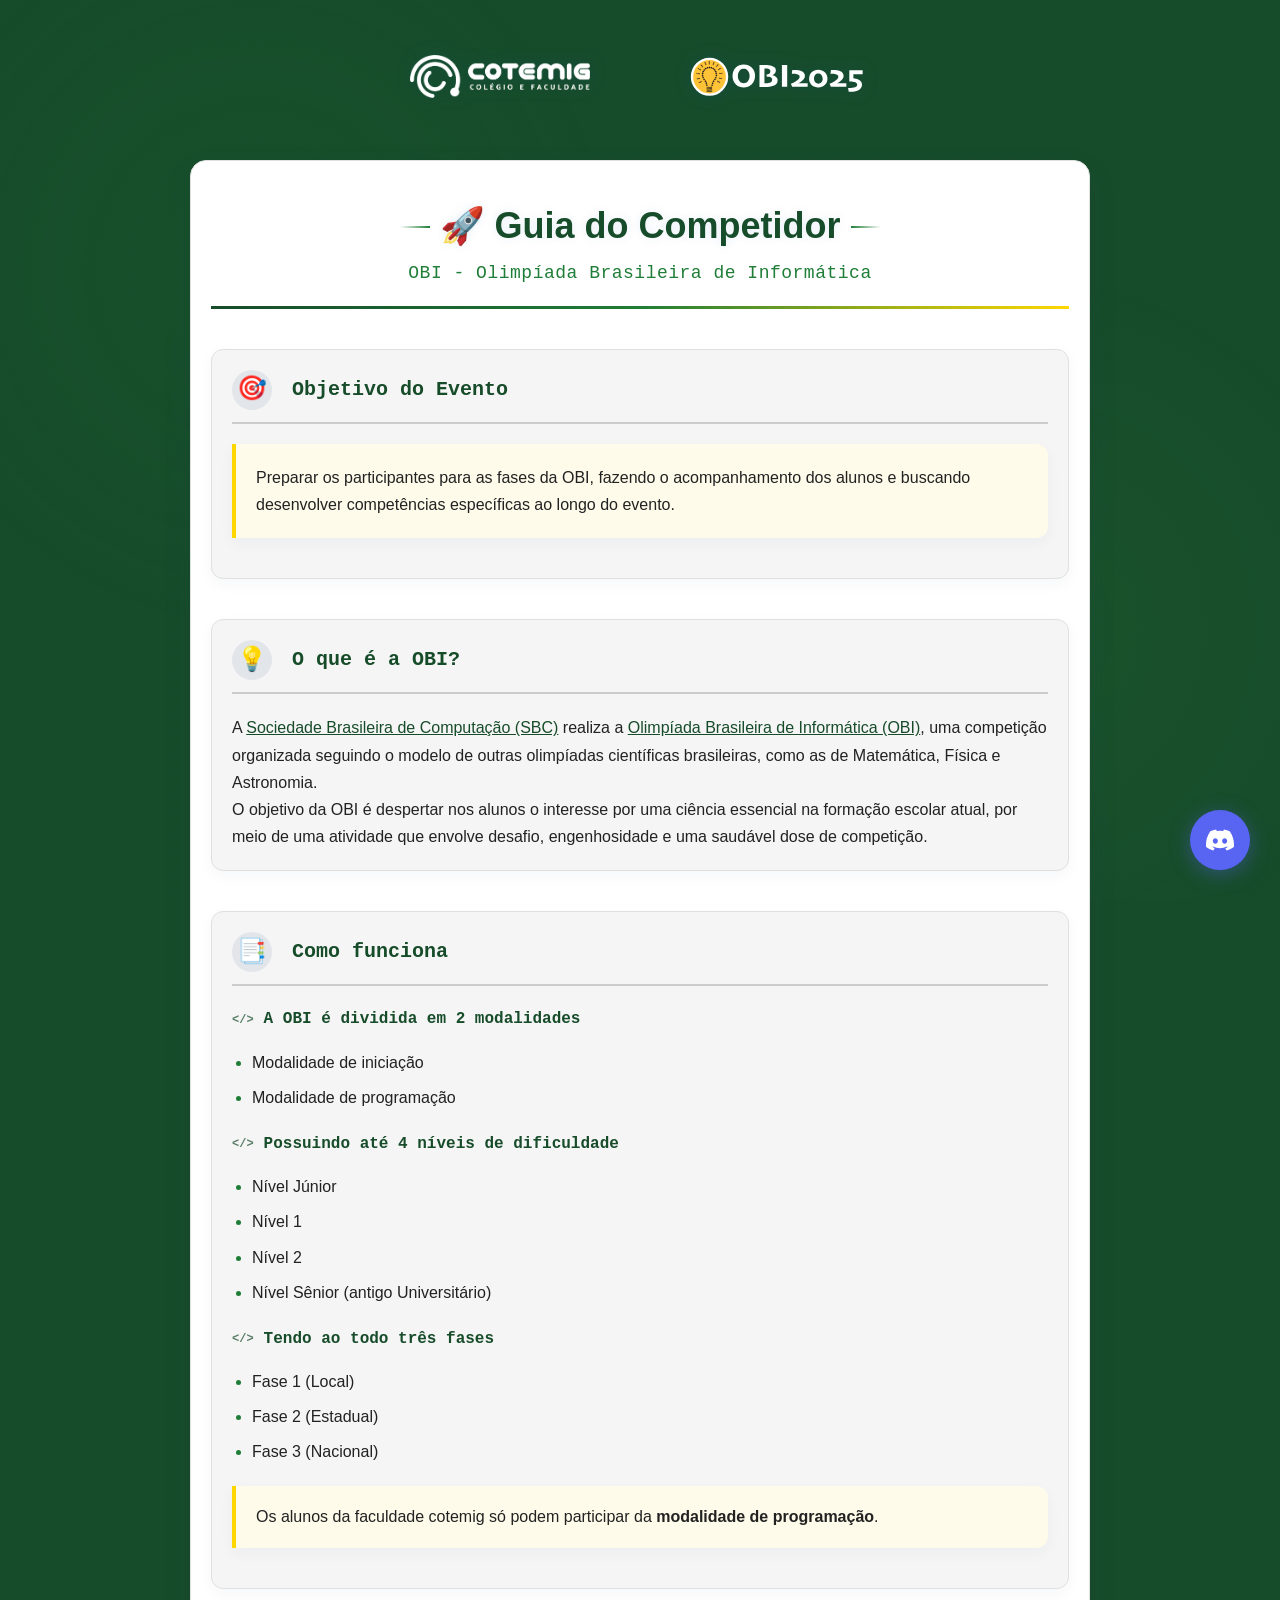
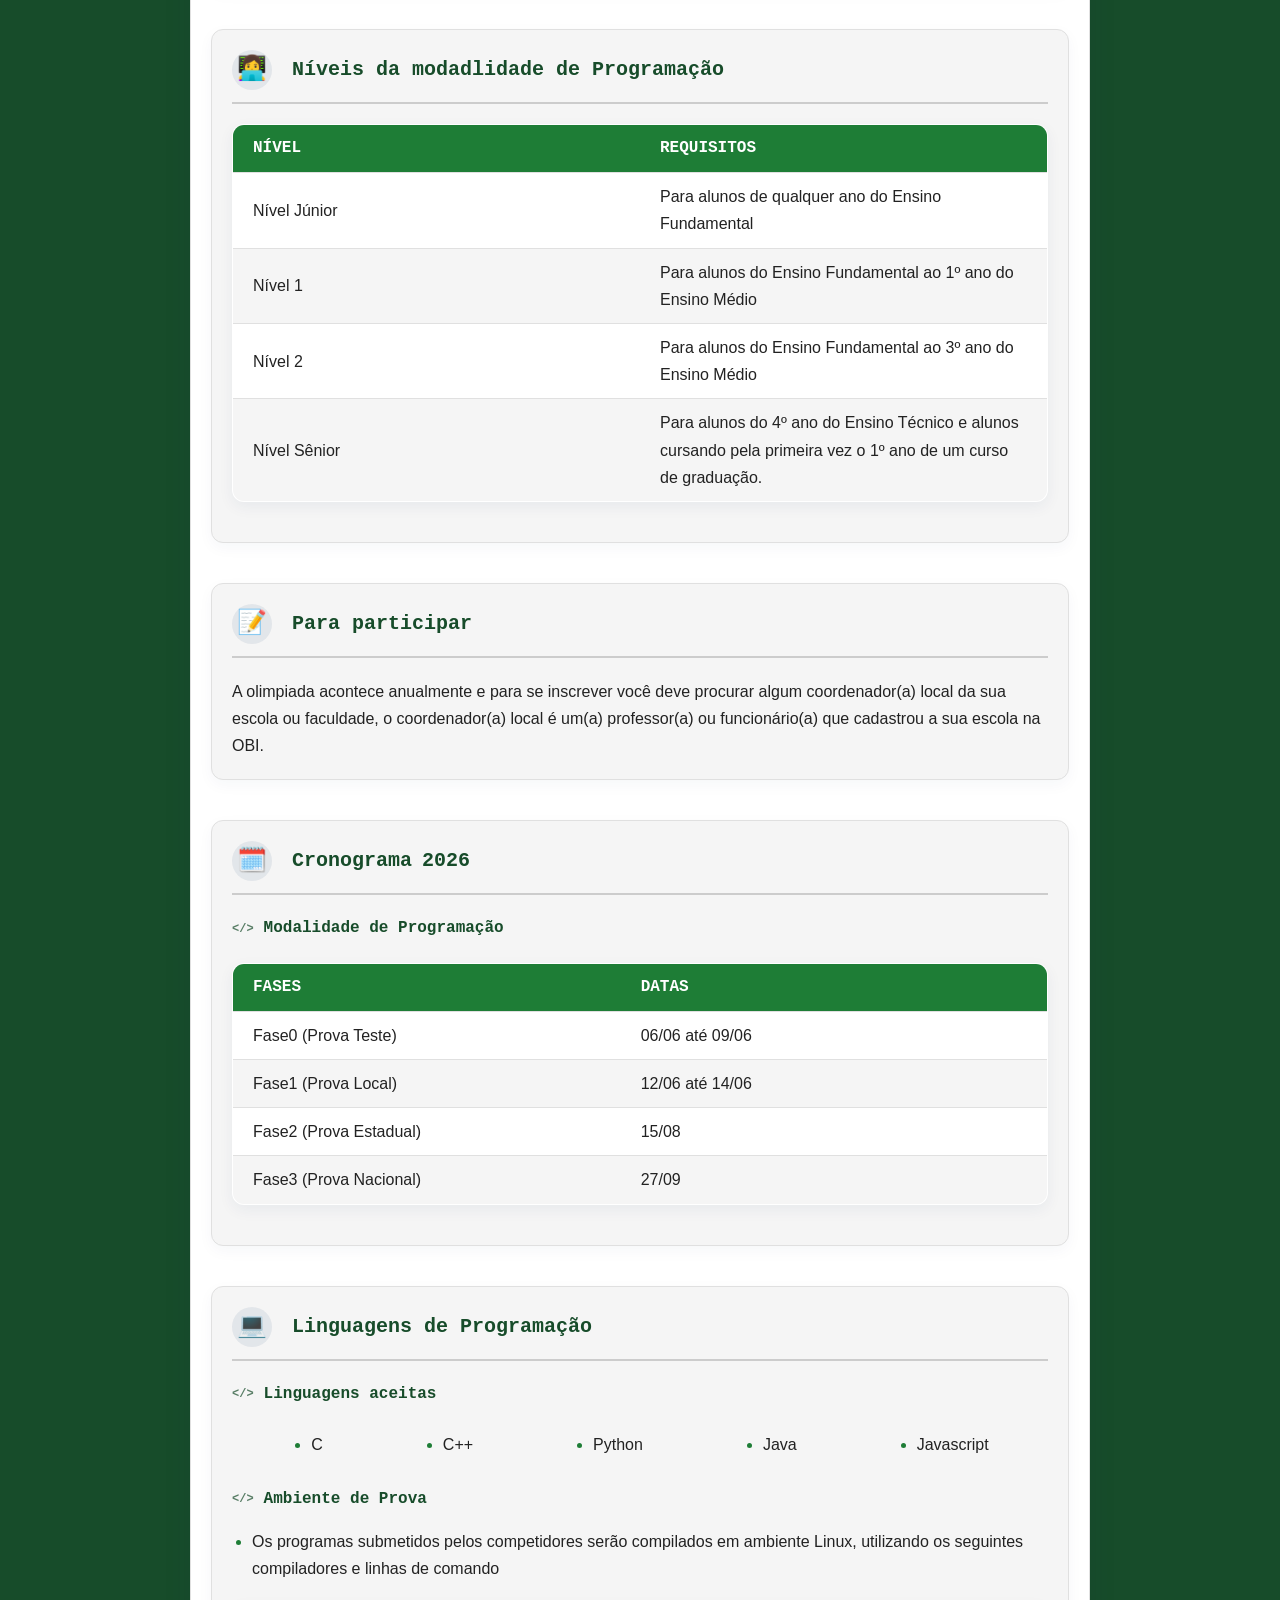
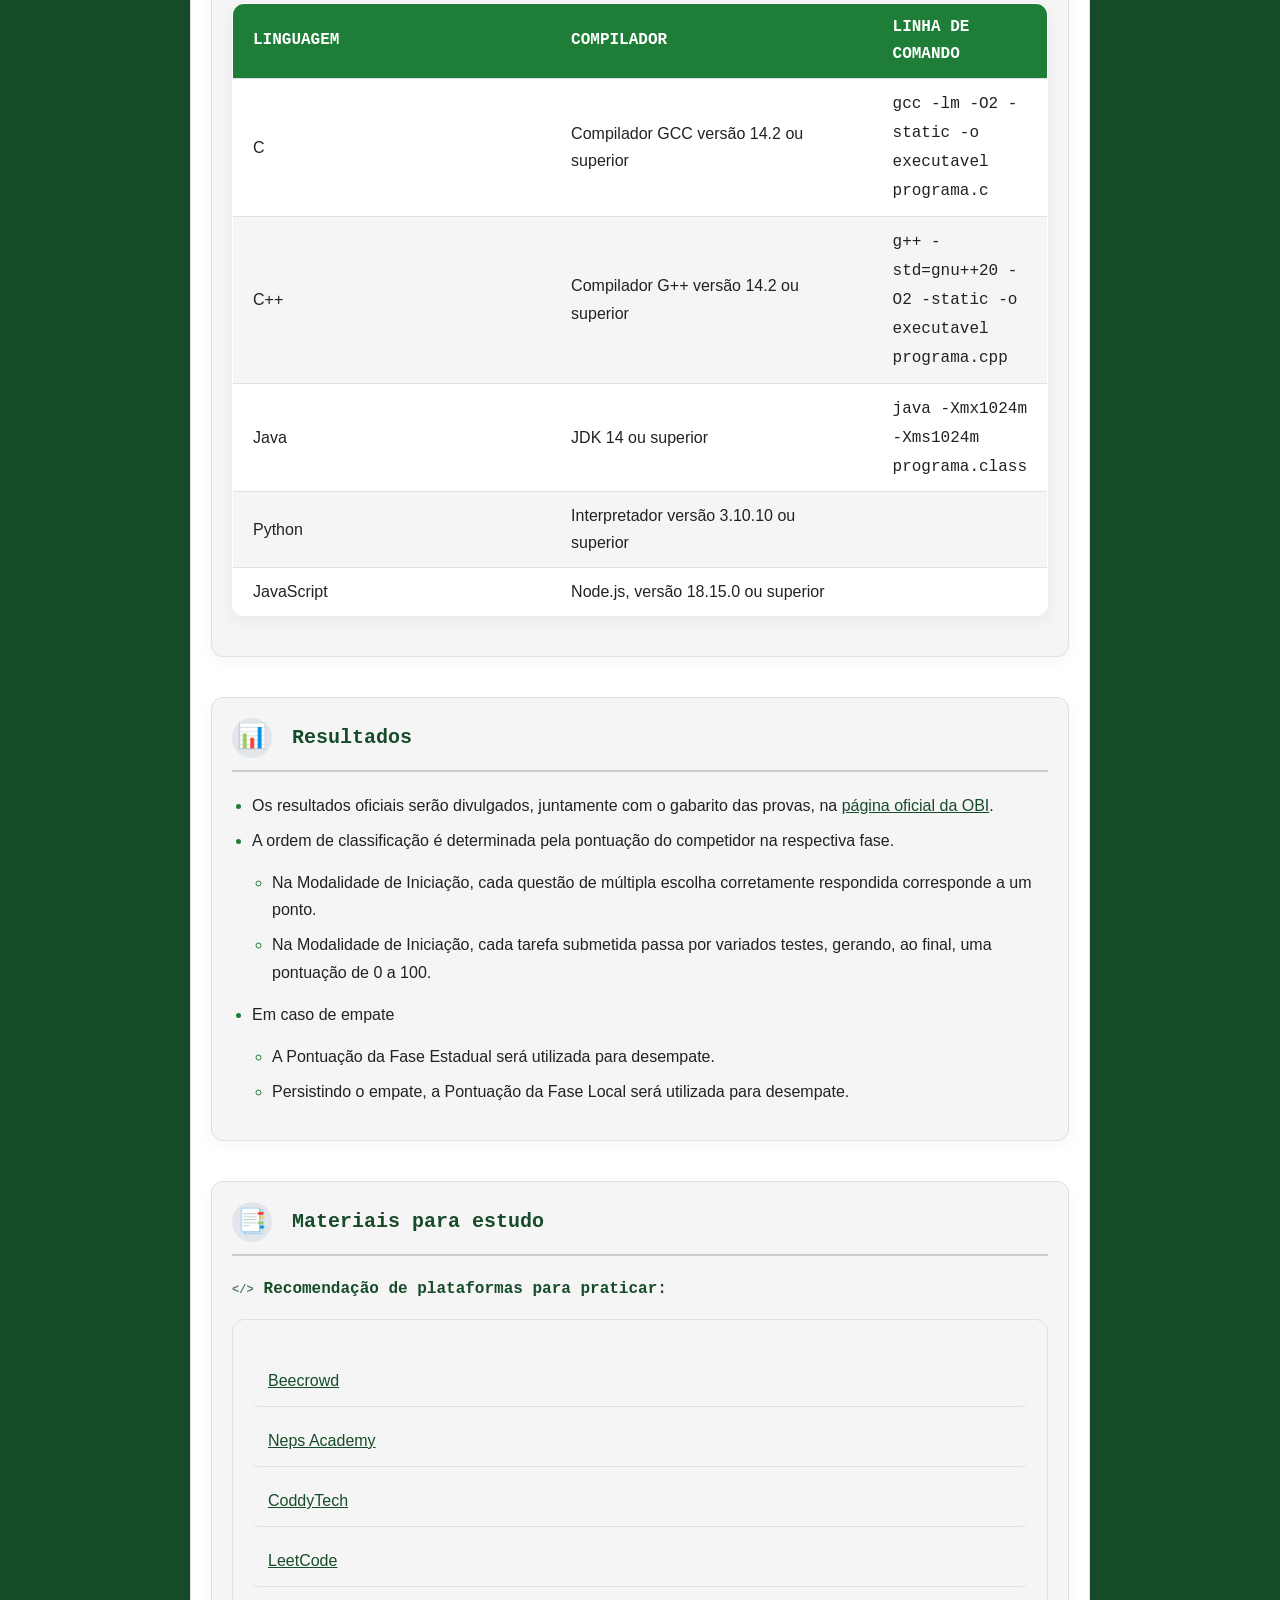
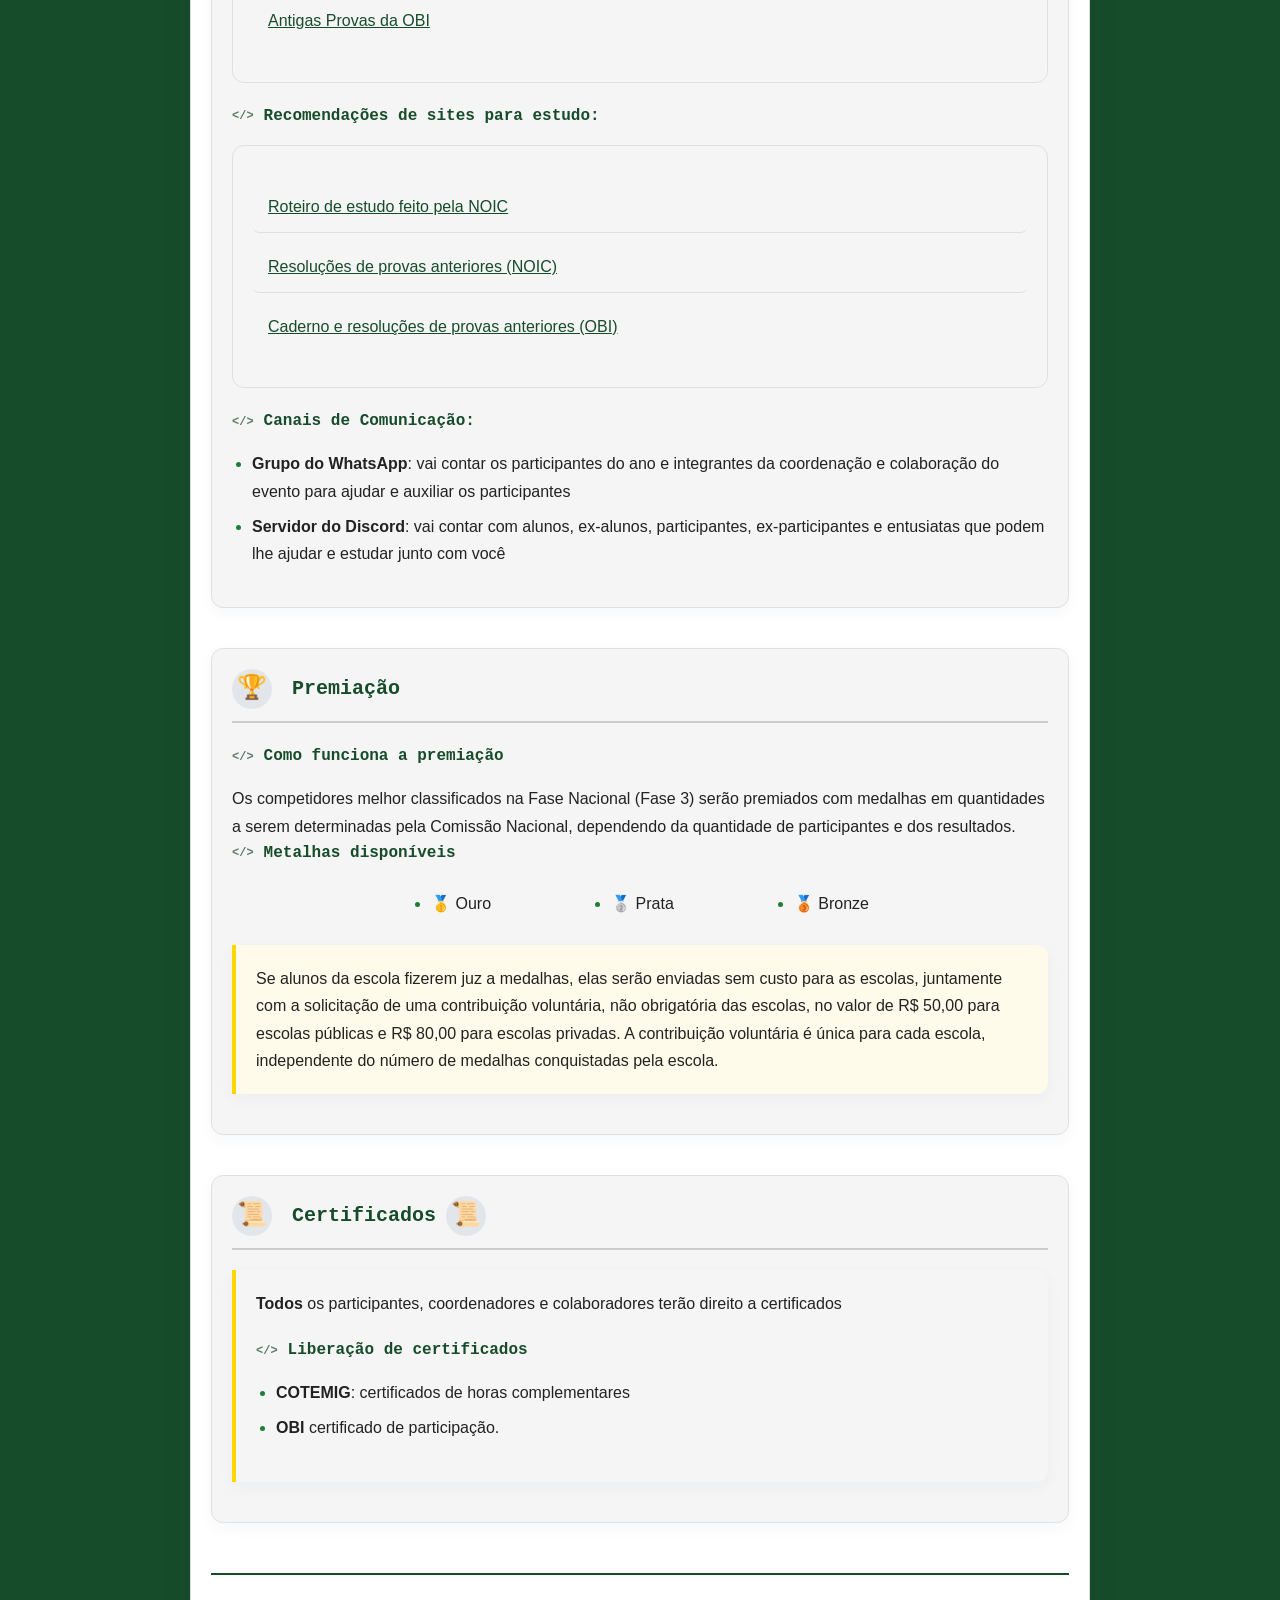
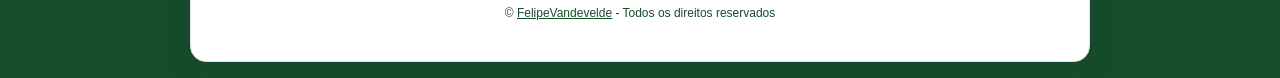
==== index.html @ 818611b3 "feat: arquivo script e data dinâmica" ====
<!DOCTYPE html>
<html lang="pt-BR">

<head>
  <meta http-equiv="Content-Type" content="text/html; charset=UTF-8">

  <meta name="viewport" content="width=device-width, initial-scale=1.0">
  <title>COTEMIG na OBI</title>
  <link rel="stylesheet" href="style.css">
  <script src="script.js" defer></script>
</head>

<body>
  <div class="container">
    <div class="logo-container">
      <a href="https://www.cotemig.com.br" target="_blank">
        <img src="./sources/cotemig-logo.png" alt="Cotemig Logo" class="logo">
      </a>
      <a href="https://www.cotemig.com.br" target="_blank">
        <img src="./sources/logo-obi2025.svg" alt="OBI Logo" class="logo">
      </a>
    </div>

    <div id="participant-page" class="page-content active">
      <div class="page">
        <div class="header">
          <h1>🚀 Guia do Competidor</h1>
          <div class="subtitle">OBI - Olimpíada Brasileira de Informática</div>
        </div>

        <div class="section">
          <h2 class="section-title">
            <span class="emoji">🎯</span>
            Objetivo do Evento
          </h2>
          <div class="content">
            <div class="highlight-box">
              Preparar os participantes para as fases da OBI, fazendo o acompanhamento dos alunos e buscando desenvolver competências específicas ao longo do evento.
            </div>
          </div>
        </div>

        <div class="section">
          <h2 class="section-title">
            <span class="emoji">💡</span>
            O que é a OBI?
          </h2>
          <div class="content">
            <div>
              A <a href="https://www.sbc.org.br">Sociedade Brasileira de Computação (SBC)</a> realiza a <a href="https://olimpiada.ic.unicamp.br">Olimpíada Brasileira de Informática (OBI)</a>, uma competição organizada seguindo o modelo de outras olimpíadas científicas brasileiras, como as de Matemática, Física e Astronomia.<br>
              O objetivo da OBI é despertar nos alunos o interesse por uma ciência essencial na formação escolar atual, por meio de uma atividade que envolve desafio, engenhosidade e uma saudável dose de competição.
            </div>
          </div>
        </div>

        <div class="section">
          <h2 class="section-title">
            <span class="emoji">📑</span>
            Como funciona
          </h2>
          <div class="content">
            <div class="subsection">
              <h3 class="subsection-title">A OBI é dividida em 2 modalidades</h3>
              <ul>
                <li>Modalidade de iniciação</li>
                <li>Modalidade de programação</li>
              </ul>
            </div>

            <div class="subsection">
              <h3 class="subsection-title">Possuindo até 4 níveis de dificuldade</h3>
              <ul>
                <li>Nível Júnior</li>
                <li>Nível 1</li>
                <li>Nível 2</li>
                <li>Nível Sênior (antigo Universitário)</li>
              </ul>
            </div>

            <div class="subsection">
              <h3 class="subsection-title">Tendo ao todo três fases</h3>
              <ul>
                <li>Fase 1 (Local)</li>
                <li>Fase 2 (Estadual)</li>
                <li>Fase 3 (Nacional)</li>
              </ul>
            </div>
          </div>
          <div class="warning-box">
            Os alunos da faculdade cotemig só podem participar da <b>modalidade de programação</b>.
          </div>
        </div>

        <div class="section">
          <h2 class="section-title">
            <span class="emoji">👩‍💻</span>
            Níveis da modadlidade de Programação
          </h2>
          <div class="content">
            <div class="subsection">
              <table class="requirements-table">
                <thead>
                  <tr>
                    <th>Nível</th>
                    <th>Requisitos</th>
                  </tr>
                </thead>
                <tbody>
                  <tr>
                    <td>Nível Júnior</td>
                    <td>Para alunos de qualquer ano do Ensino Fundamental</td>
                  </tr>
                  <tr>
                    <td>Nível 1</td>
                    <td>Para alunos do Ensino Fundamental ao 1º ano do Ensino Médio</td>
                  </tr>
                  <tr>
                    <td>Nível 2</td>
                    <td>Para alunos do Ensino Fundamental ao 3º ano do Ensino Médio</td>
                  </tr>
                  <tr>
                    <td>Nível Sênior</td>
                    <td>Para alunos do 4º ano do Ensino Técnico e alunos cursando pela primeira vez o 1º ano de um curso de graduação.</td>
                  </tr>
                </tbody>
              </table>
            </div>
          </div>
        </div>

        <div class="section">
          <h2 class="section-title">
            <span class="emoji">📝</span>
            Para participar
          </h2>
          <div class="content">
            <div>
              A olimpiada acontece anualmente e para se inscrever você deve procurar algum coordenador(a) local da sua escola ou faculdade, o coordenador(a) local é um(a) professor(a) ou funcionário(a) que cadastrou a sua escola na OBI.<br>
            </div>
          </div>
        </div>

        <div class="section">
          <h2 class="section-title">
            <span class="emoji">🗓️</span>
            Cronograma <span id="anoAtual"></span>
          </h2>
          <div class="content">
            <div class="subsection">
              <h3 class="subsection-title">Modalidade de Programação</h3>
              <table class="schedule-table">
                <thead>
                  <tr>
                    <th>Fases</th>
                    <th colspan="2">Datas</th>
                  </tr>
                </thead>
                <tbody>
                  <tr>
                    <td>Fase0 (Prova Teste)</td>
                    <td>06/06 até 09/06</td>
                    <td></td>
                  </tr>
                  <tr>
                    <td>Fase1 (Prova Local)</td>
                    <td>12/06 até 14/06</td>
                    <td></td>
                  </tr>
                  <tr>
                    <td>Fase2 (Prova Estadual)</td>
                    <td>15/08</td>
                    <td></td>
                  </tr>
                  <tr>
                    <td>Fase3 (Prova Nacional)</td>
                    <td>27/09</td>
                    <td></td>
                  </tr>
                </tbody>
              </table>
            </div>
          </div>
        </div>

        <div class="section">
          <h2 class="section-title">
            <span class="emoji">💻</span>
            Linguagens de Programação
          </h2>
          <div class="content">
            <div class="subsection">
              <h3 class="subsection-title">Linguagens aceitas</h3>
              <ul class="list-flex">
                <li>C</li>
                <li>C++</li>
                <li>Python</li>
                <li>Java</li>
                <li>Javascript</li>
              </ul>
            </div>
            <div class="subsection">
              <h3 class="subsection-title">Ambiente de Prova</h3>
              <ul>
                <li>Os programas submetidos pelos competidores serão compilados em ambiente Linux, utilizando os seguintes compiladores e linhas de comando</li>
              </ul>
              <table>
                <thead>
                  <tr>
                    <th>Linguagem</th>
                    <th>Compilador</th>
                    <th>Linha de comando</th>
                  </tr>
                </thead>
                <tbody>
                  <tr>
                    <td>C</td>
                    <td>Compilador GCC versão 14.2 ou superior</td>
                    <td><code>gcc -lm -O2 -static -o executavel programa.c<code></td>
                </tr>
                <tr>
                  <td>C++</td>
                  <td>Compilador G++ versão 14.2 ou superior</td>
                  <td><code>g++ -std=gnu++20 -O2 -static -o executavel programa.cpp</code></td>
                  </tr>
                  <tr>
                    <td>Java</td>
                    <td>JDK 14 ou superior</td>
                    <td><code>java -Xmx1024m -Xms1024m programa.class</code></td>
                  </tr>
                  <tr>
                    <td>Python</td>
                    <td>Interpretador versão 3.10.10 ou superior</td>
                    <td></td>
                  </tr>
                  <tr>
                    <td>JavaScript</td>
                    <td>Node.js, versão 18.15.0 ou superior</td>
                    <td></td>
                  </tr>
                </tbody>
              </table>
            </div>
          </div>
        </div>

        <div class="section">
          <h2 class="section-title">
            <span class="emoji">📊</span>
            Resultados
          </h2>
          <div class="content">
            <ul>
              <li>Os resultados oficiais serão divulgados, juntamente com o gabarito das provas, na <a href="">página oficial da OBI</a>.</li>
              <li>A ordem de classificação é determinada pela pontuação do competidor na respectiva fase.</li>
              <ul>
                <li>Na Modalidade de Iniciação, cada questão de múltipla escolha corretamente respondida corresponde a um ponto.</li>
                <li>Na Modalidade de Iniciação, cada tarefa submetida passa por variados testes, gerando, ao final, uma pontuação de 0 a 100.</li>
              </ul>
              <li>Em caso de empate</li>
              <ul>
                <li>A Pontuação da Fase Estadual será utilizada para desempate.</li>
                <li>Persistindo o empate, a Pontuação da Fase Local será utilizada para desempate.</li>
              </ul>
            </ul>
          </div>
        </div>

        <div class="section">
          <h2 class="section-title">
            <span class="emoji">📑</span>
            Materiais para estudo
          </h2>
          <div class="content">
            <div class="subsection">
              <h3 class="subsection-title">Recomendação de plataformas para praticar:</h3>
              <div class="resources-list">
                <ul>
                  <li><a href="https://judge.beecrowd.com/pt" target="_blank">Beecrowd</a></li>
                  <li><a href="https://neps.academy/br" target="_blank">Neps Academy</a></li>
                  <li><a href="https://coddy.tech/journeys" target="_blank">CoddyTech</a></li>
                  <li><a href="https://leetcode.com/problemset/" target="_blank">LeetCode</a></li>
                  <li><a href="https://olimpiada.ic.unicamp.br/pratique/pu/" target="_blank">Antigas Provas da OBI</a></li>
                </ul>
              </div>
            </div>

            <div class="subsection">
              <h3 class="subsection-title">Recomendações de sites para estudo:</h3>
              <div class="resources-list">
                <ul>
                  <li><a href="https://noic.com.br/materiais-informatica/roteiro-de-estudos/" target="_blank">Roteiro de estudo feito pela NOIC</a></li>
                  <li><a href="https://noic.com.br/materiais-informatica/comentario/" target="_blank">Resoluções de provas anteriores (NOIC)</a></li>
                  <li><a href="https://olimpiada.ic.unicamp.br/passadas/" target="_blank">Caderno e resoluções de provas anteriores (OBI)</a></li>
                </ul>
              </div>
            </div>

            <div class="subsection">
              <h3 class="subsection-title">Canais de Comunicação:</h3>
              <ul>
                <li><strong>Grupo do WhatsApp</strong>: vai contar os participantes do ano e integrantes da coordenação e colaboração do evento para ajudar e auxiliar os participantes</li>
                <li><strong>Servidor do Discord</strong>: vai contar com alunos, ex-alunos, participantes, ex-participantes e entusiatas que podem lhe ajudar e estudar junto com você</li>
              </ul>
            </div>
          </div>
        </div>
        
        <div class="section">
          <h2 class="section-title">
            <span class="emoji">🏆</span>
            Premiação
          </h2>
          <div class="content">
            <div class="subsection">
              <h3 class="subsection-title">Como funciona a premiação</h3>
              Os competidores melhor classificados na Fase Nacional (Fase 3) serão premiados com medalhas em quantidades a serem determinadas pela Comissão Nacional, dependendo da quantidade de participantes e dos resultados.
              <h3 class="subsection-title">Metalhas disponíveis</h3>
              <div>
                <ul class="list-flex">
                  <li>🥇 Ouro</li>
                  <li>🥈 Prata</li>
                  <li>🥉 Bronze</li>
                </ul>
              </div>
            </div>

            <div class="subsection">
              <div class="warning-box">
                Se alunos da escola fizerem juz a medalhas, elas serão enviadas sem custo para as escolas, juntamente com a solicitação de uma contribuição voluntária, não obrigatória das escolas, no valor de R$ 50,00 para escolas públicas e R$ 80,00 para escolas privadas. A contribuição voluntária é única para cada escola, independente do número de medalhas conquistadas pela escola.
              </div>
            </div>
          </div>
        </div>

        <div class="section">
          <h2 class="section-title">
            <span class="emoji">📜</span>
            Certificados
            <span class="emoji">📜</span>
          </h2>
          <div class="content">
            <div class="success-box">
              <b>Todos</b> os participantes, coordenadores e colaboradores terão direito a certificados
              <div class="subsection">
                <h3 class="subsection-title">Liberação de certificados</h3>
                <div>
                  <ul>
                    <li><b>COTEMIG</b>: certificados de horas complementares</li>
                    <li><b>OBI</b> certificado de participação.</li>
                  </ul>
                </div>
              </div>
            </div>
          </div>
        </div>

        <div class="footer">
          <a href="https://www.linkedin.com/in/felipe-vandevelde/">© <span id="anoAtual"></span> <u>FelipeVandevelde</u> - Todos os direitos reservados</a>
        </div>
      </div>
    </div>
  </div>

  <a href="https://discord.gg/RNStZCxKVA" target="_blank" class="discord-float">
    <div class="discord-tooltip">Junte-se ao Discord</div>
    <svg xmlns="http://www.w3.org/2000/svg" viewBox="0 0 127.14 96.36">
      <path d="M107.7,8.07A105.15,105.15,0,0,0,81.47,0a72.06,72.06,0,0,0-3.36,6.83A97.68,97.68,0,0,0,49,6.83,72.37,72.37,0,0,0,45.64,0,105.89,105.89,0,0,0,19.39,8.09C2.79,32.65-1.71,56.6.54,80.21h0A105.73,105.73,0,0,0,32.71,96.36,77.7,77.7,0,0,0,39.6,85.25a68.42,68.42,0,0,1-10.85-5.18c.91-.66,1.8-1.34,2.66-2a75.57,75.57,0,0,0,64.32,0c.87.71,1.76,1.39,2.66,2a68.68,68.68,0,0,1-10.87,5.19,77,77,0,0,0,6.89,11.1A105.25,105.25,0,0,0,126.6,80.22h0C129.24,52.84,122.09,29.11,107.7,8.07ZM42.45,65.69C36.18,65.69,31,60,31,53s5-12.74,11.43-12.74S54,46,53.89,53,48.84,65.69,42.45,65.69Zm42.24,0C78.41,65.69,73.25,60,73.25,53s5-12.74,11.44-12.74S96.23,46,96.12,53,91.08,65.69,84.69,65.69Z"></path>
    </svg>
  </a>
</body>

</html>
---- style.css ----
:root {
  --primary: #174c2a;
  --secondary: #1e7d36;
  --accent: #FFD700;
  --white: #fff;
  --black: #222;
  --gray-light: #F5F5F5;

  /* Shadows */
  --shadow: 0 10px 30px rgba(0, 51, 102, 0.08);
  --shadow-light: 0 5px 15px rgba(0, 51, 102, 0.04);
  --shadow-table: 0 5px 15px rgba(0, 51, 102, 0.06);
  --shadow-logo: 0 8px 32px rgba(0, 51, 102, 0.10);
  --shadow-discord: 0 4px 20px rgba(88, 101, 242, 0.4);
  --shadow-discord-hover: 0 8px 25px rgba(88, 101, 242, 0.6);

  /* Borders */
  --border: 1px solid #e0e0e0;
  --border-accent: 1px solid #FFD70044;
  --border-table: var(--border);
  --border-prize: 1px solid rgba(255, 255, 255, 0.1);

  /* Backgrounds */
  --background-body: #174c2a;
  --background-section: var(--gray-light);
  --background-highlight: #FFFBEA;
  --background-warning: var(--background-highlight);
  --background-success: var(--gray-light);
  --background-table-even: var(--gray-light);
  --background-table-hover: #FFD70022;
  --background-prize-gradient: linear-gradient(135deg, #1e7d36 0%, #4caf50 100%);
  --background-discord-tooltip: rgba(0, 51, 102, 0.95);
  --background-logo: rgba(0, 51, 102, 0.08);
  --background-emoji: var(--background-logo);
  --background-footer: var(--white);
  --background-code: var(--primary);

  /* Colors */
  --text: var(--black);
  --color-code: var(--accent);
  --color-link: var(--primary);
  --color-link-hover: var(--secondary);
  --color-footer: #174c2a;
  --color-table-header: var(--white);
  --color-table-text: var(--black);
  --color-success-border: var(--accent);
  --color-warning-border: var(--accent);
  --color-highlight-border: var(--accent);
  --color-prize-header: var(--white);
  --color-prize-text: var(--white);
  --color-discord-tooltip: var(--accent);
  --color-discord-icon: var(--white);
  --color-section-title: var(--primary);
  --color-subsection-title: var(--primary);
  --color-marker: var(--accent);

  /* Shadows (for color) */
  --color-shadow-logo: rgba(0, 85, 164, 0.18);
  --color-shadow-section: rgba(0, 51, 102, 0.04);
  --color-shadow-table: rgba(0, 51, 102, 0.06);
  --color-shadow-code: #FFD70044;
  --color-shadow-footer: var(--secondary);

  /* Gradients */
  --tech-gradient: linear-gradient(135deg, var(--primary) 0%, var(--secondary) 100%);
  --discord: #5865F2;
}

@import url('https://fonts.googleapis.com/css2?family=Inter:wght@300;400;500;600;700&family=JetBrains+Mono:wght@400;500&display=swap');

::-webkit-scrollbar {
  width: 8px;
}

::-webkit-scrollbar-track {
  background: var(--primary);
}

::-webkit-scrollbar-thumb {
  background: var(--accent);
  border-radius: 10px;
}

* {
  margin: 0;
  padding: 0;
  box-sizing: border-box;
}

body {
  font-family: 'Inter', sans-serif;
  line-height: 1.4;
  color: var(--text);
  background: var(--background-body);
  font-size: 1rem;
  position: relative;
  overflow-x: hidden;
}

body::before {
  content: "";
  position: fixed;
  top: 0;
  left: 0;
  width: 100%;
  height: 100%;
  background:
    radial-gradient(circle at 20% 30%, rgba(30, 125, 54, 0.10) 0%, transparent 30%),
    radial-gradient(circle at 80% 70%, rgba(76, 175, 80, 0.07) 0%, transparent 30%);
  z-index: -1;
}

body::after {
  content: "";
  position: fixed;
  top: 0;
  left: 0;
  width: 100%;
  height: 100%;
  background-image: url("data:image/svg+xml,%3Csvg width='20' height='20' viewBox='0 0 20 20' xmlns='http://www.w3.org/2000/svg'%3E%3Cg fill='%230055A4' fill-opacity='0.04' fill-rule='evenodd'%3E%3Ccircle cx='3' cy='3' r='1'/%3E%3Ccircle cx='13' cy='13' r='1'/%3E%3C/g%3E%3C/svg%3E");
  z-index: -1;
}

.page {
  min-height: 100vh;
  padding: 40px 20px;
  background: var(--white);
  box-shadow: var(--shadow);
  margin-bottom: 40px;
  border-radius: 16px;
  backdrop-filter: blur(5px);
  border: var(--border);
}

.container {
  max-width: 900px;
  margin: 0 auto;
}

.logo-container {
  text-align: center;
  margin: 30px 0;
  padding: 25px;
  display: flex;
  justify-content: center;
  align-items: center;
  gap: 100px;
  flex-wrap: wrap;
  position: relative;
  overflow: hidden;
}

.logo {
  max-width: 180px;
  width: 100%;
  height: auto;
  transition: transform 0.3s ease, filter 0.3s ease;
  position: relative;
  z-index: 1;
  filter: drop-shadow(0 0 8px var(--color-shadow-logo));
}

.logo:hover {
  transform: scale(1.05);
  filter: drop-shadow(0 0 12px var(--accent));
}

@media (max-width: 600px) {
  .logo-container {
    gap: 50px;
    padding: 15px;
  }

  .logo {
    max-width: 150px;
  }
}

.page-content {
  display: none;
}

.page-content.active {
  display: block;
}

.header {
  text-align: center;
  margin-bottom: 40px;
  padding-bottom: 20px;
  border-bottom: 3px solid var(--accent);
  position: relative;
}

.header::after {
  content: "";
  position: absolute;
  bottom: -3px;
  left: 0;
  width: 100%;
  height: 3px;
  background: linear-gradient(90deg, var(--primary), var(--secondary), var(--accent), var(--secondary), var(--primary));
  background-size: 200% 100%;
  animation: gradientMoveX 4s linear infinite alternate;
}

@keyframes gradientMoveX {
  0% {
    background-position-x: 0%;
  }

  100% {
    background-position-x: 100%;
  }
}

.header h1 {
  font-size: 36px;
  font-weight: 700;
  color: var(--primary);
  margin-bottom: 10px;
  text-shadow: 0 0 10px rgba(0, 85, 164, 0.10);
  position: relative;
  display: inline-block;
}

.header h1::before,
.header h1::after {
  content: "";
  position: absolute;
  top: 50%;
  width: 30px;
  height: 2px;
}

.header h1::before {
  left: -40px;
  background: linear-gradient(90deg, transparent, var(--secondary));
}

.header h1::after {
  right: -40px;
  background: linear-gradient(90deg, var(--secondary), transparent);
}

.header .subtitle {
  font-size: 18px;
  color: #1e7d36;
  font-weight: 400;
  font-family: 'JetBrains Mono', monospace;
  letter-spacing: 0.5px;
}

.section {
  margin-bottom: 40px;
  page-break-inside: avoid;
  position: relative;
  padding: 20px;
  border-radius: 12px;
  background: var(--background-section);
  border: var(--border);
  box-shadow: var(--shadow-light);
  transition: transform 0.3s ease, box-shadow 0.3s ease;
}

.section:hover {
  transform: translateY(-5px);
  box-shadow: 0 8px 25px var(--color-shadow-section);
}

.section-title {
  font-size: 20px;
  font-weight: 600;
  color: var(--color-section-title);
  margin-bottom: 20px;
  display: flex;
  align-items: center;
  gap: 10px;
  padding-bottom: 12px;
  border-bottom: 2px solid #ccc;
  position: relative;
  font-family: 'JetBrains Mono', monospace;
}

.emoji {
  font-size: 24px;
  display: inline-flex;
  align-items: center;
  justify-content: center;
  width: 40px;
  height: 40px;
  background: var(--background-emoji);
  border-radius: 50%;
  margin-right: 10px;
}

.content {
  color: var(--dark);
  line-height: 1.7;
}

a {
  color: var(--color-link);
  font-weight: 500;
  transition: color 0.3s ease;
}

table {
  
  width: 100%;
  border-collapse: collapse;
  margin: 20px 0;
  background: var(--white);
  border-radius: 12px;
  overflow: hidden;
  box-shadow: var(--shadow-table);
  border: var(--border-table);
}

th,
td {
  padding: 10px 20px;
  text-align: left;
  border-bottom: var(--border-table);
}

th {
  background: #1e7d36;
  font-weight: 600;
  color: var(--color-table-header);
  font-size: 1rem;
  text-transform: uppercase;
  font-family: 'JetBrains Mono', monospace;
}

table:not(.prize-table) th {
  background: #1e7d36;
  background-image: none;
}

td {
  font-size: 1rem;
  color: var (--color-table-text);
}

tr:last-child td {
  border-bottom: none;
}

tr:nth-child(even) {
  background: var(--background-table-even);
}

tr {
  transition: background 0.3s ease;
}

tr:hover {
  background: var(--background-table-hover);
}

.subsection {
  margin: 20px 0;
}

.subsection-title {
  font-size: 16px;
  font-weight: 600;
  color: var(--color-subsection-title);
  margin-bottom: 15px;
  font-family: 'JetBrains Mono', monospace;
  display: flex;
  align-items: center;
}

.subsection-title::before {
  content: "</>";
  font-size: 12px;
  color: var(--primary);
  margin-right: 10px;
  opacity: 0.7;
}

ul,
ol {
  padding-left: 20px;
  margin: 15px 0;
}

li {
  margin: 8px 0;
  color: #222;
  position: relative;
}

ul li::marker {
  color: var(--secondary);
}

.highlight-box {
  background: var(--background-highlight);
  border-left: 4px solid var(--color-highlight-border);
  padding: 20px;
  margin: 20px 0;
  border-radius: 0 12px 12px 0;
  box-shadow: var(--shadow-light);
  position: relative;
  overflow: hidden;
}

.warning-box {
  background: var(--background-warning);
  border-left: 4px solid var(--color-warning-border);
  padding: 20px;
  margin: 20px 0;
  border-radius: 0 12px 12px 0;
  box-shadow: var(--shadow-light);
  position: relative;
  overflow: hidden;
}

.success-box {
  background: var(--background-success);
  border-left: 4px solid var(--color-success-border);
  padding: 20px;
  margin: 20px 0;
  border-radius: 0 12px 12px 0;
  box-shadow: var(--shadow-light);
}

.resources-list {
  background: var(--background-success);
  padding: 20px;
  border-radius: 12px;
  margin: 15px 0;
  border: var(--border);
}

.resources-list ul {
  list-style: none;
  padding: 0;
}

.resources-list li {
  padding: 12px 15px;
  border-bottom: var(--border);
  transition: all 0.3s ease;
  border-radius: 6px;
}

.resources-list li:last-child {
  border-bottom: none;
}

.resources-list li:hover {
  background: var(--background-table-hover);
  transform: translateX(5px);
}

.resources-list a {
  color: var(--color-link);
  font-weight: 500;
  display: block;
  transition: all 0.3s ease;
}

.resources-list a:hover {
  color: var(--color-link-hover);
}

.resources-list a::after {
  content: "→";
  margin-left: 5px;
  opacity: 0;
  transition: all 0.3s ease;
}

.resources-list a:hover::after {
  opacity: 1;
  margin-left: 10px;
}

.requirements-table th:nth-child(1),
.requirements-table td:nth-child(1) {
  width: 180px;
  min-width: 180px;
  max-width: 220px;
}

.schedule-table th,
.schedule-table td {
  width: 50%;
}

.prize-table {
  background: var(--background-prize-gradient);
  color: var(--color-prize-text);
  border: none;
  box-shadow: 0 10px 30px rgba(30, 125, 54, 0.10);
}

.prize-table th {
  background: rgba(0, 0, 0, 0.2);
  color: var(--color-prize-header);
  border-bottom: var(--border-prize);
}

.prize-table td {
  color: var(--color-prize-text);
  border-bottom: var(--border-prize);
}

.prize-table tr:nth-child(even) {
  background: rgba(30, 125, 54, 0.18);
}

.prize-table tr:hover {
  background: rgba(145, 211, 41, 0.10);
}

.code-block {
  background: var(--background-code);
  color: var(--color-code);
  padding: 20px;
  border-radius: 12px;
  font-family: 'JetBrains Mono', monospace;
  margin: 15px 0;
  font-size: 12px;
  line-height: 1.5;
  overflow-x: auto;
  border: var(--color-shadow-code);
  position: relative;
}

.code-block::before {
  content: "<code>";
  position: absolute;
  top: 0;
  right: 15px;
  font-size: 12px;
  color: #FFD70099;
  padding: 5px;
}

.code-inline {
  background: var(--background-highlight);
  padding: 2px 6px;
  border-radius: 4px;
  font-family: 'JetBrains Mono', monospace;
  font-size: 13px;
  color: var(--primary);
  border: var(--color-shadow-code);
}

.footer {
  margin-top: 50px;
  padding-top: 30px;
  border-top: 2px solid var(--primary);
  text-align: center;
  color: var(--color-footer);
  font-size: 12px;
  position: relative;
  background: var(--background-footer);
}

.footer a {
  color: inherit;
  text-decoration: none;
  font-weight: inherit;
  font-style: inherit;
  background: none;
  border: none;
  padding: 0;
  margin: 0;
}

@media print {
  .nav-tabs {
    display: none;
  }

  .page-content {
    display: block !important;
  }

  .page {
    page-break-after: always;
    margin-bottom: 0;
    box-shadow: none;
  }

  .page:last-child {
    page-break-after: auto;
  }
}

.discord-float {
  position: fixed;
  bottom: 30px;
  right: 30px;
  width: 60px;
  height: 60px;
  border-radius: 50%;
  background: var(--discord);
  display: flex;
  justify-content: center;
  align-items: center;
  box-shadow: var(--shadow-discord);
  cursor: pointer;
  z-index: 1000;
  transition: all 0.3s ease;
  overflow: hidden;
}

.discord-float:hover {
  transform: translateY(-5px);
  box-shadow: var(--shadow-discord-hover);
}

.discord-float svg {
  width: 28px;
  height: 28px;
  transition: transform 0.3s ease;
  fill: var(--color-discord-icon);
}

.discord-float:hover svg {
  transform: scale(1.1);
}

.discord-float::before {
  content: "";
  position: absolute;
  top: 0;
  left: 0;
  width: 100%;
  height: 100%;
  background: radial-gradient(circle at center, rgba(255, 255, 255, 0.2) 0%, transparent 70%);
  opacity: 0;
  transition: opacity 0.3s ease;
}

.discord-float:hover::before {
  opacity: 1;
}

.discord-tooltip {
  position: absolute;
  bottom: 70px;
  right: 0;
  background: var(--background-discord-tooltip);
  color: var(--color-discord-tooltip);
  padding: 8px 15px;
  border-radius: 8px;
  font-size: 14px;
  white-space: nowrap;
  opacity: 0;
  transform: translateY(10px);
  transition: all 0.3s ease;
  pointer-events: none;
  box-shadow: 0 4px 15px var(--primary)1A;
  border: var(--color-shadow-code);
}

.discord-float:hover .discord-tooltip {
  opacity: 1;
  transform: translateY(0);
}

.list-flex {
  display: flex;
  flex-wrap: wrap;
  justify-content: center;
  gap: 120px;
  margin: 15px 0;
}

table th,
table td {
  width: 50%;
}

@media (max-width: 900px) {
  .container {
    max-width: 100%;
    padding: 0 8px;
  }
  .page {
    padding: 20px 5px;
    margin-bottom: 20px;
    max-width: 98vw;
    margin-left: auto;
    margin-right: auto;
  }
  .logo-container {
    gap: 30px;
    padding: 10px;
  }
}

@media (max-width: 600px) {

  .discord-float {
    bottom: 20px;
    right: 20px;
    width: 50px;
    height: 50px;
  }

  .container {
    padding: 0 2px;
  }
  .page {
    padding: 10px 20px;
    border-radius: 8px;
    max-width: 98vw;
    margin-left: 1vw;
    margin-right: 1vw;
    background: var(--white);
  }
  .section {
    padding: 10px 10px;
    border-radius: 8px;
  }
  .section-title {
    font-size: 1.25rem;
    padding-bottom: 6px;
  }
  .emoji {
    font-size: 18px;
    width: 28px;
    height: 28px;
    margin-right: 5px;
  }
  .header h1 {
    font-size: 22px;
  }
  .header .subtitle {
    font-size: 13px;
  }
  .footer {
    font-size: 10px;
    padding-top: 15px;
    margin-top: 20px;
  }
  .resources-list {
    padding: 10px;
  }
  .highlight-box, .warning-box, .success-box {
    padding: 10px;
    border-radius: 0 8px 8px 0;
  }
  .subsection-title {
    font-size: 1rem;
    margin-bottom: 1rem;
  }
  ul, ol {
    padding-left: 14px;
    margin: 8px 0;
  }
  li {
    margin: 4px 0;
  }

  .list-flex {
    gap: 0px;
    justify-content: space-between;
  }
}

@media (max-width: 700px) {
  table {
    display: block;
    overflow-x: auto;
    -webkit-overflow-scrolling: touch;
    border-radius: 8px;
  }

  thead, tbody, th, td, tr {
    display: revert;
  }
  th, td {
    font-size: 12px;
    padding: 8px 6px;
  }
}
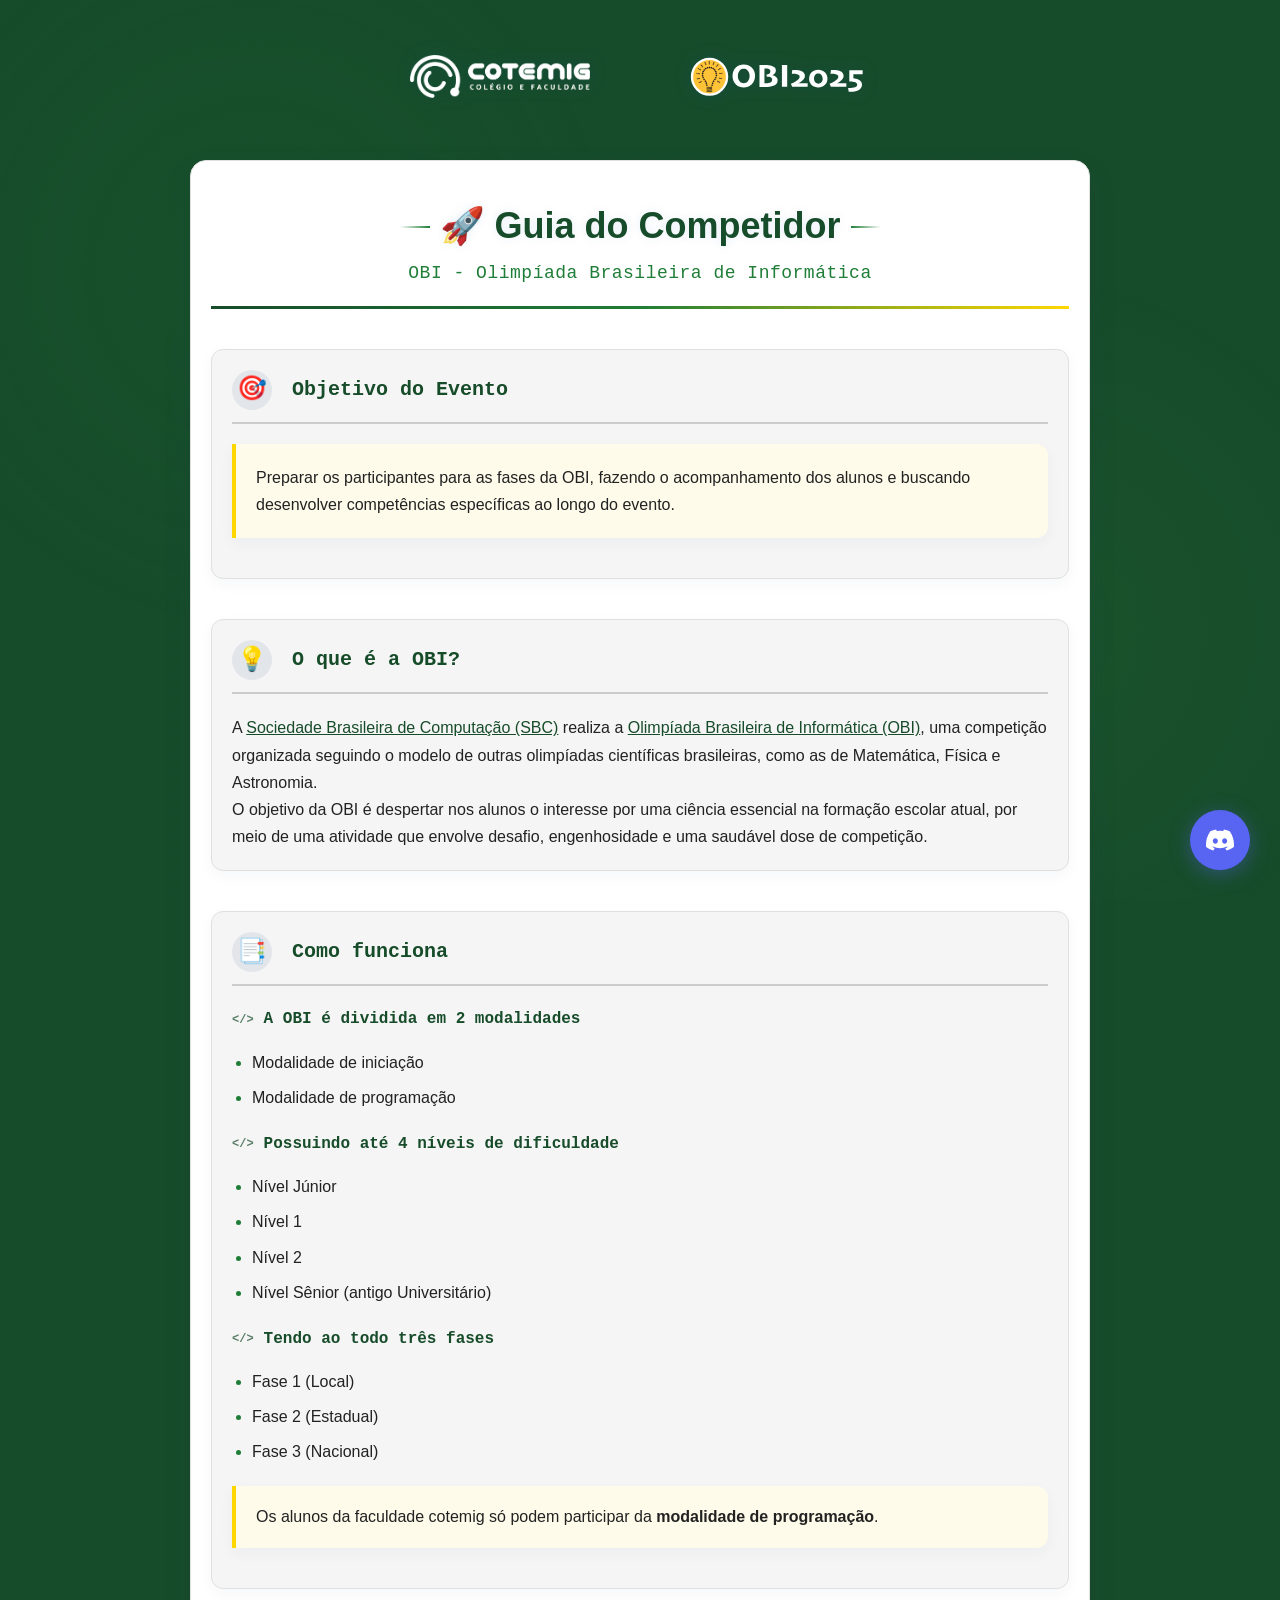
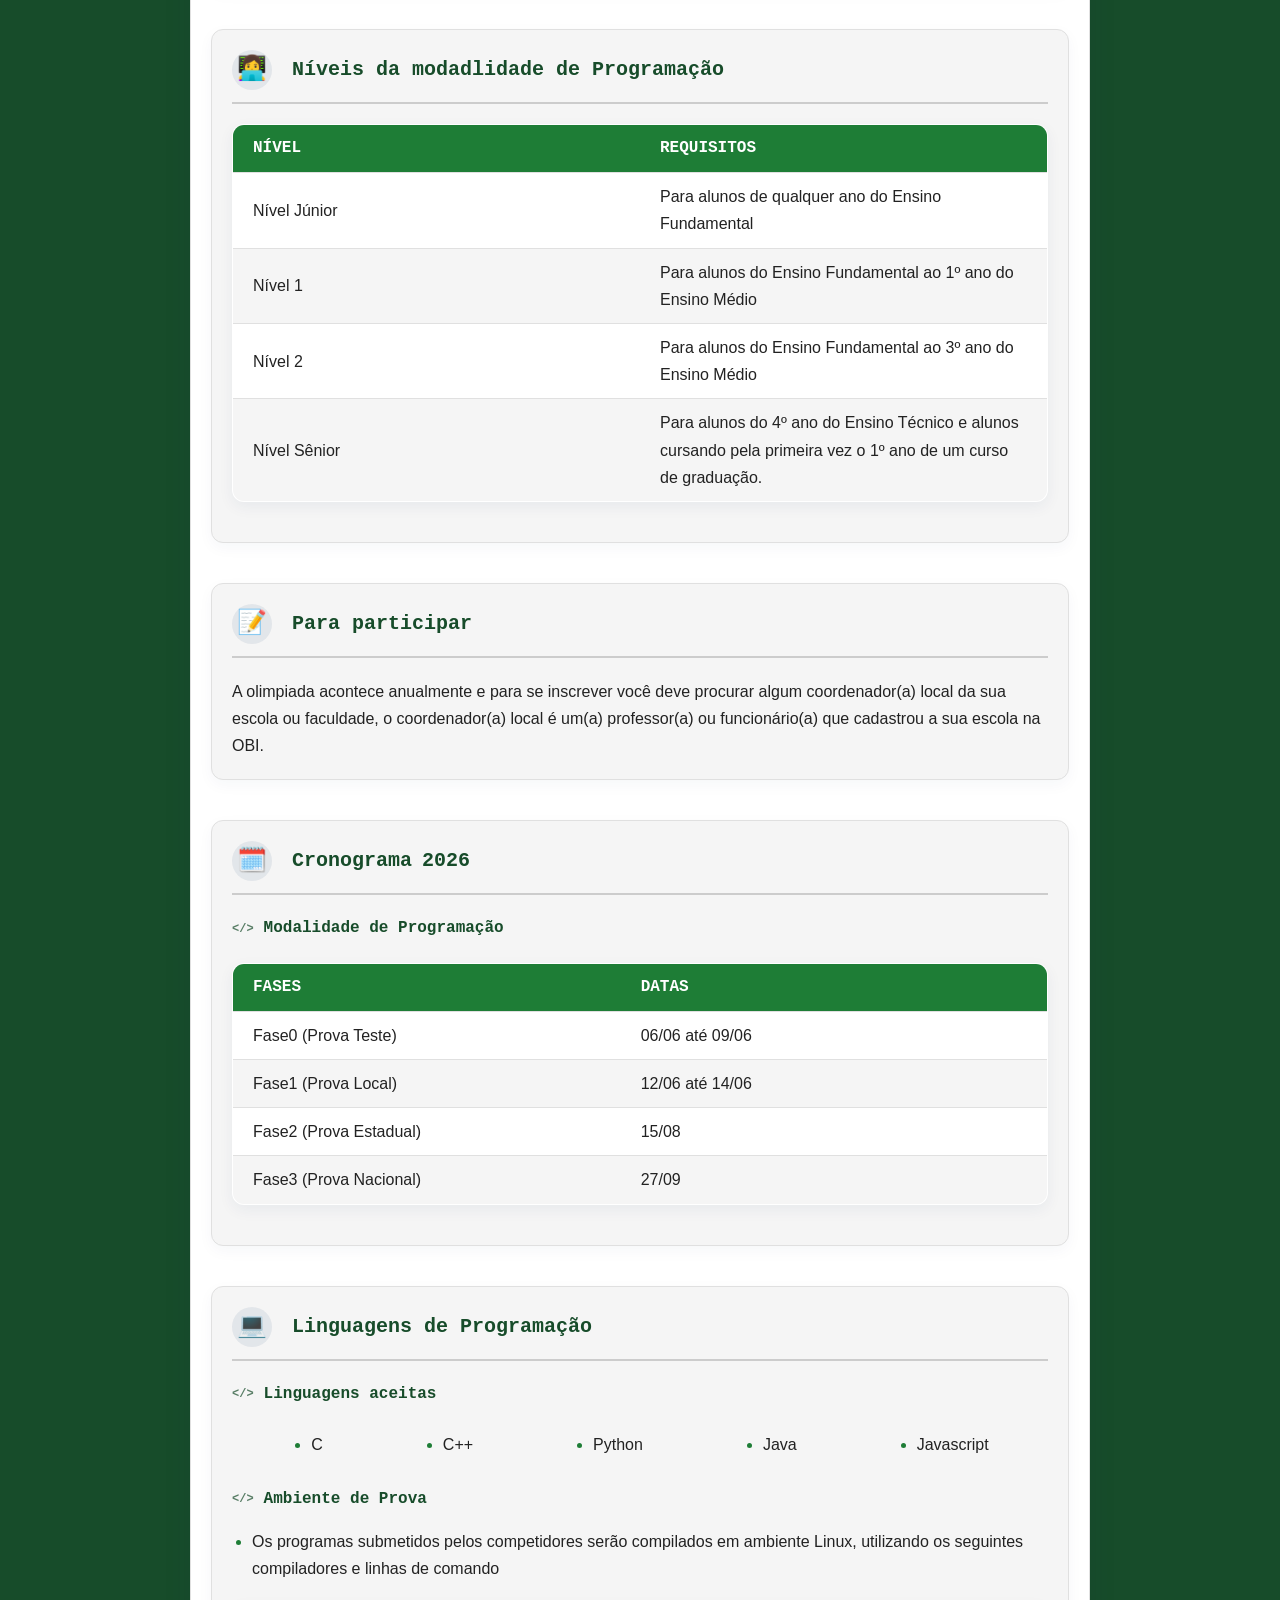
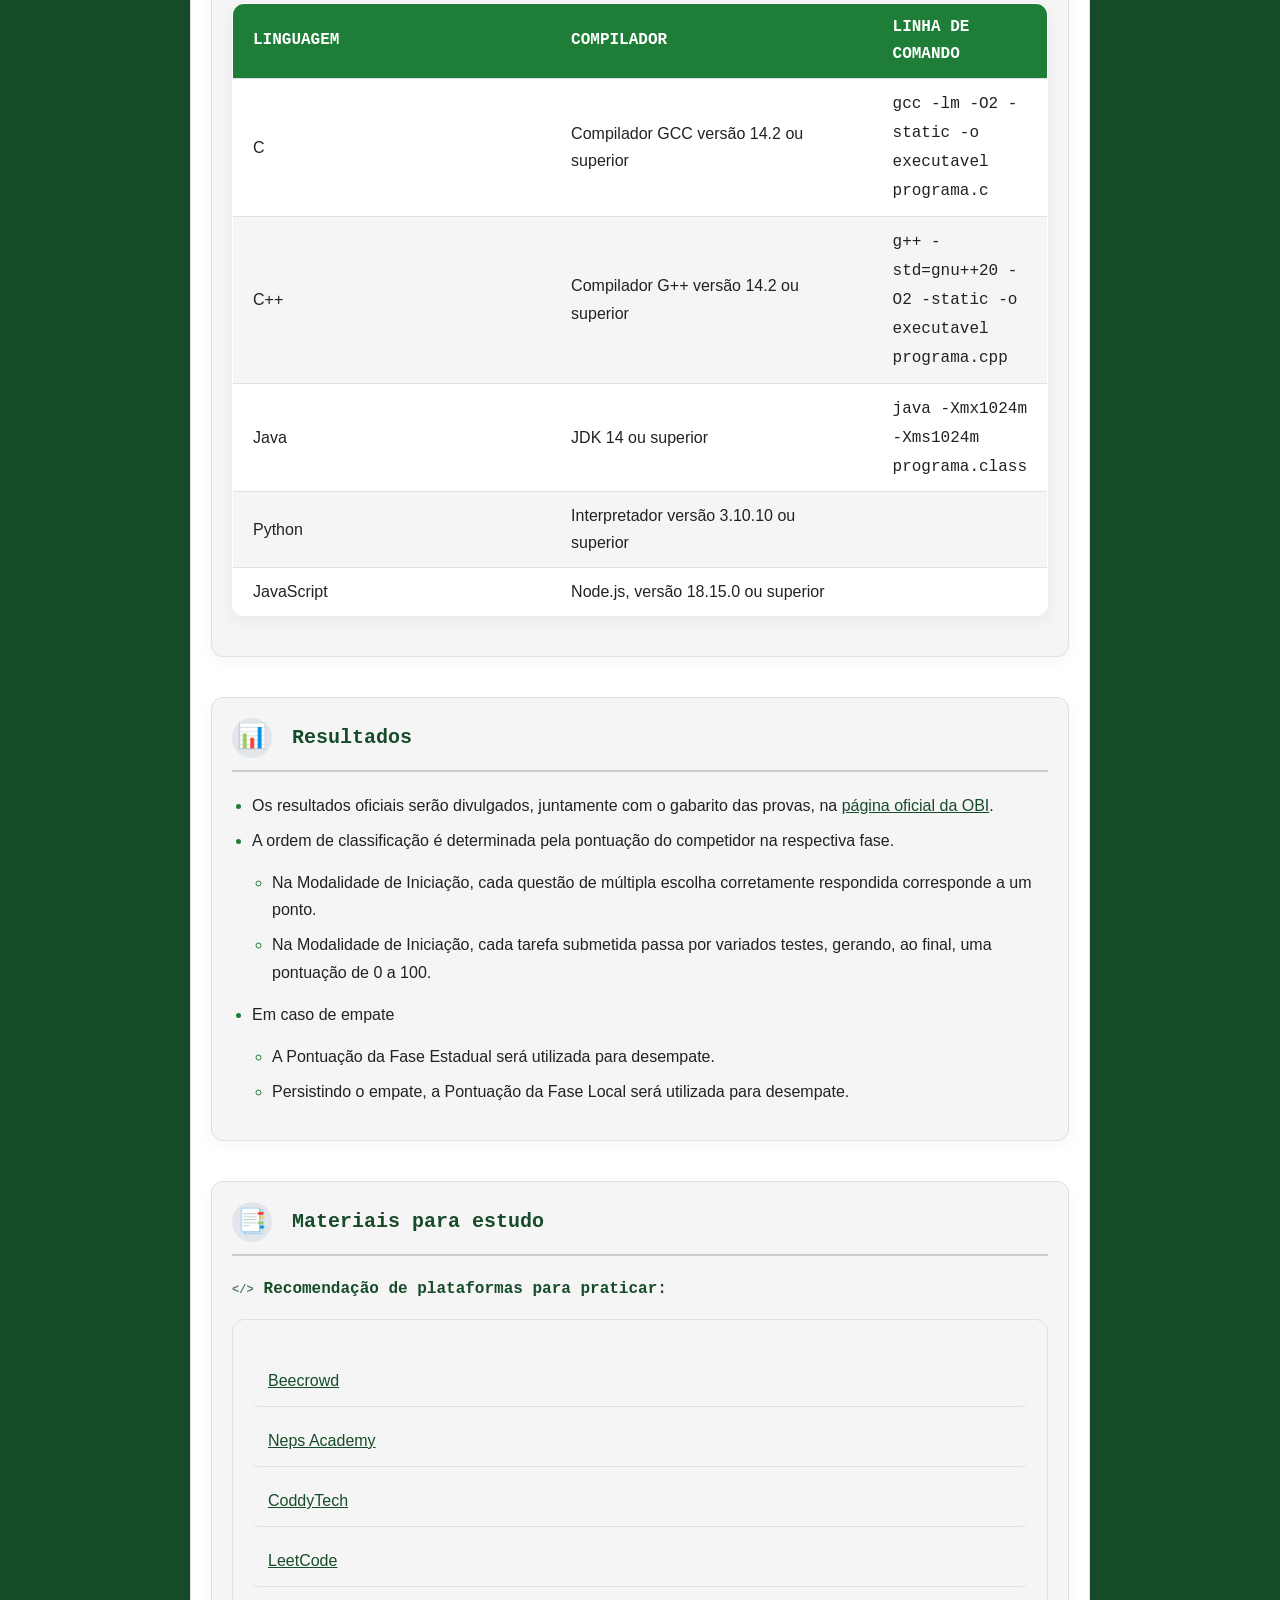
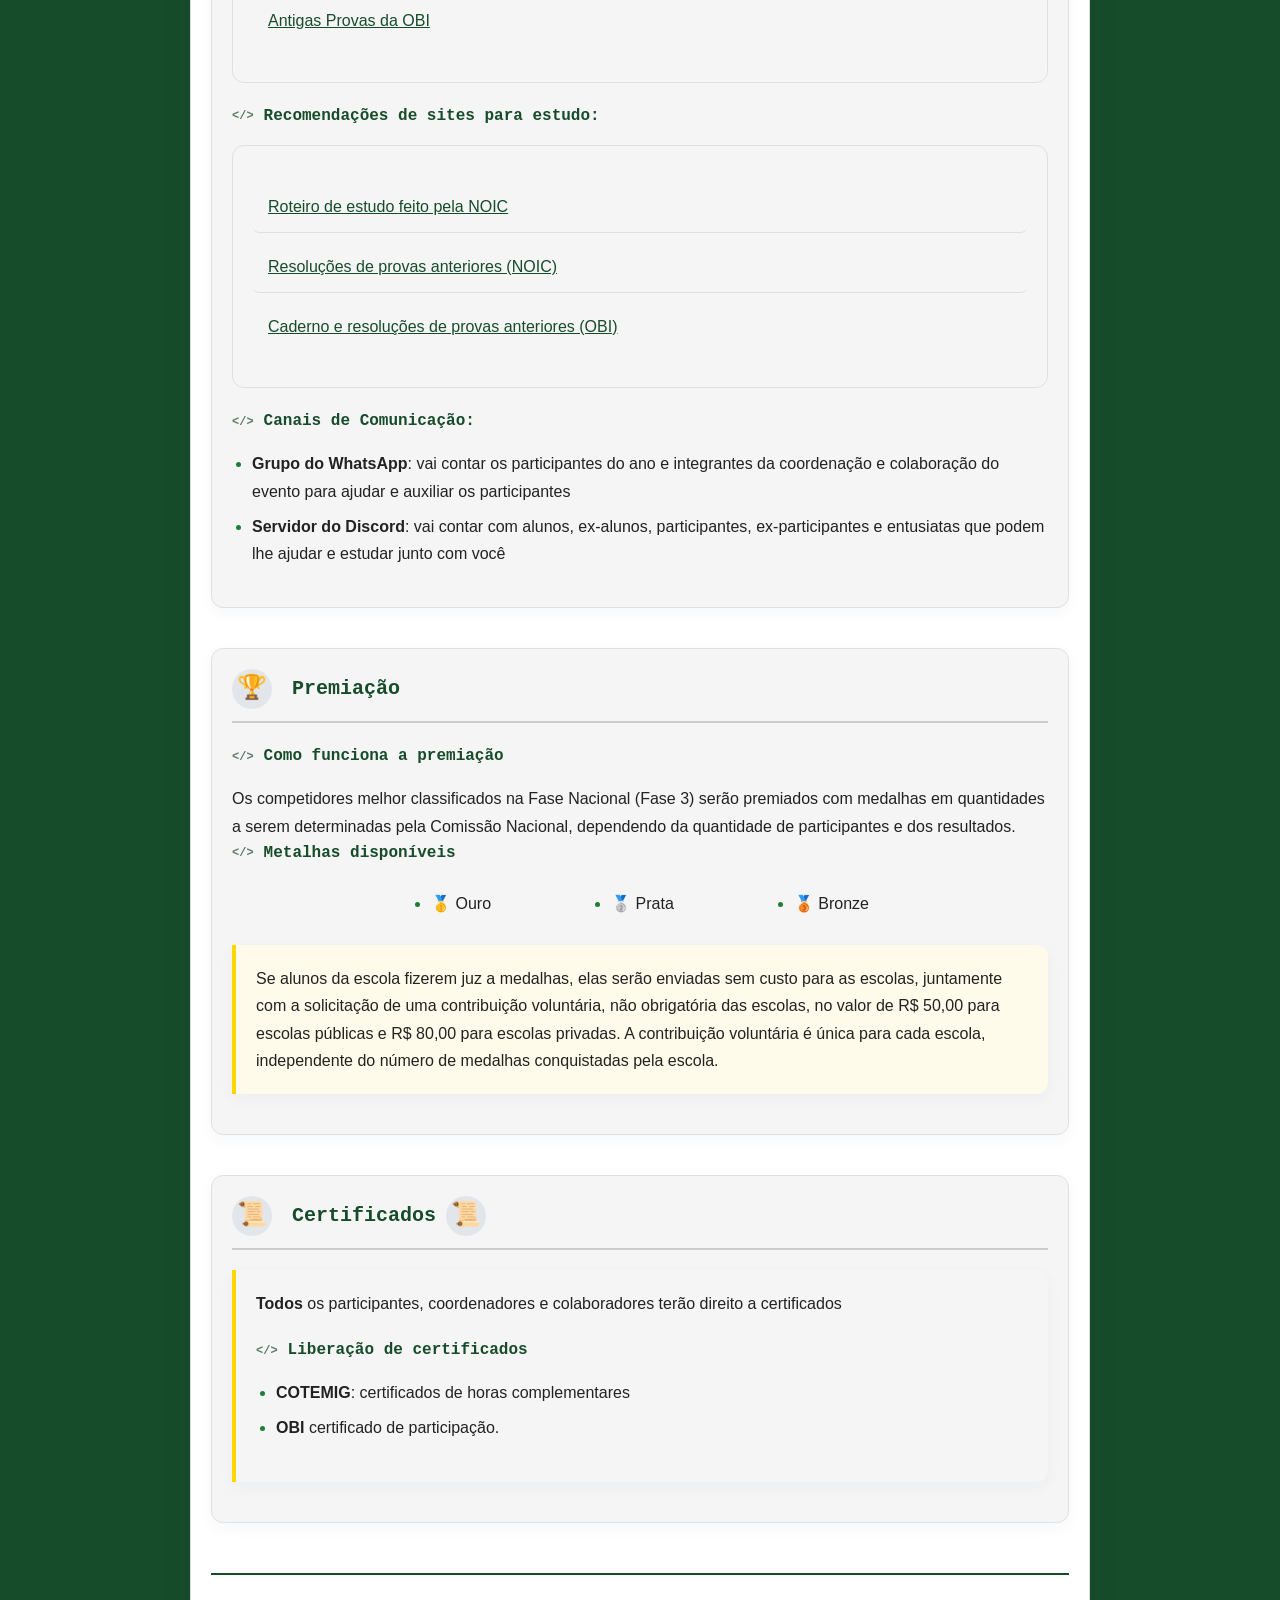
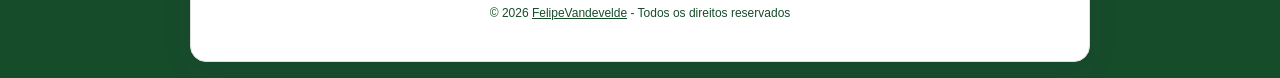
==== commit a8175f3a: "fix: arquivo script e data dinâmica" ====
--- a/index.html
+++ b/index.html
@@ -143,7 +143,7 @@
         <div class="section">
           <h2 class="section-title">
             <span class="emoji">🗓️</span>
-            Cronograma <span id="anoAtual"></span>
+            Cronograma <span class="anoAtual"></span>
           </h2>
           <div class="content">
             <div class="subsection">
@@ -304,7 +304,7 @@
             </div>
           </div>
         </div>
-        
+
         <div class="section">
           <h2 class="section-title">
             <span class="emoji">🏆</span>
@@ -355,7 +355,7 @@
         </div>
 
         <div class="footer">
-          <a href="https://www.linkedin.com/in/felipe-vandevelde/">© <span id="anoAtual"></span> <u>FelipeVandevelde</u> - Todos os direitos reservados</a>
+          <a href="https://www.linkedin.com/in/felipe-vandevelde/">© <span class="anoAtual"></span> <u>FelipeVandevelde</u> - Todos os direitos reservados</a>
         </div>
       </div>
     </div>
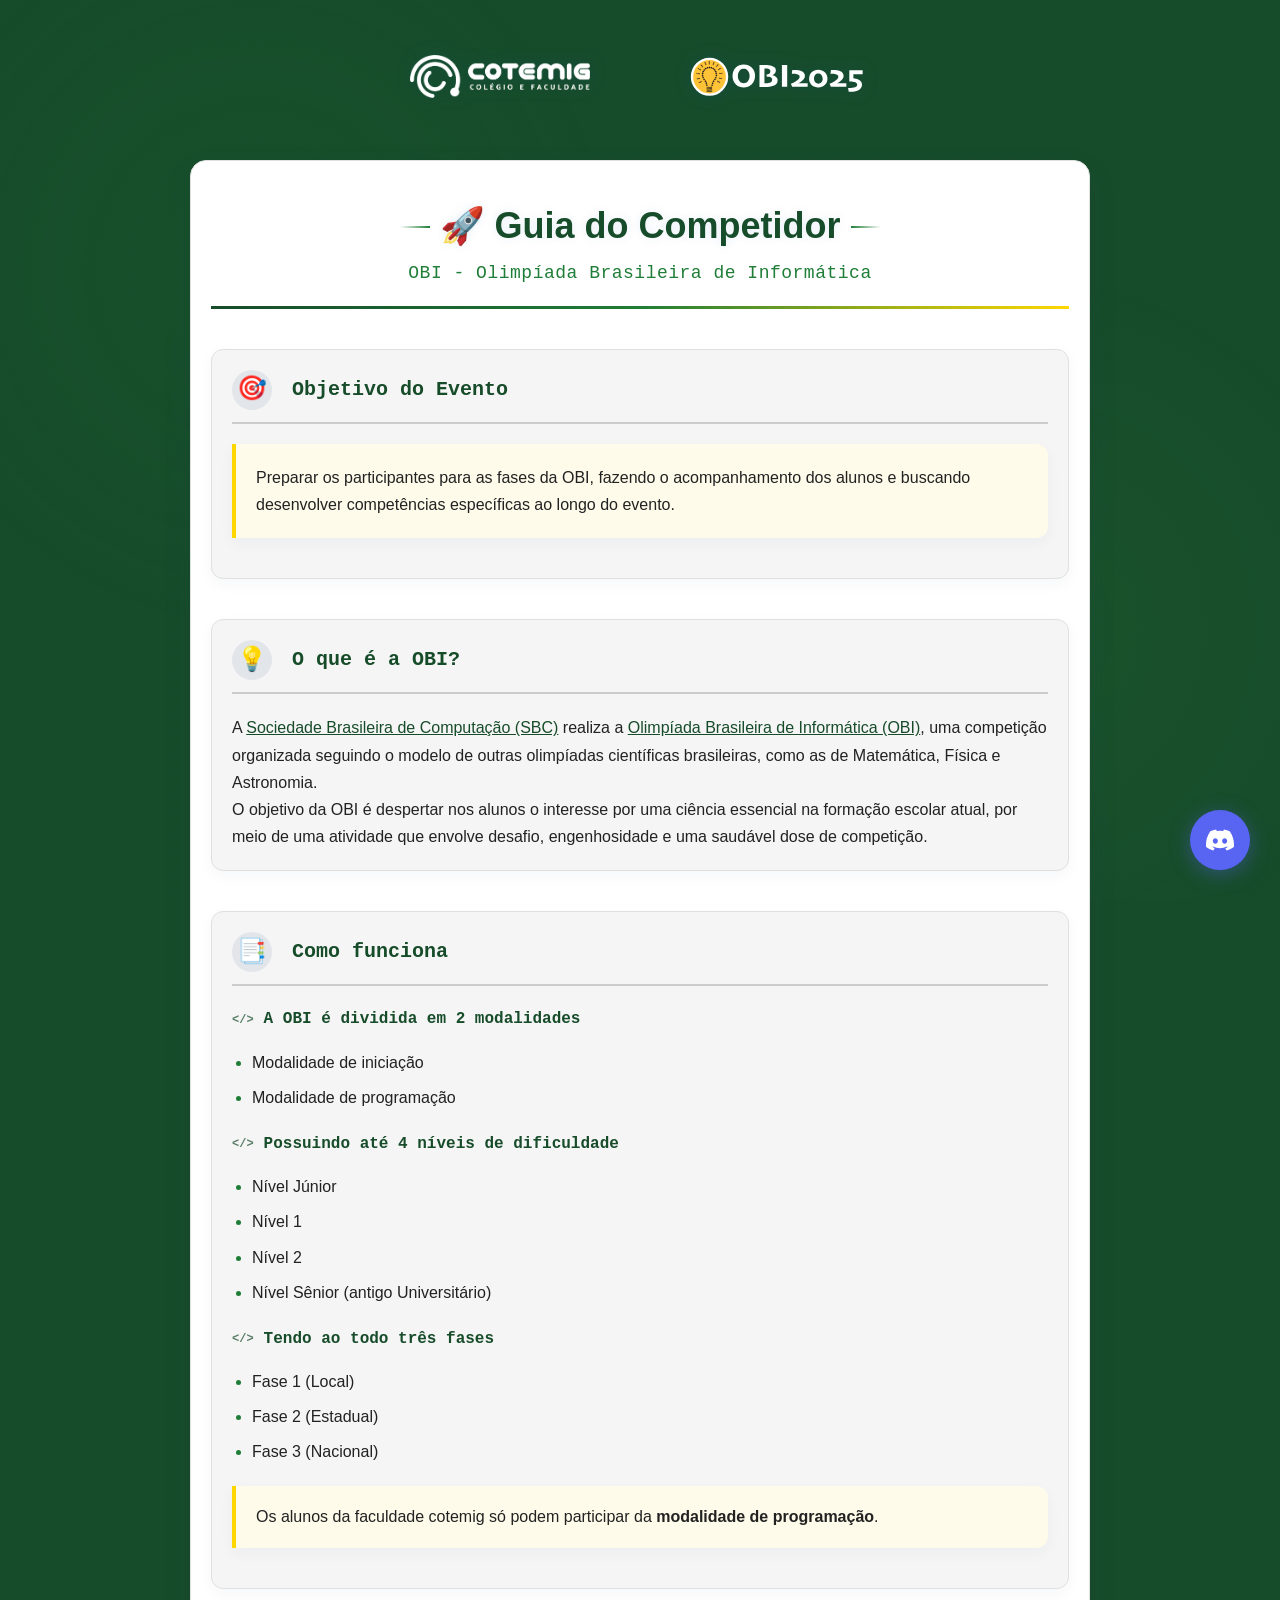
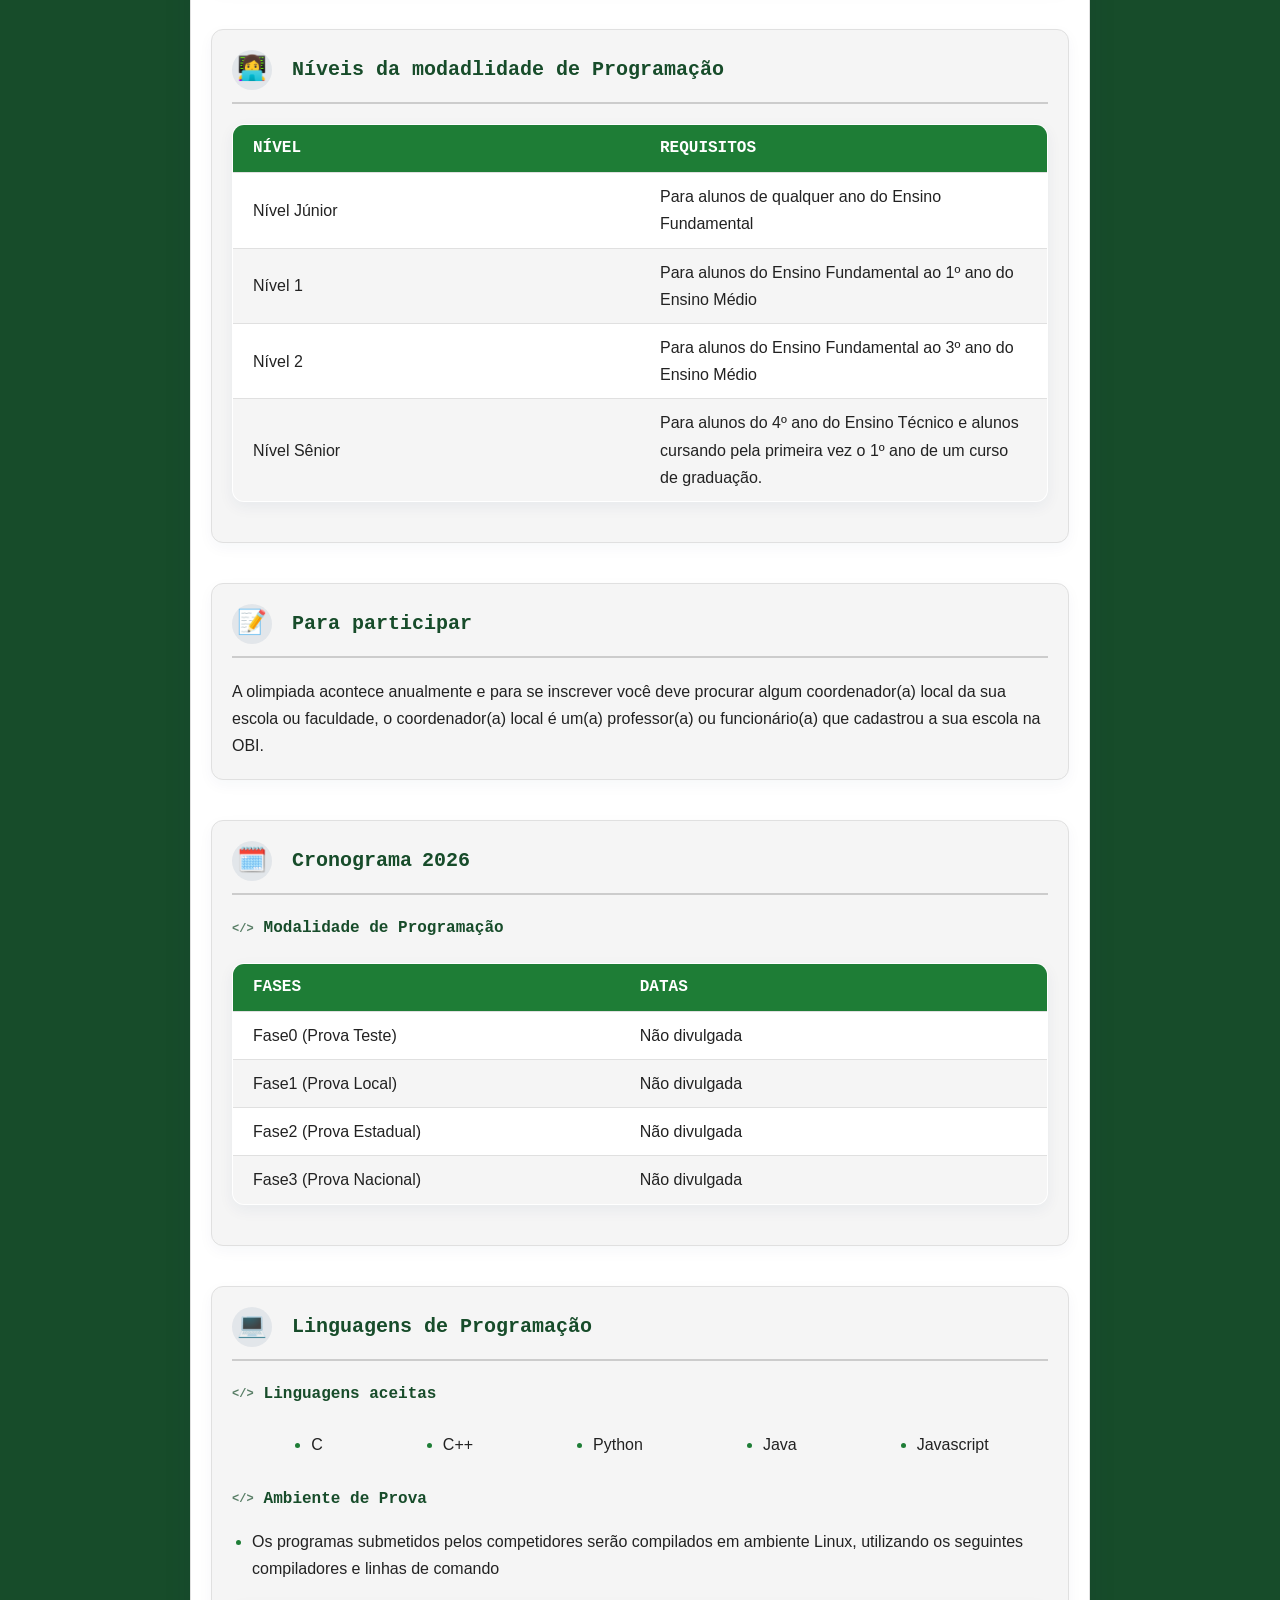
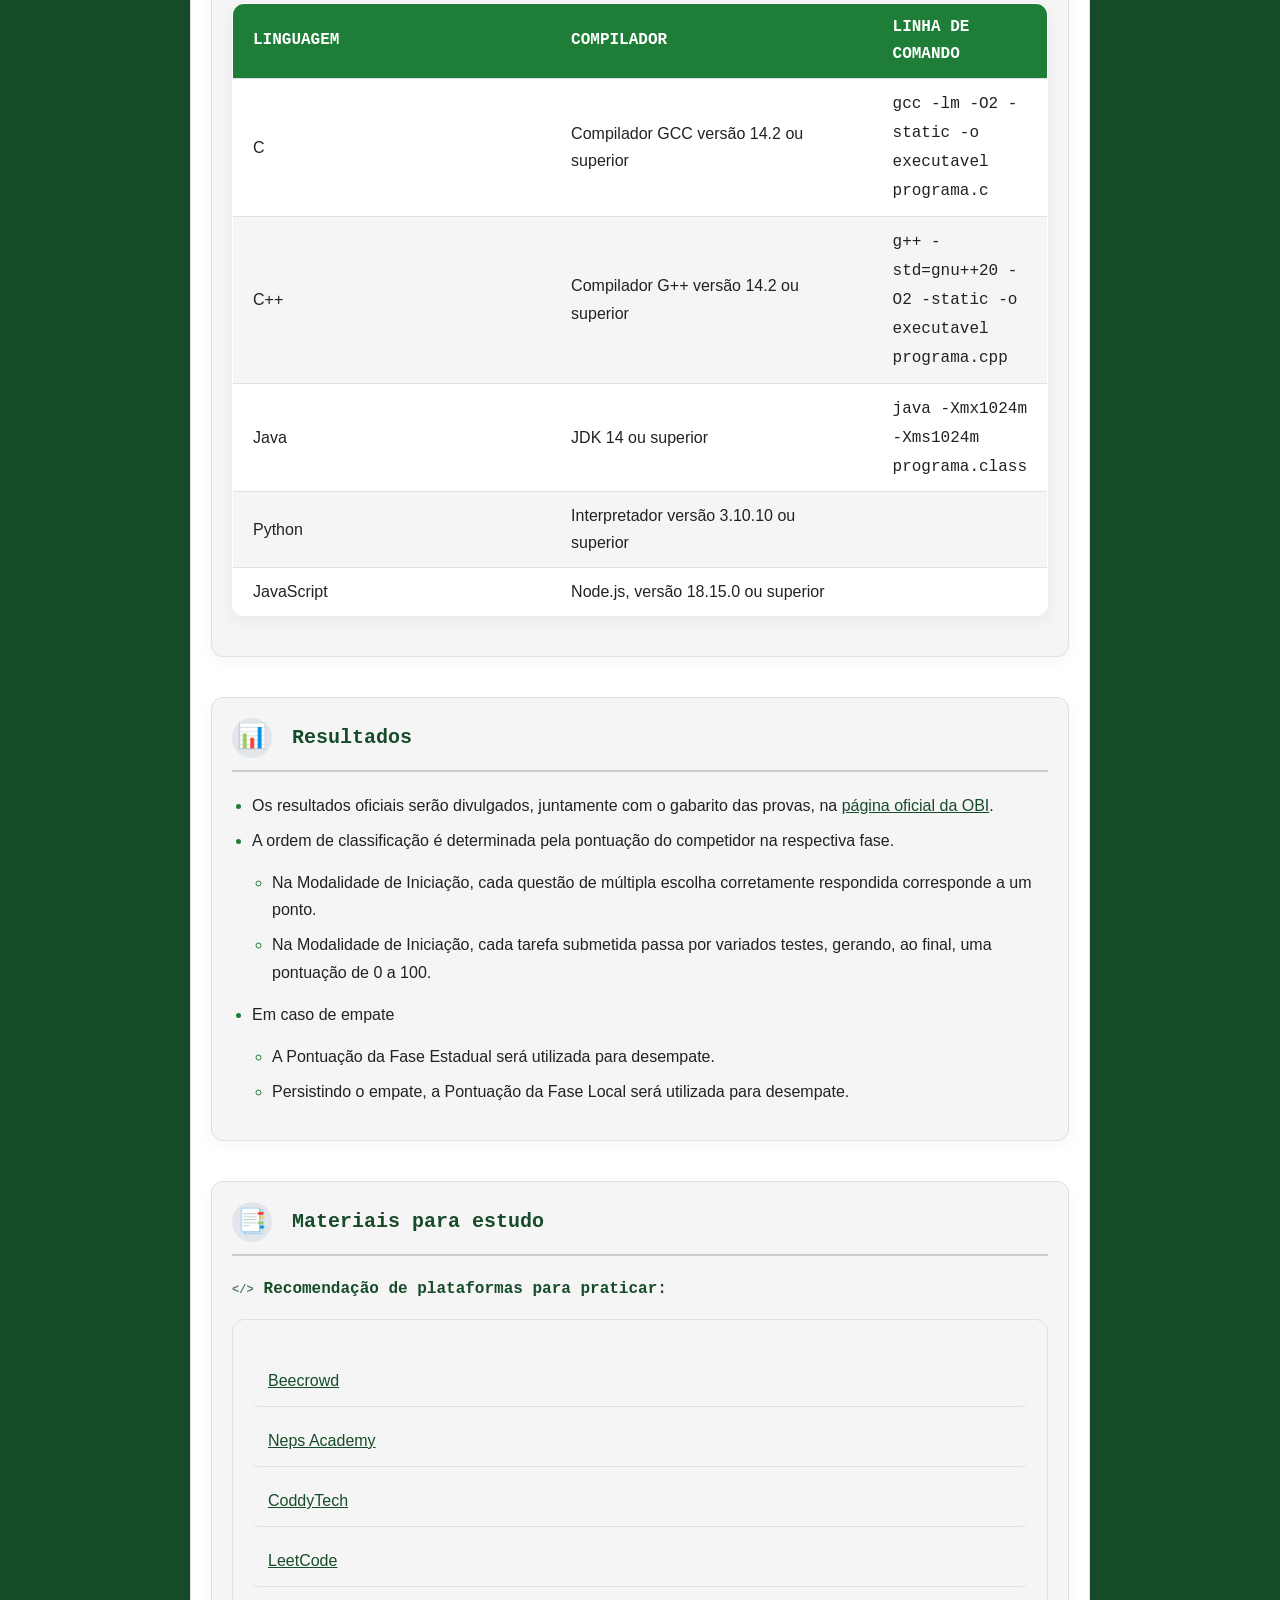
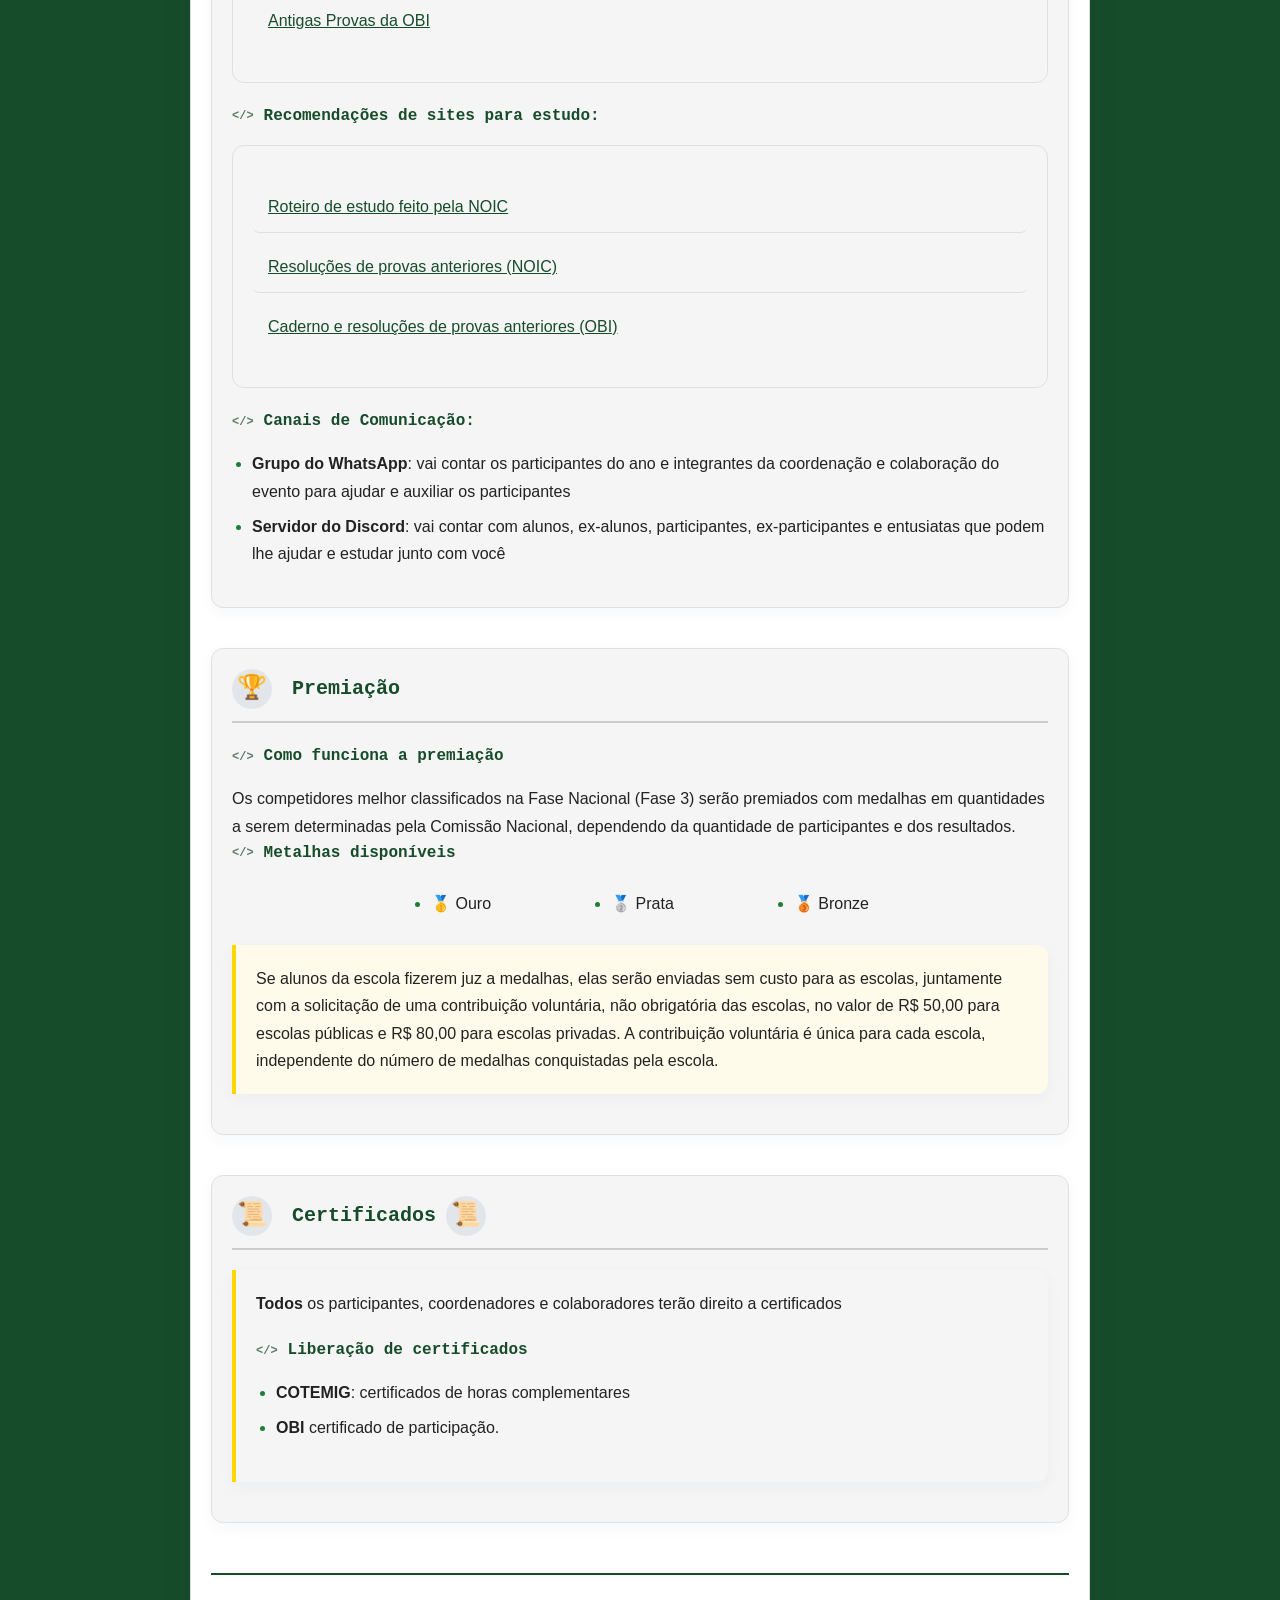
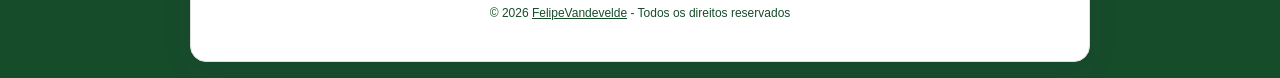
==== commit 74dfa7a8: "feat: ano e datas de provas dinâmicos" ====
--- a/index.html
+++ b/index.html
@@ -158,22 +158,22 @@
                 <tbody>
                   <tr>
                     <td>Fase0 (Prova Teste)</td>
-                    <td>06/06 até 09/06</td>
+                    <td>Não divulgada</td>
                     <td></td>
                   </tr>
                   <tr>
                     <td>Fase1 (Prova Local)</td>
-                    <td>12/06 até 14/06</td>
+                    <td id="Prova da Fase 1">Não divulgada</td>
                     <td></td>
                   </tr>
                   <tr>
                     <td>Fase2 (Prova Estadual)</td>
-                    <td>15/08</td>
+                    <td id="Prova da Fase 2">Não divulgada</td>
                     <td></td>
                   </tr>
                   <tr>
                     <td>Fase3 (Prova Nacional)</td>
-                    <td>27/09</td>
+                    <td id="Prova da Fase 3">Não divulgada</td>
                     <td></td>
                   </tr>
                 </tbody>
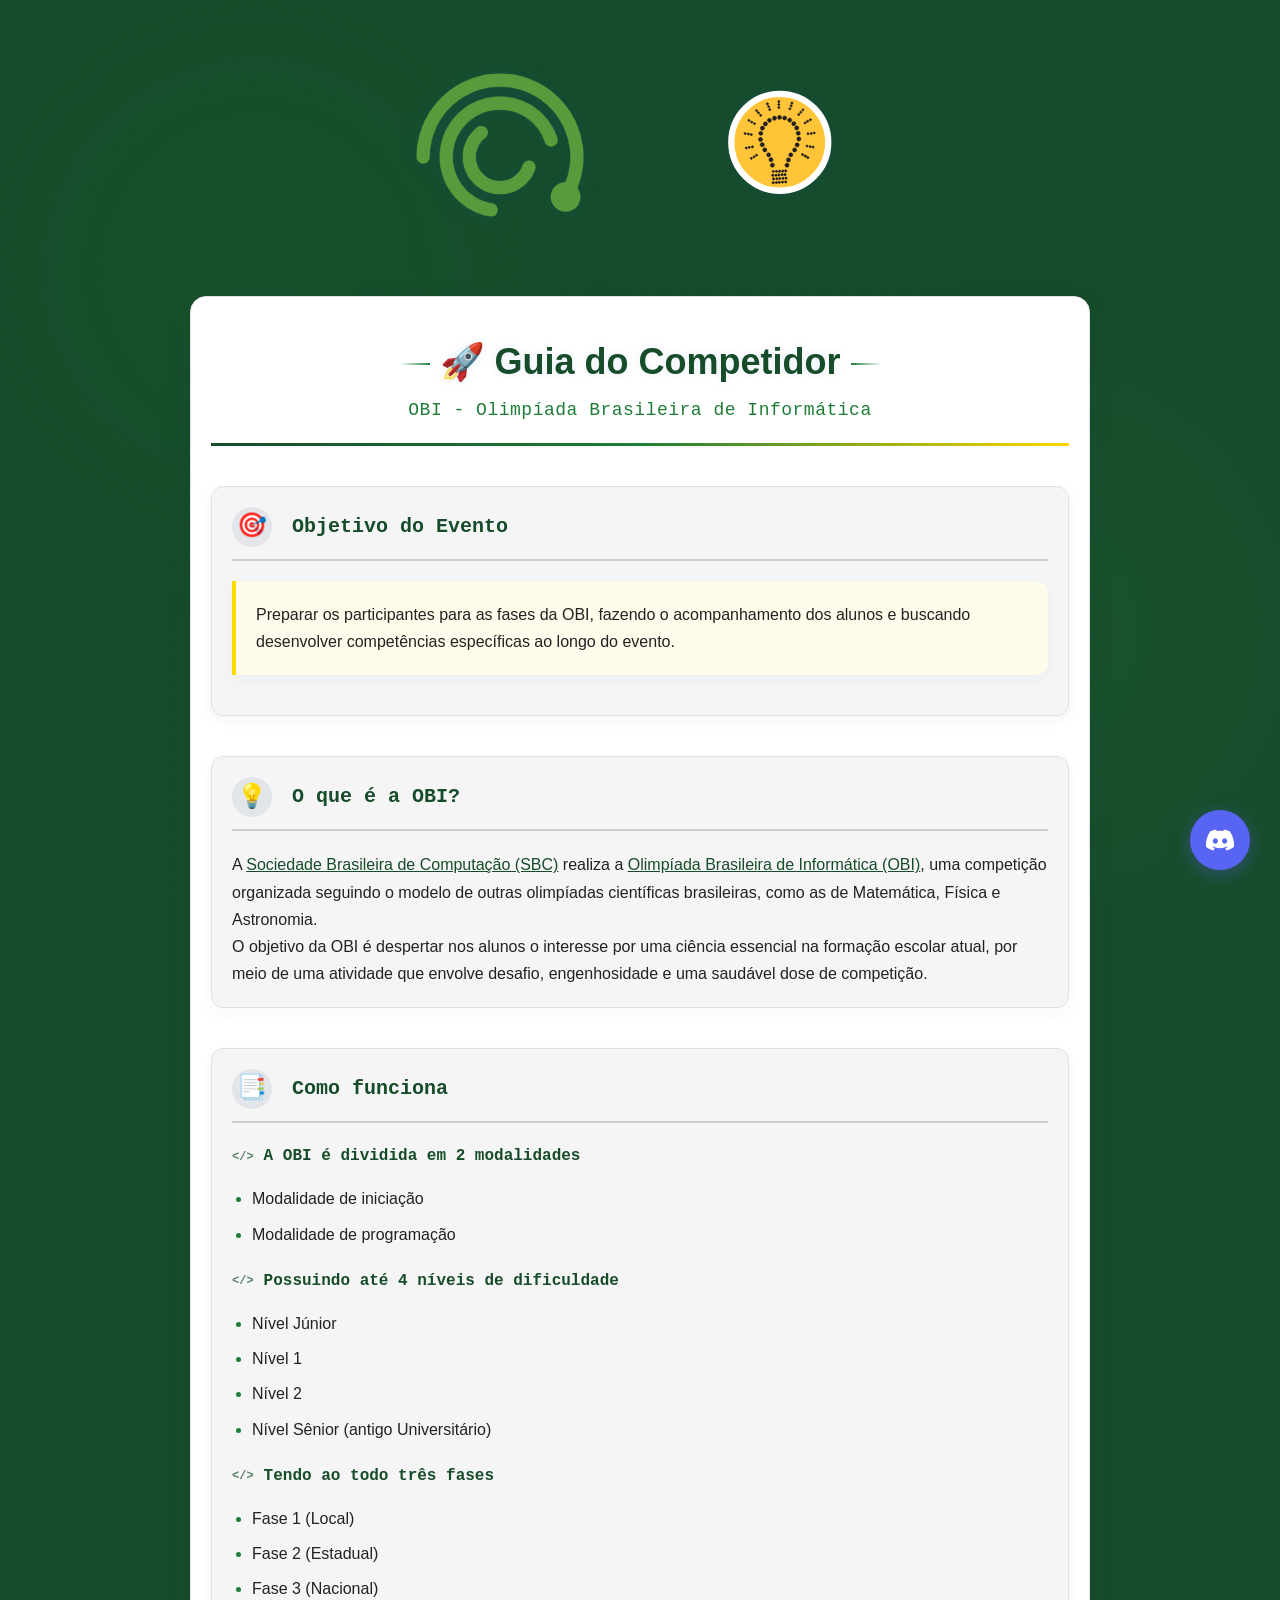
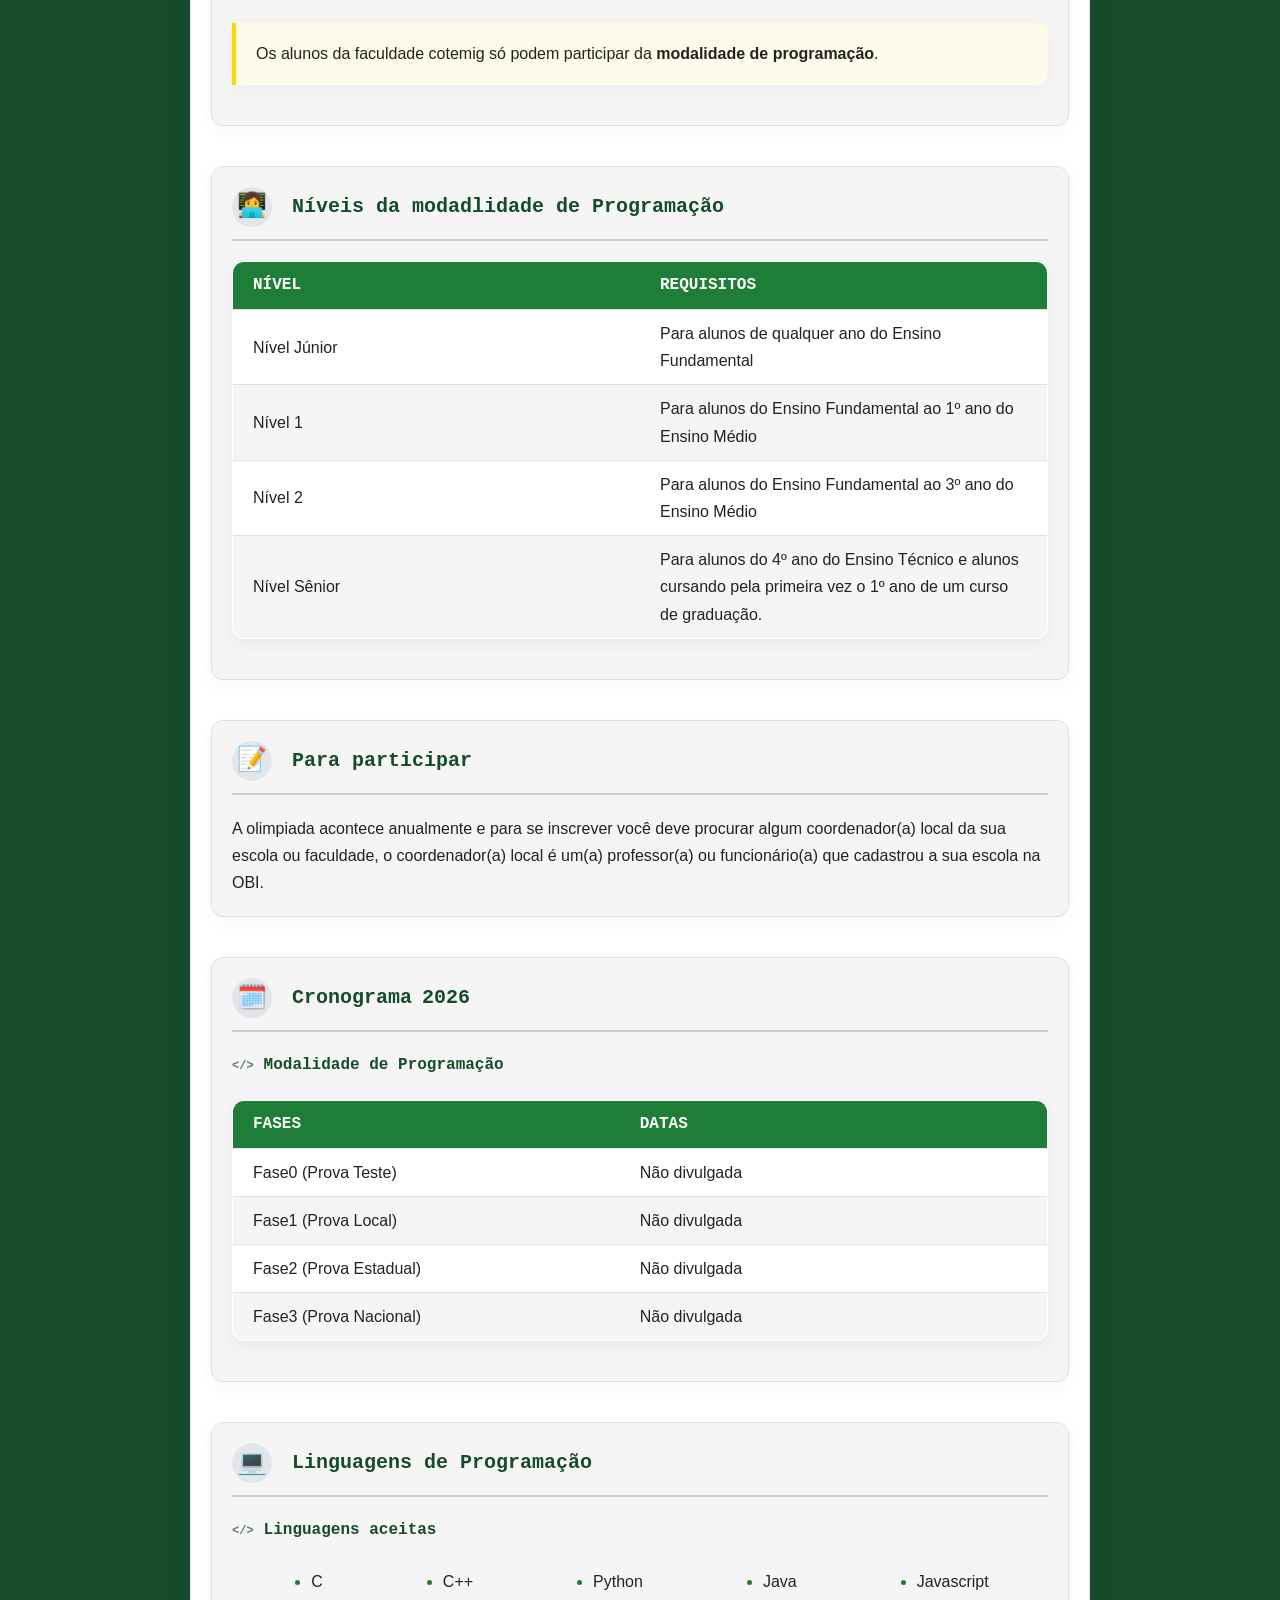
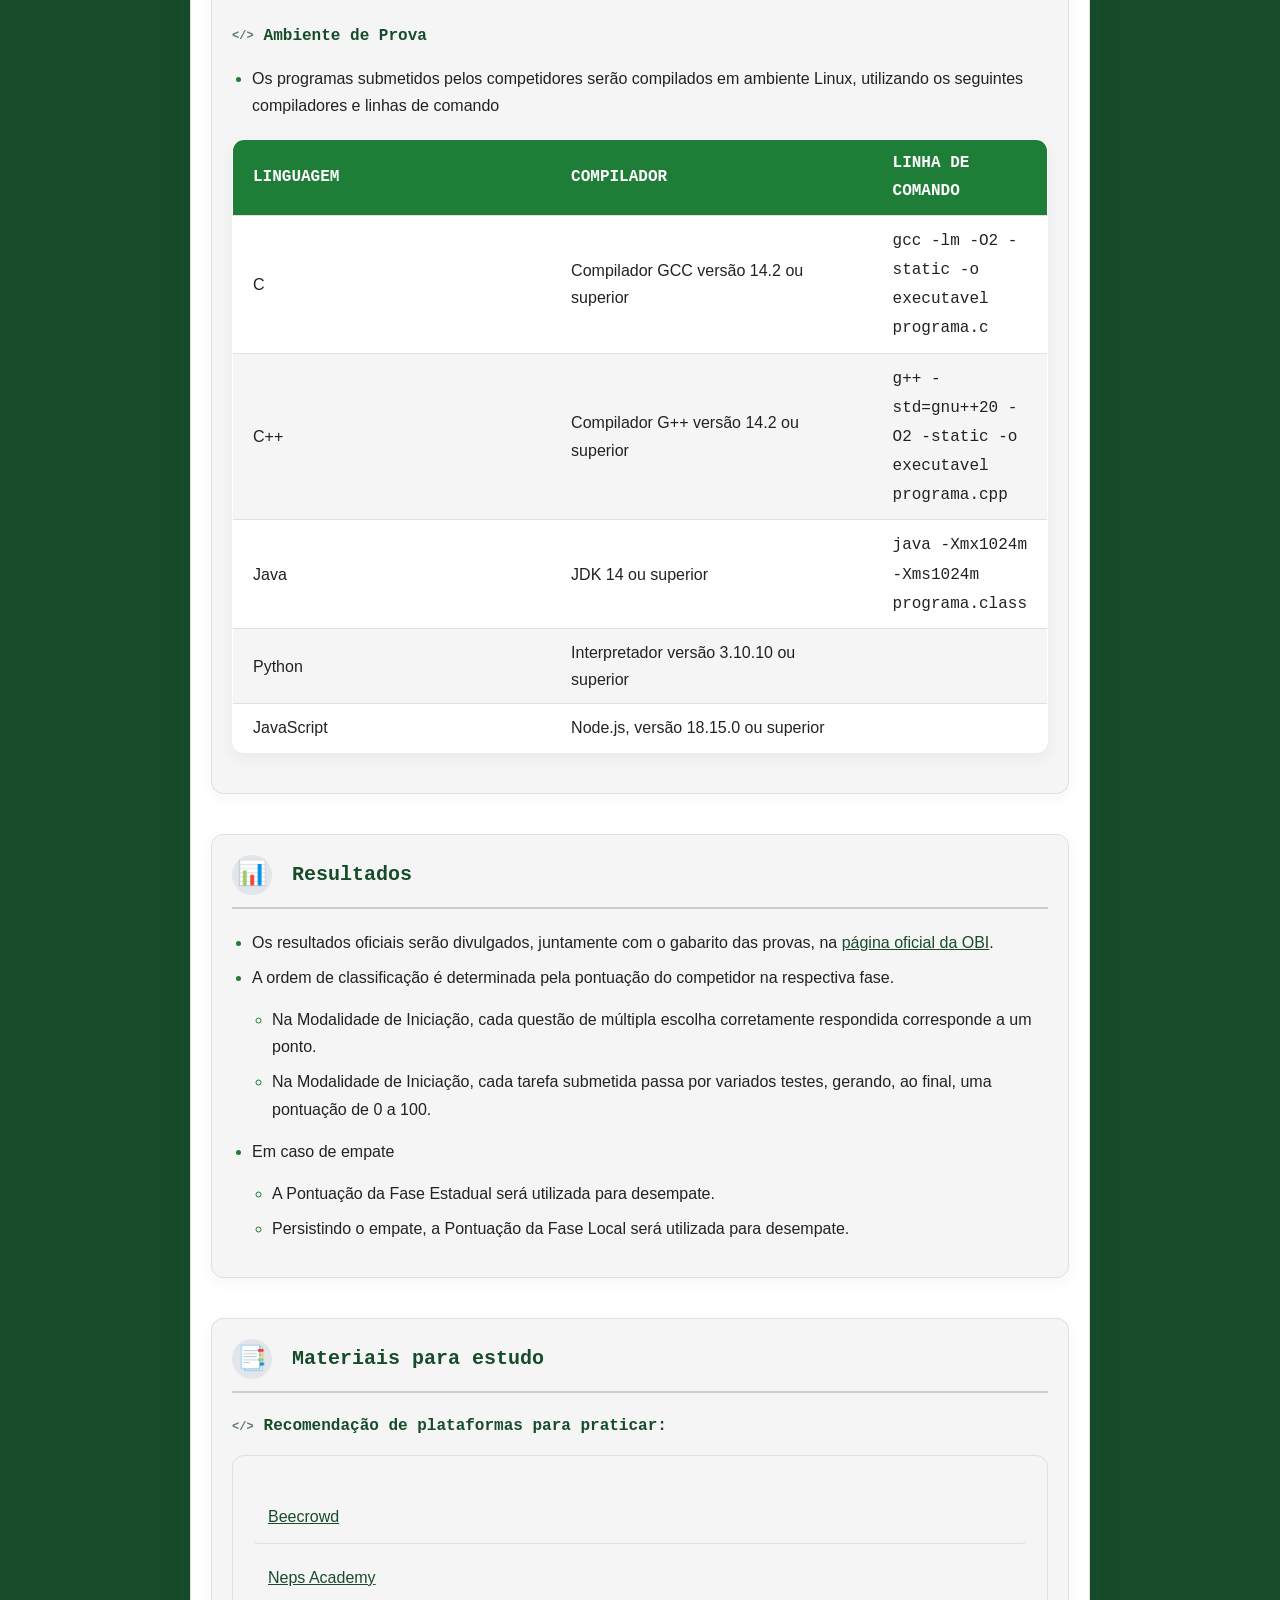
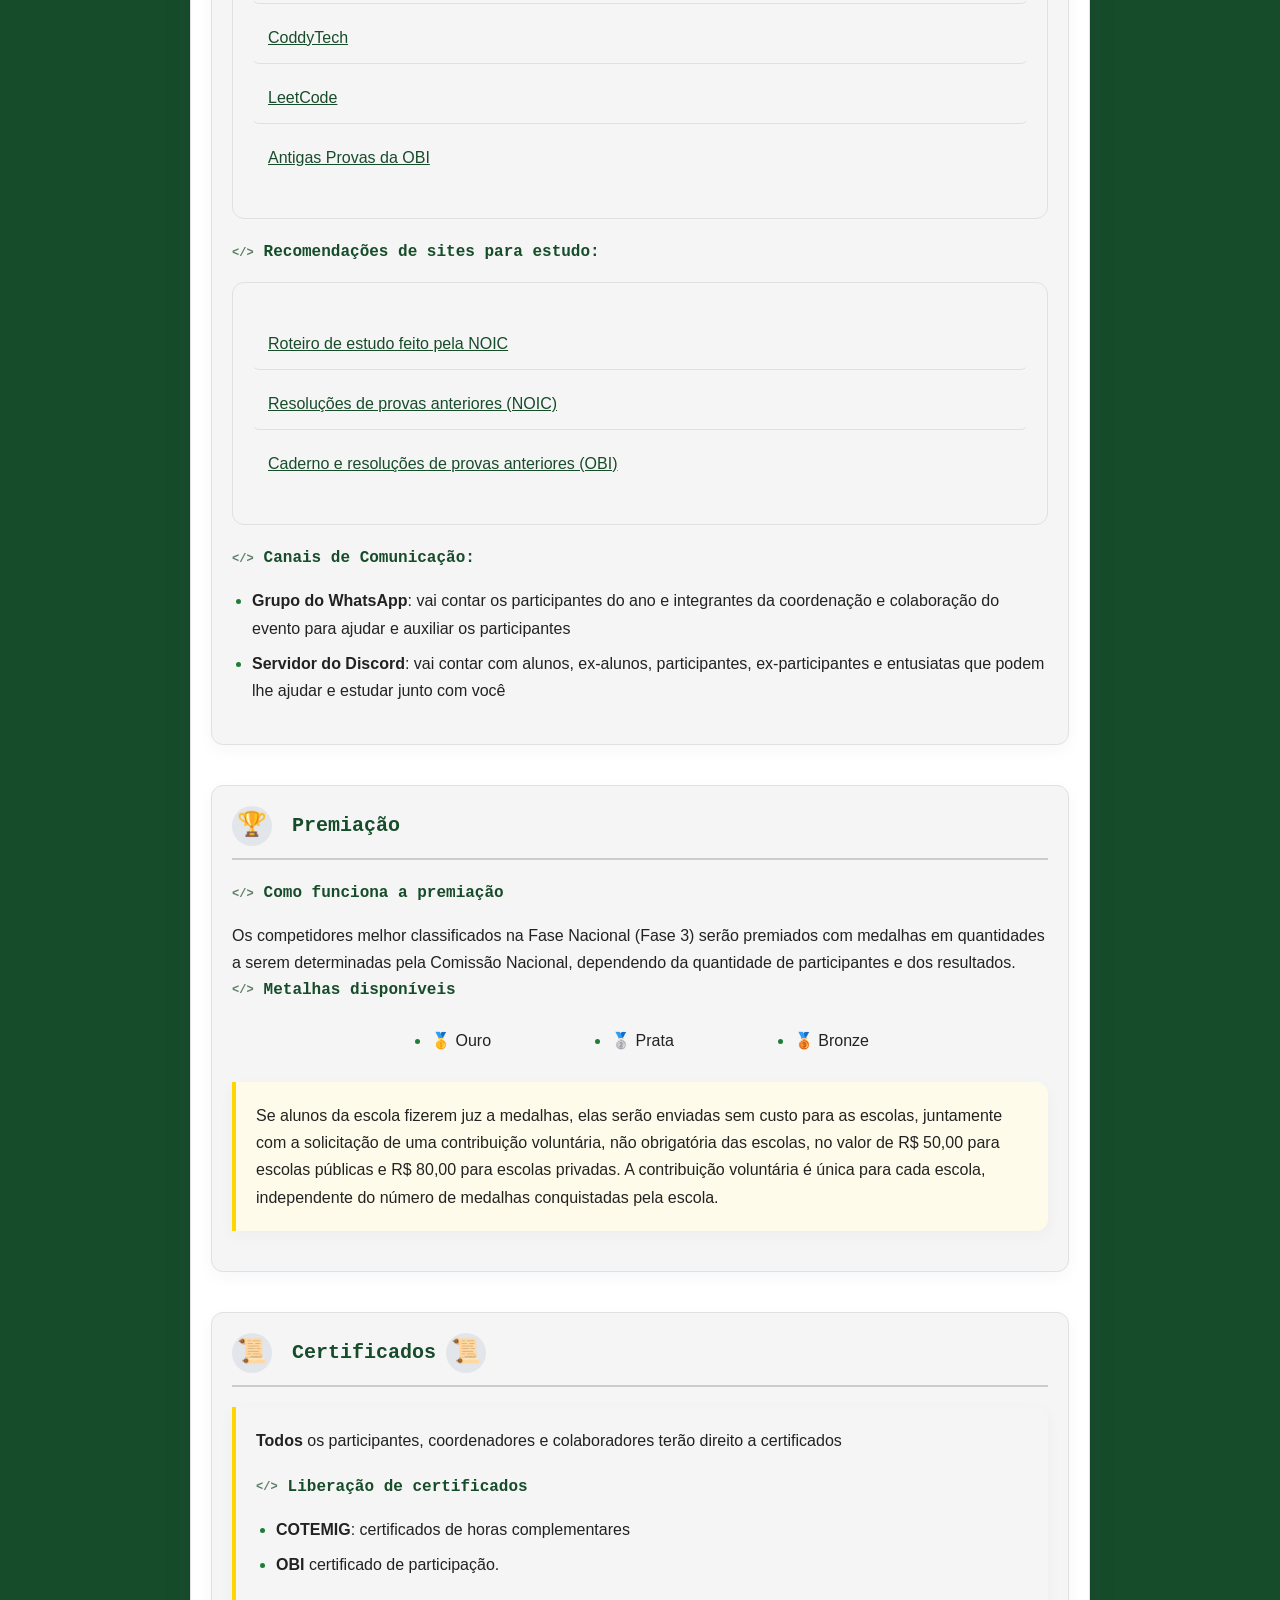
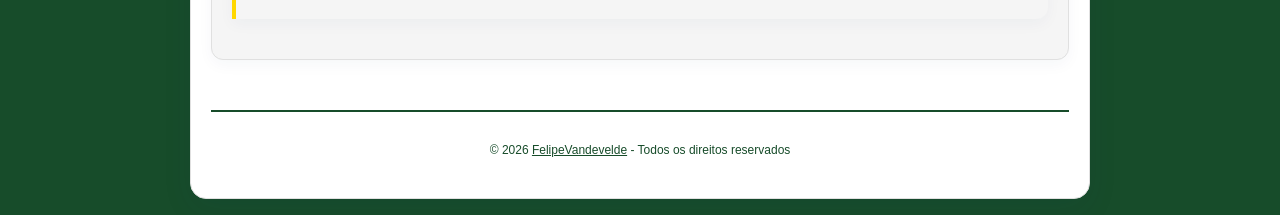
==== commit 3b2bddf6: "feat: change images" ====
--- a/index.html
+++ b/index.html
@@ -14,10 +14,10 @@
   <div class="container">
     <div class="logo-container">
       <a href="https://www.cotemig.com.br" target="_blank">
-        <img src="./sources/cotemig-logo.png" alt="Cotemig Logo" class="logo">
+        <img src="./sources/logo_cotemig.png" alt="Cotemig Logo" class="logo">
       </a>
-      <a href="https://www.cotemig.com.br" target="_blank">
-        <img src="./sources/logo-obi2025.svg" alt="OBI Logo" class="logo">
+      <a href="https://olimpiada.ic.unicamp.br" target="_blank">
+        <img src="./sources/logo-obi.svg" alt="OBI Logo" class="logo">
       </a>
     </div>
 
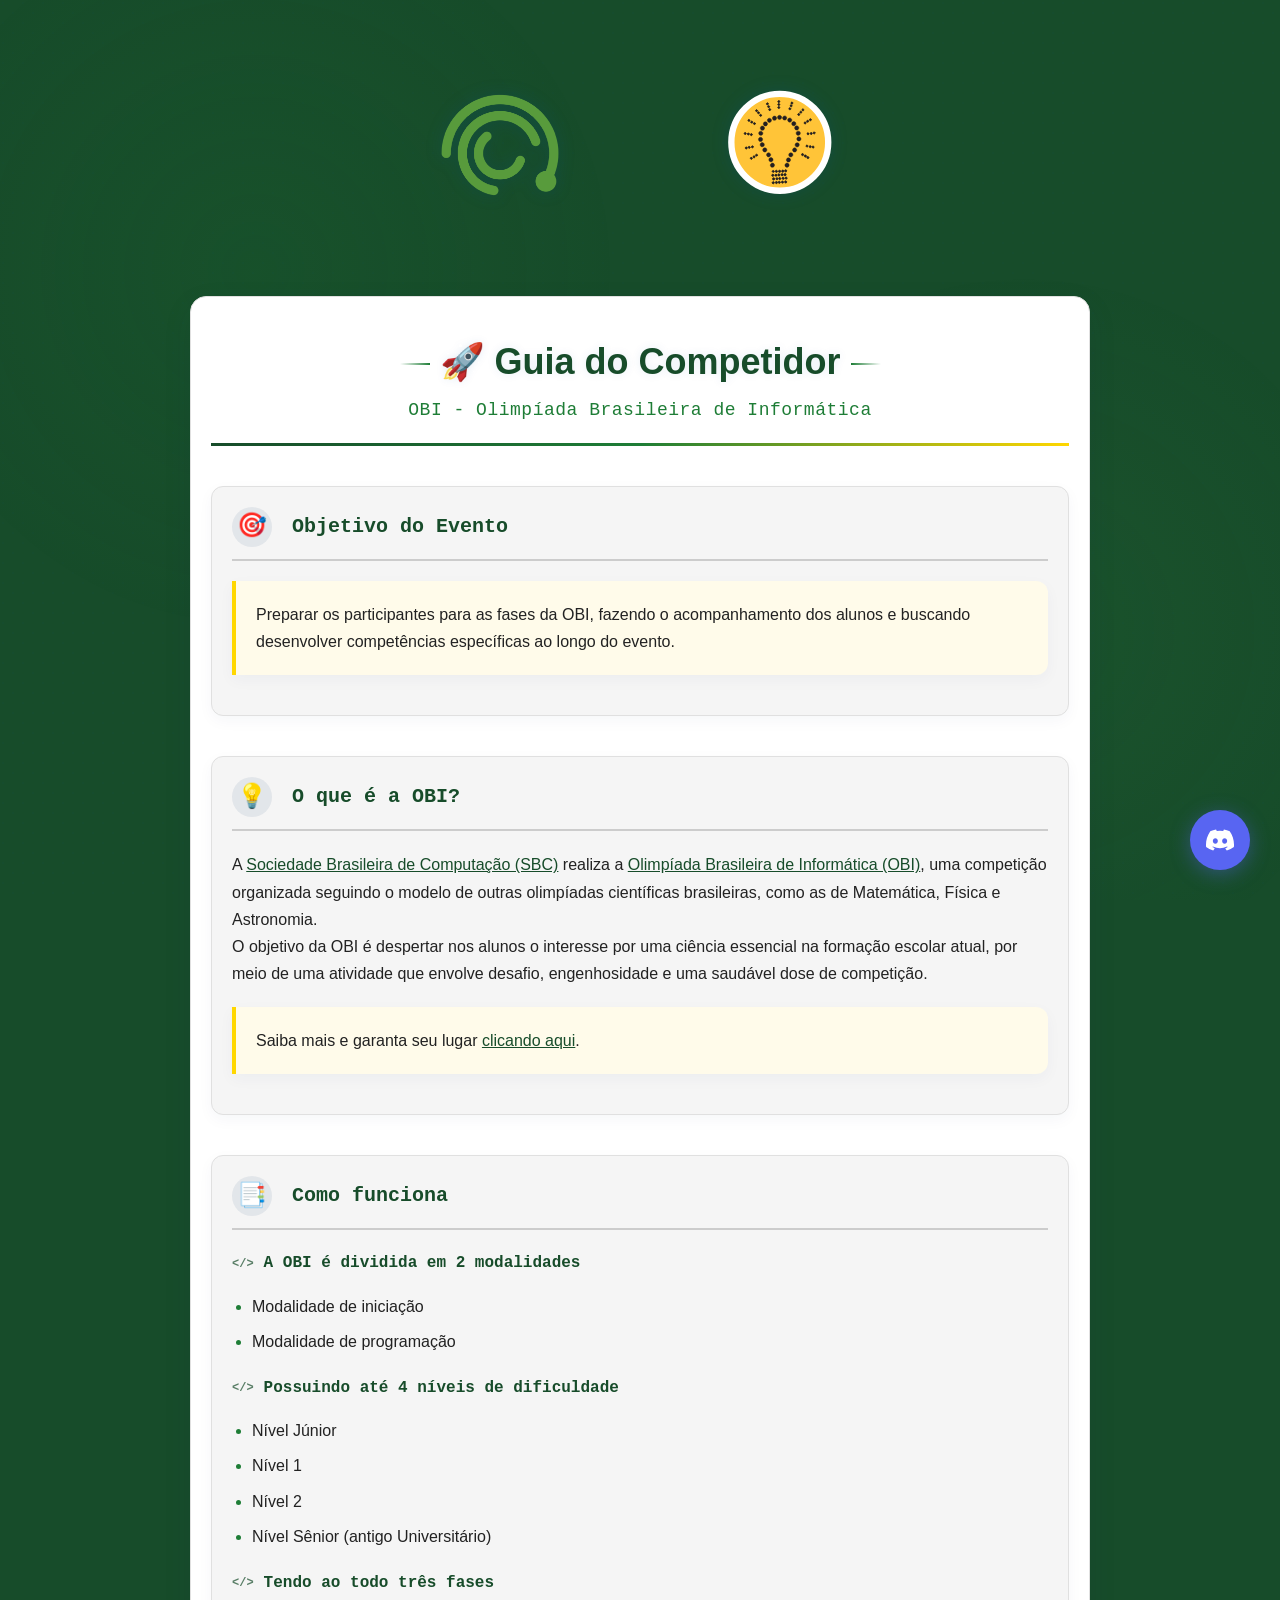
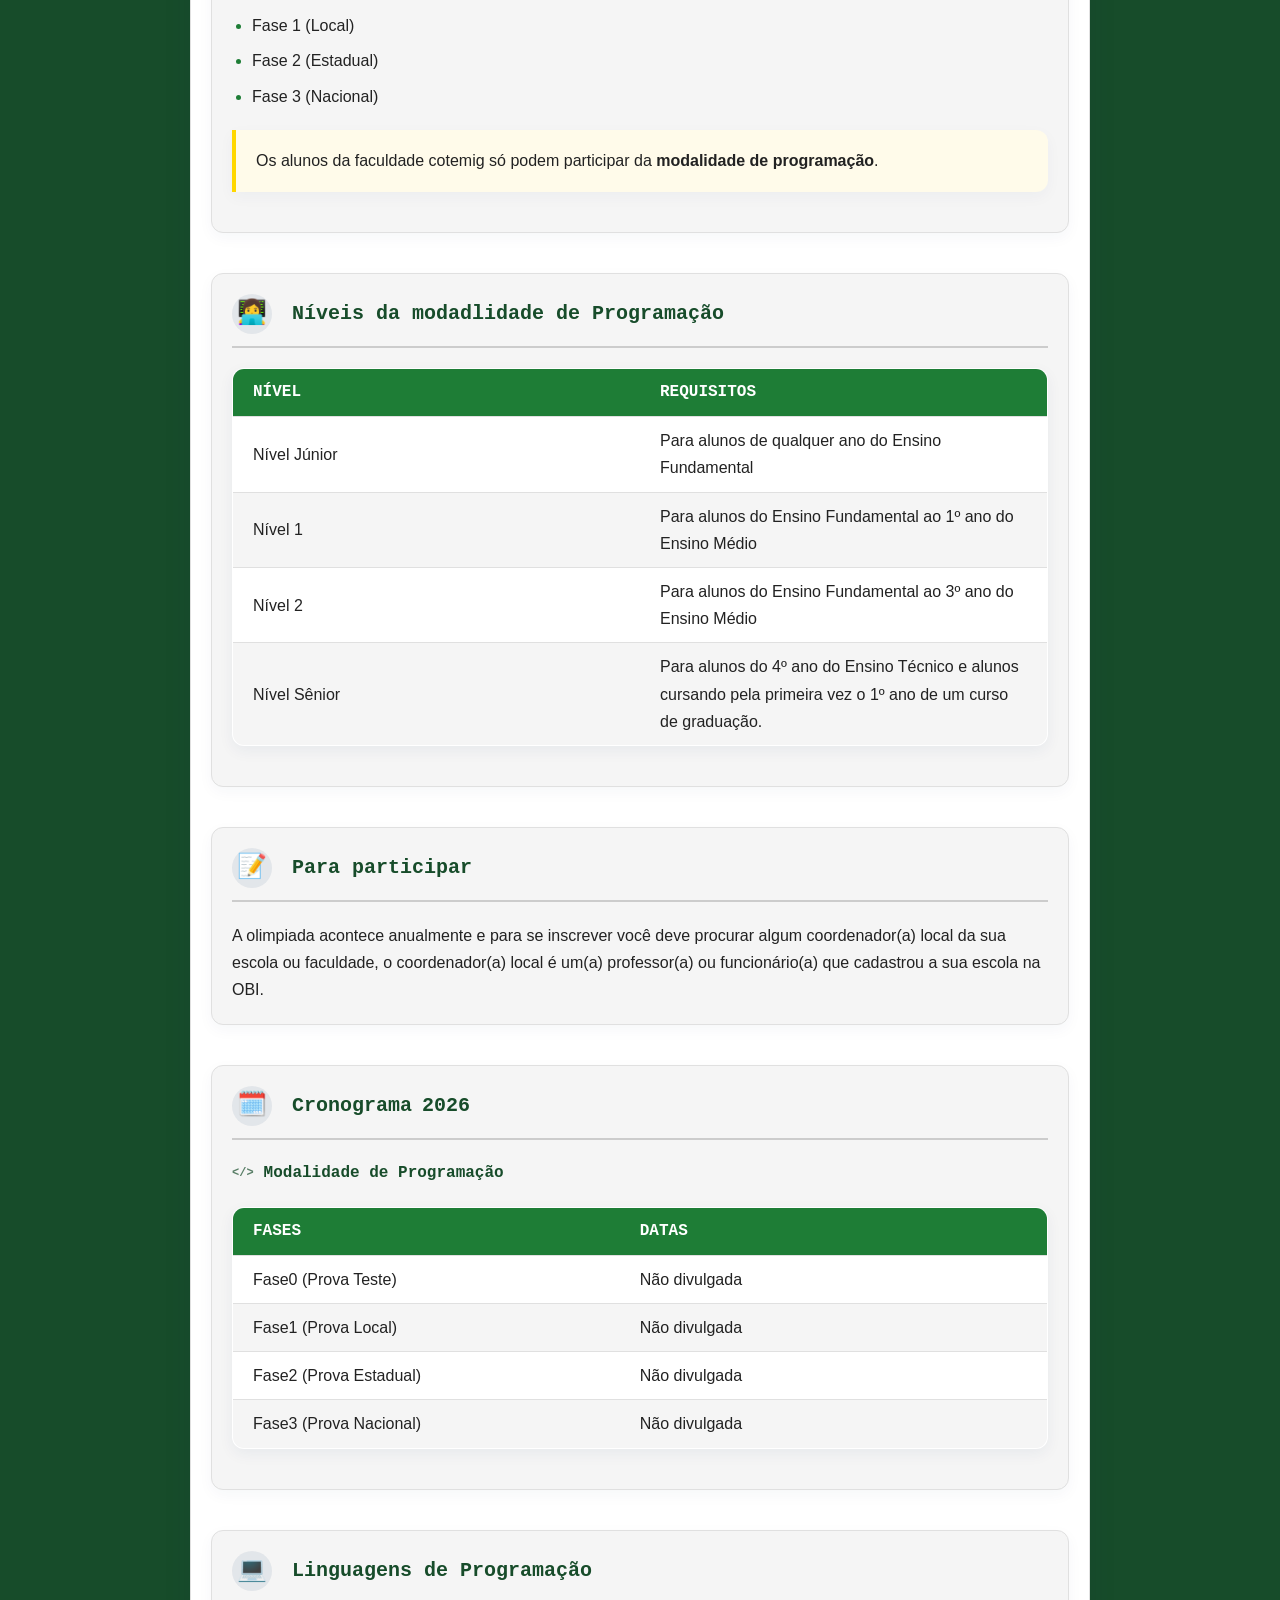
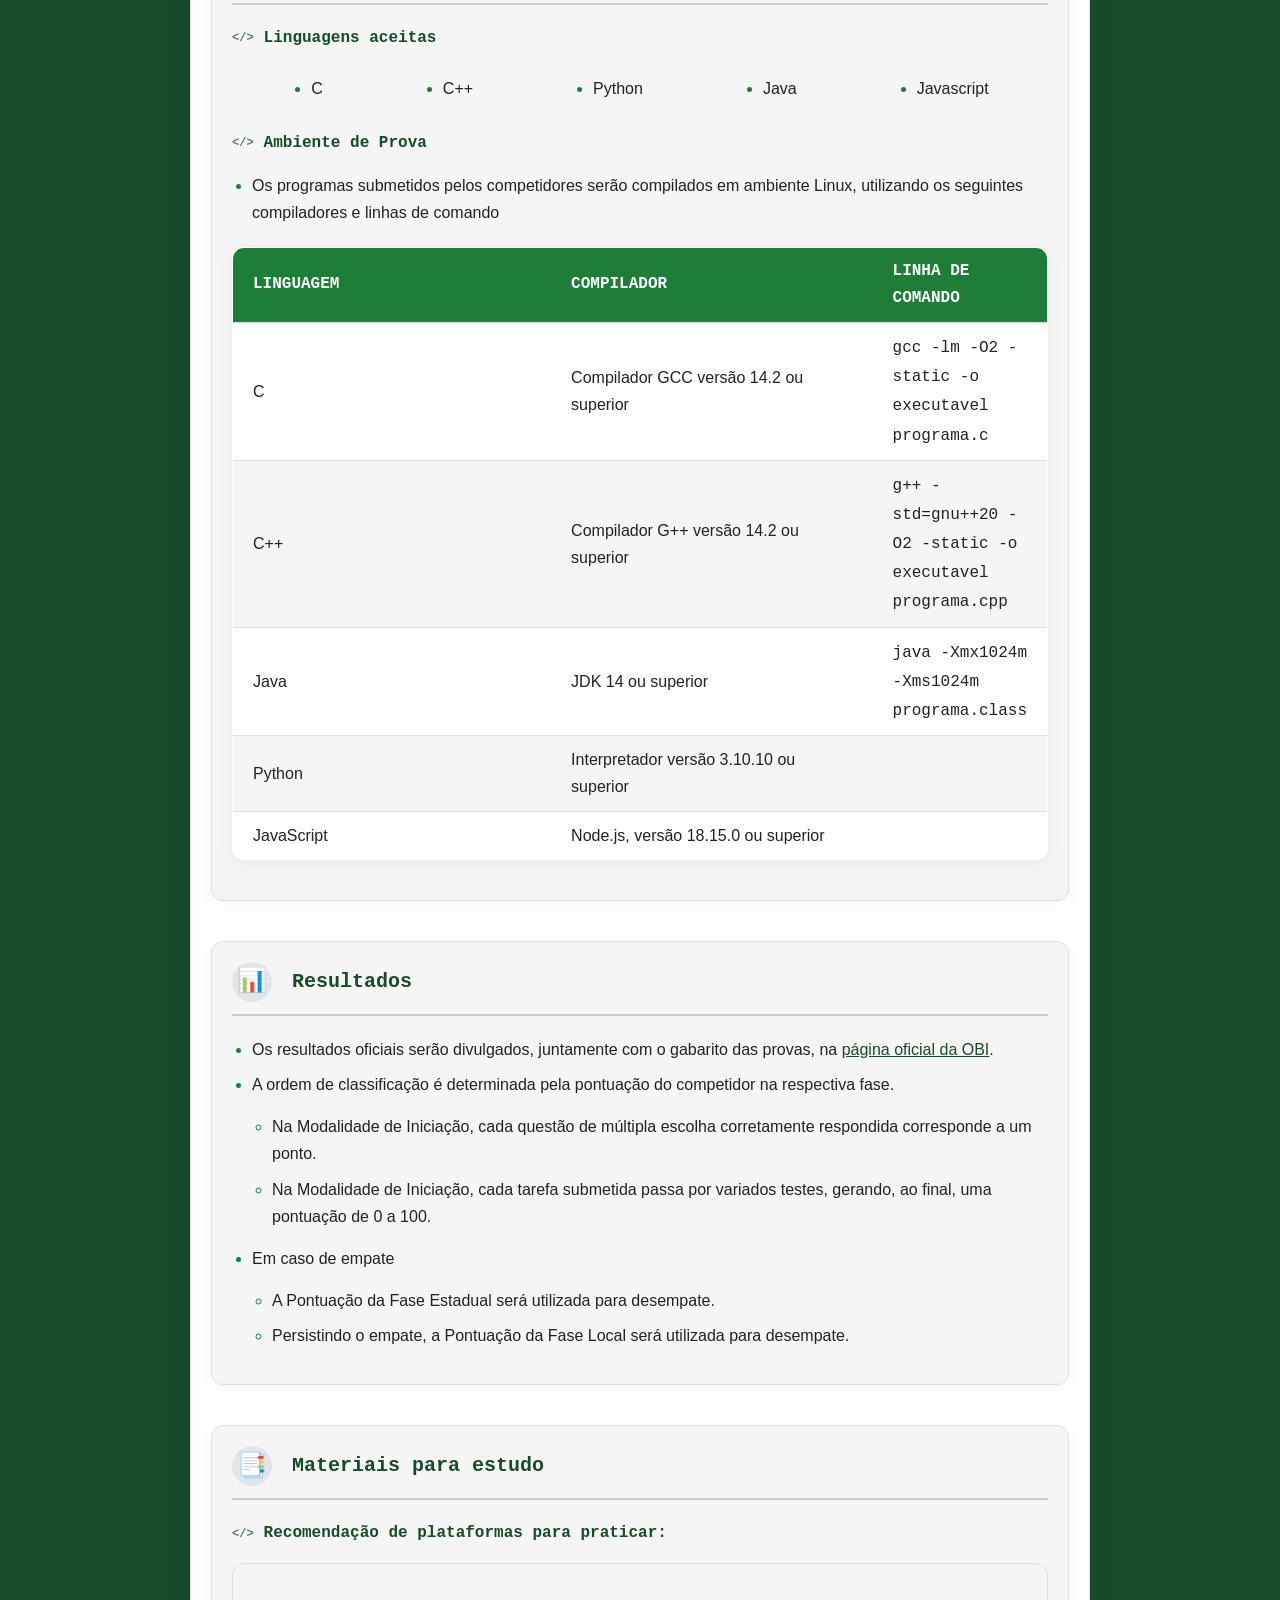
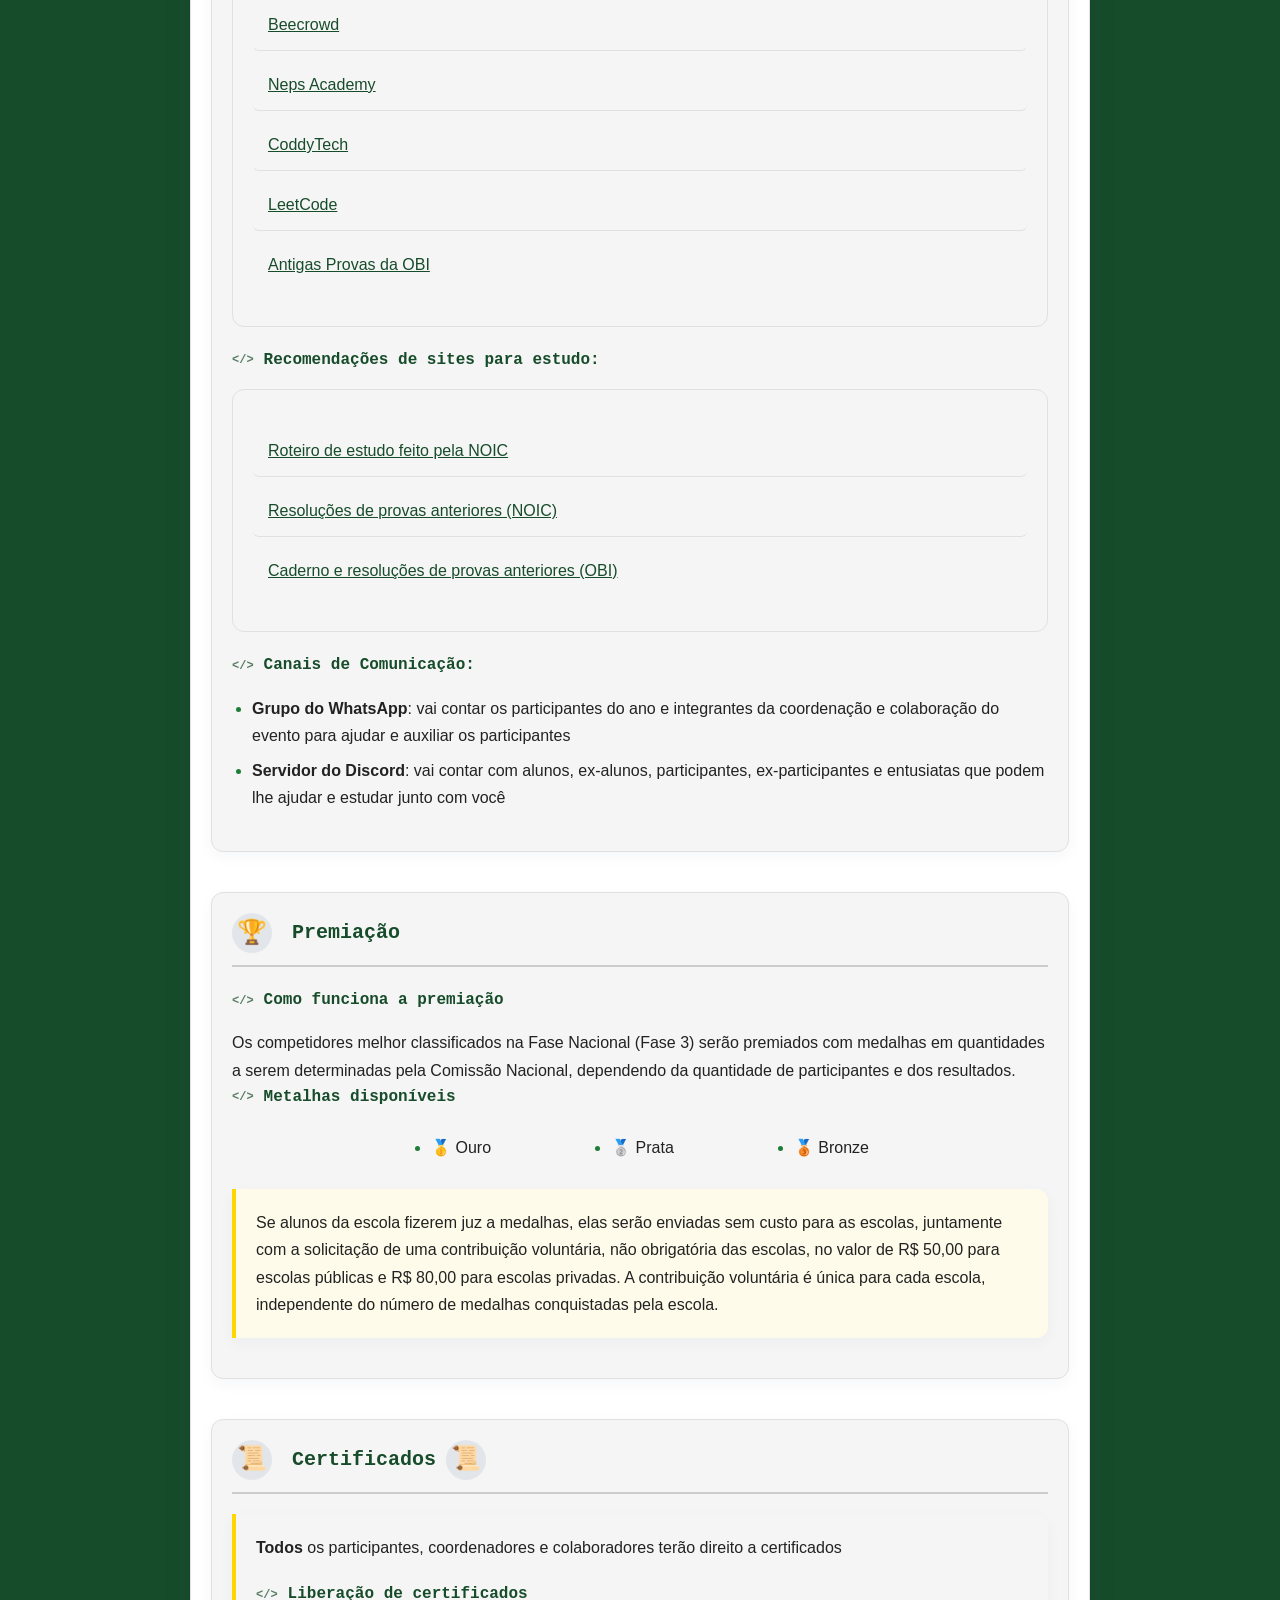
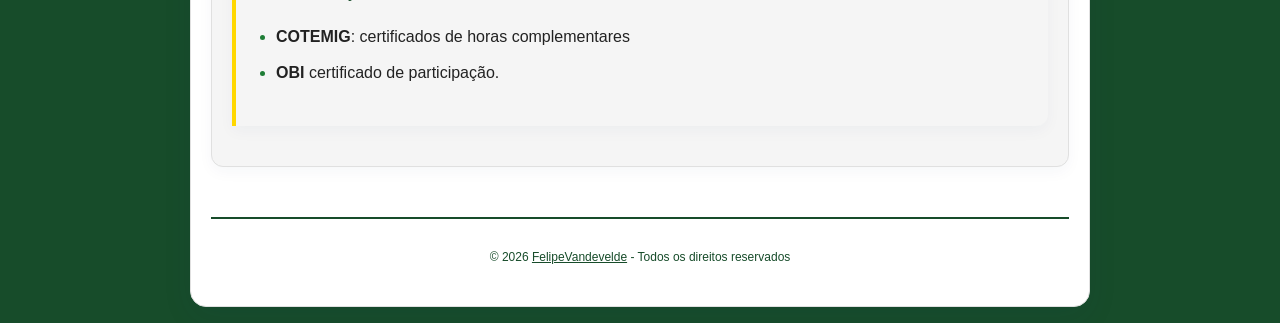
==== commit b8e9e5a8: "feat: added form-link" ====
--- a/index.html
+++ b/index.html
@@ -14,7 +14,7 @@
   <div class="container">
     <div class="logo-container">
       <a href="https://www.cotemig.com.br" target="_blank">
-        <img src="./sources/logo_cotemig.png" alt="Cotemig Logo" class="logo">
+        <img src="./sources/logo_cotemig.png" alt="Cotemig Logo" class="logo logo-cotemig">
       </a>
       <a href="https://olimpiada.ic.unicamp.br" target="_blank">
         <img src="./sources/logo-obi.svg" alt="OBI Logo" class="logo">
@@ -49,6 +49,9 @@
             <div>
               A <a href="https://www.sbc.org.br">Sociedade Brasileira de Computação (SBC)</a> realiza a <a href="https://olimpiada.ic.unicamp.br">Olimpíada Brasileira de Informática (OBI)</a>, uma competição organizada seguindo o modelo de outras olimpíadas científicas brasileiras, como as de Matemática, Física e Astronomia.<br>
               O objetivo da OBI é despertar nos alunos o interesse por uma ciência essencial na formação escolar atual, por meio de uma atividade que envolve desafio, engenhosidade e uma saudável dose de competição.
+            </div>
+            <div class="highlight-box">
+              Saiba mais e garanta seu lugar <a href="https://forms.gle/6w4pWDooJrmsvQz38" target="_blank">clicando aqui</a>.
             </div>
           </div>
         </div>
--- a/style.css
+++ b/style.css
@@ -165,6 +165,21 @@
   filter: drop-shadow(0 0 12px var(--accent));
 }
 
+.logo-cotemig {
+  max-width: 180px;
+  width: 70%;
+  height: auto;
+  transition: transform 0.3s ease, filter 0.3s ease;
+  position: relative;
+  z-index: 1;
+  filter: drop-shadow(0 0 8px var(--color-shadow-logo));
+}
+
+.logo-cotemig:hover {
+  transform: scale(1.05);
+  filter: drop-shadow(0 0 12px var(--secondary));
+}
+
 @media (max-width: 600px) {
   .logo-container {
     gap: 50px;
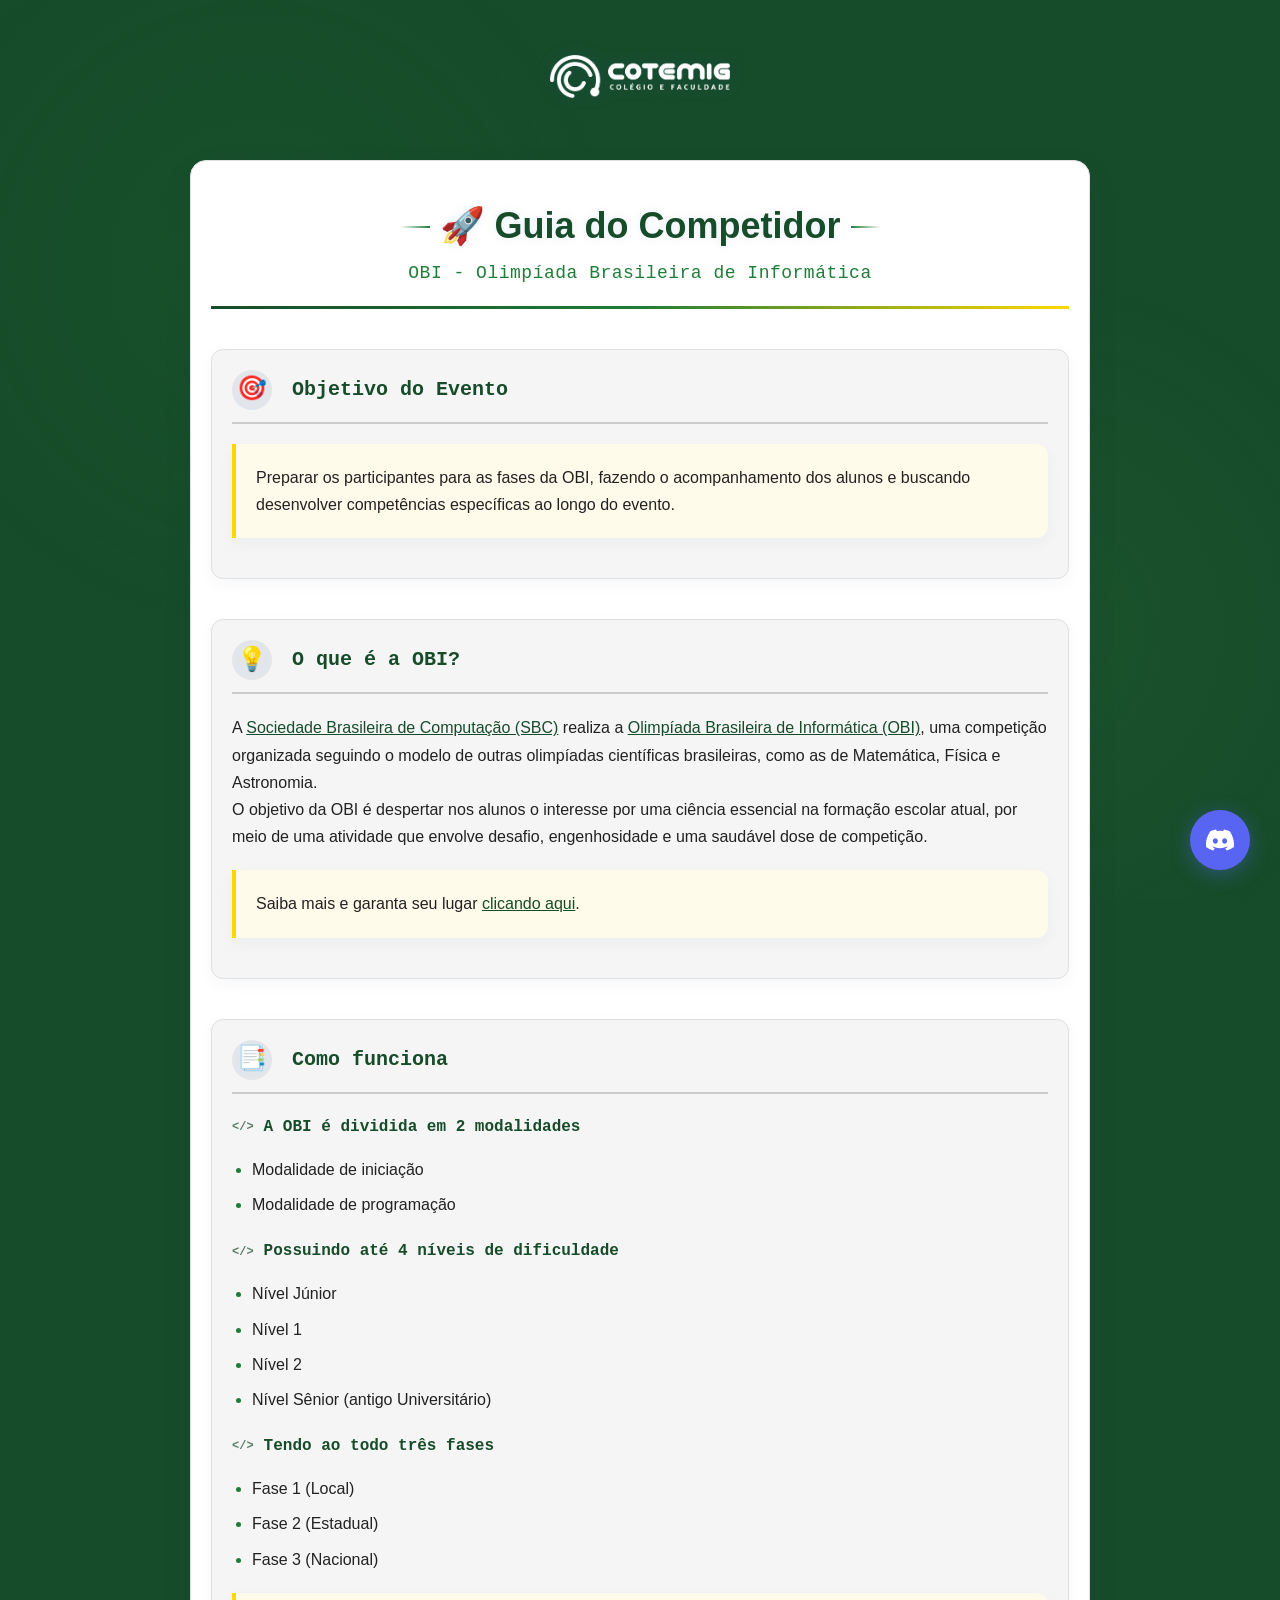
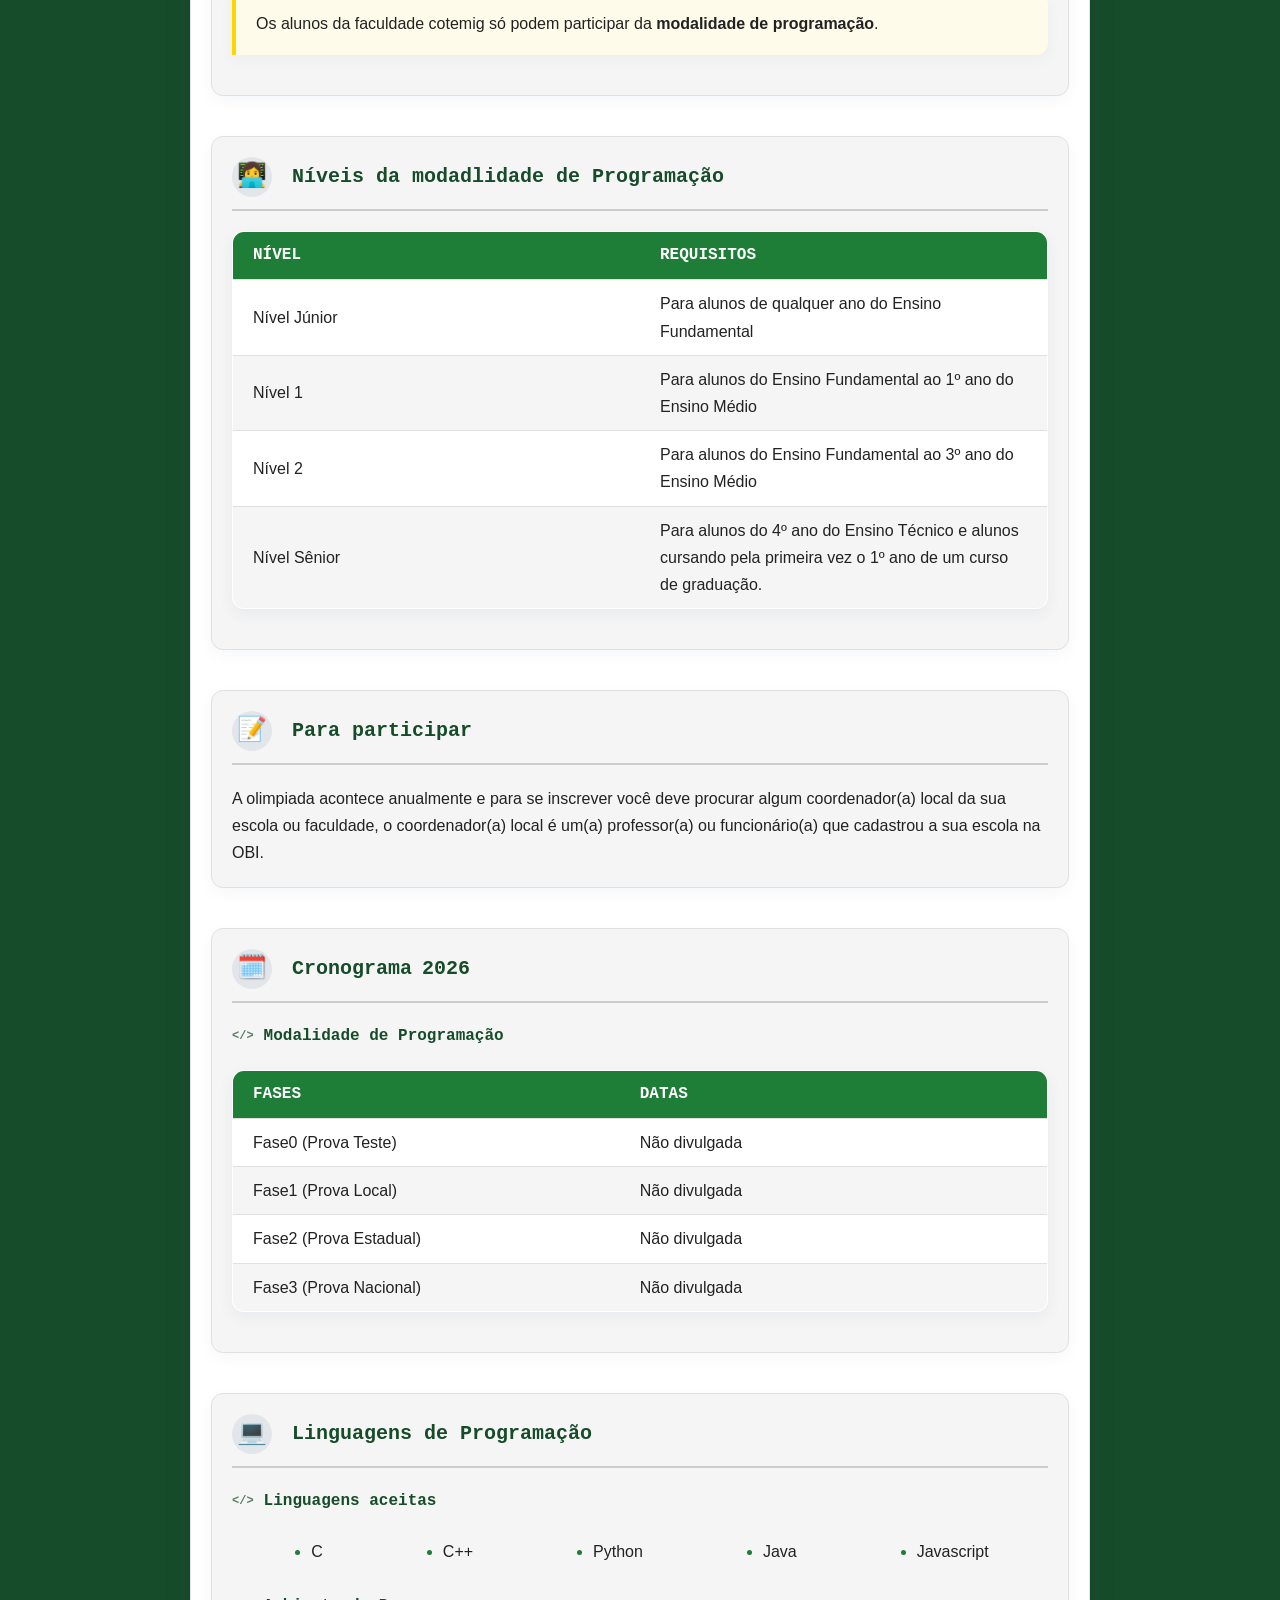
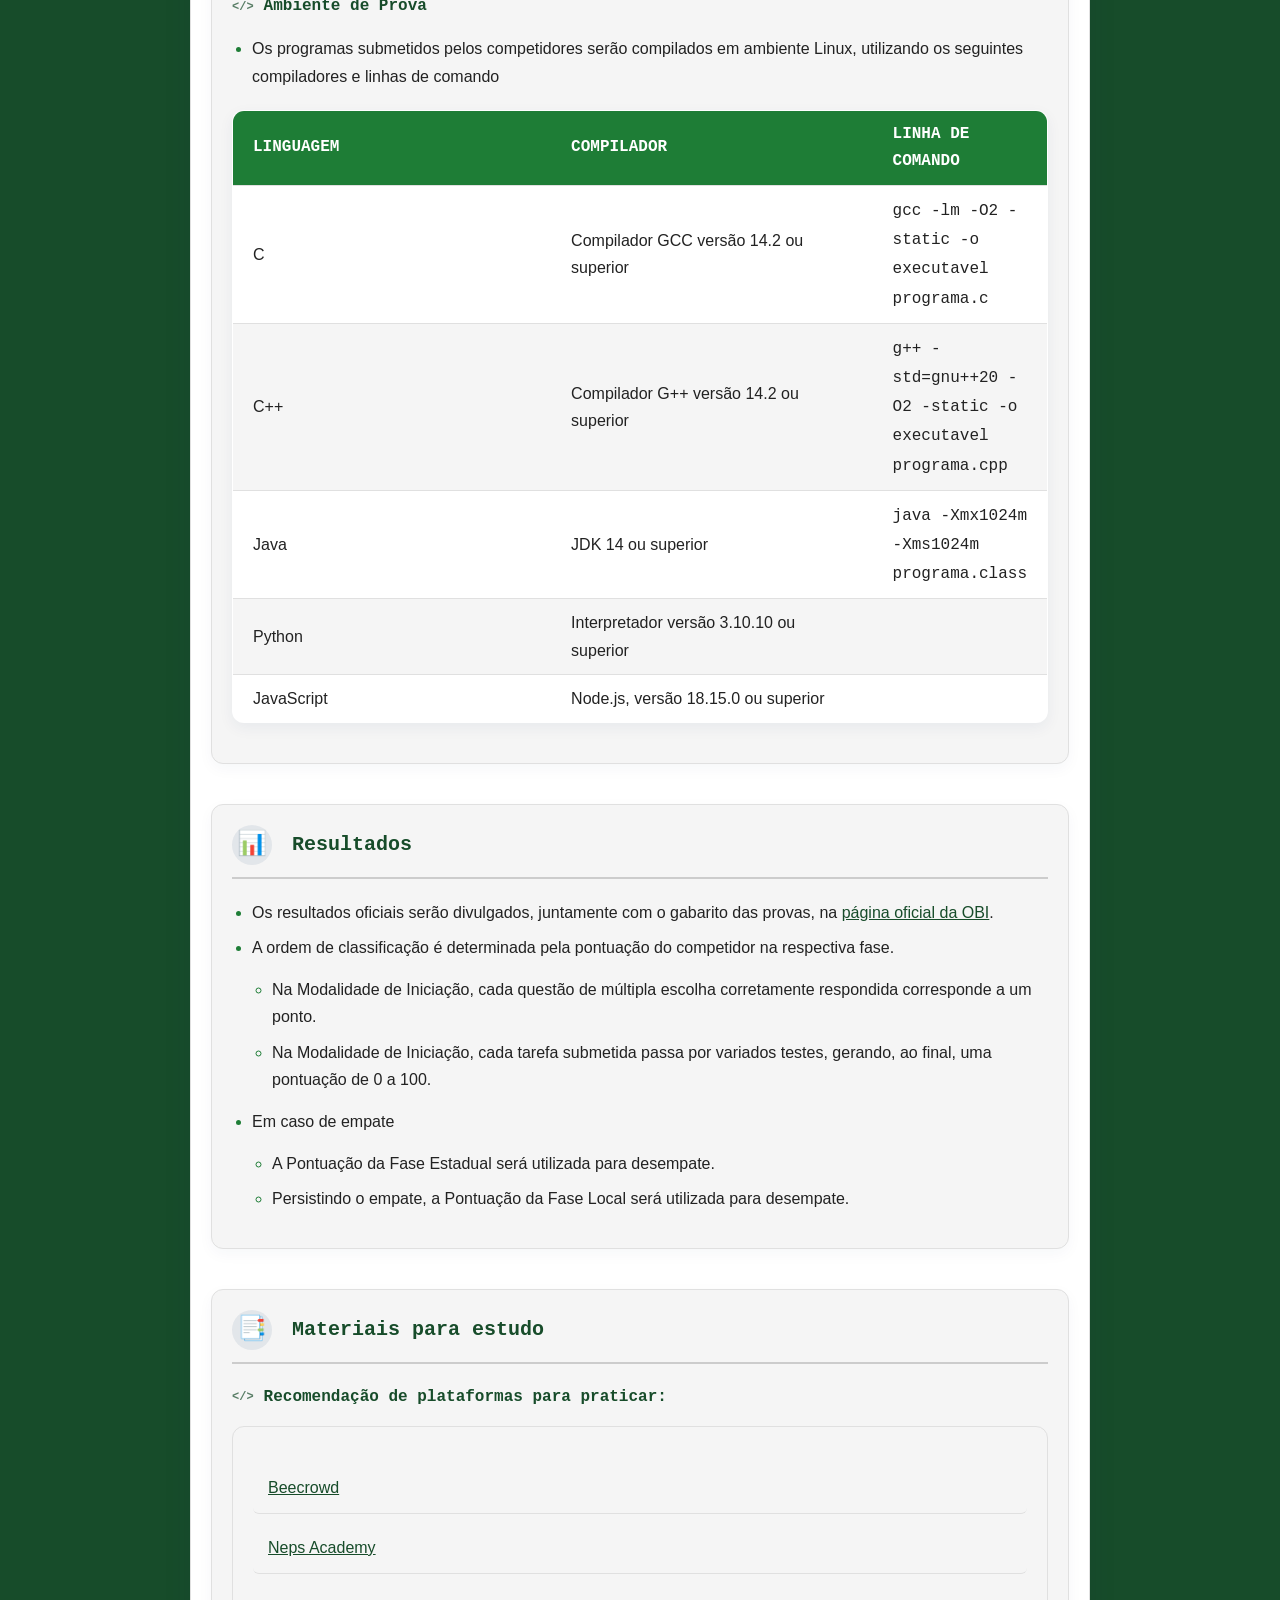
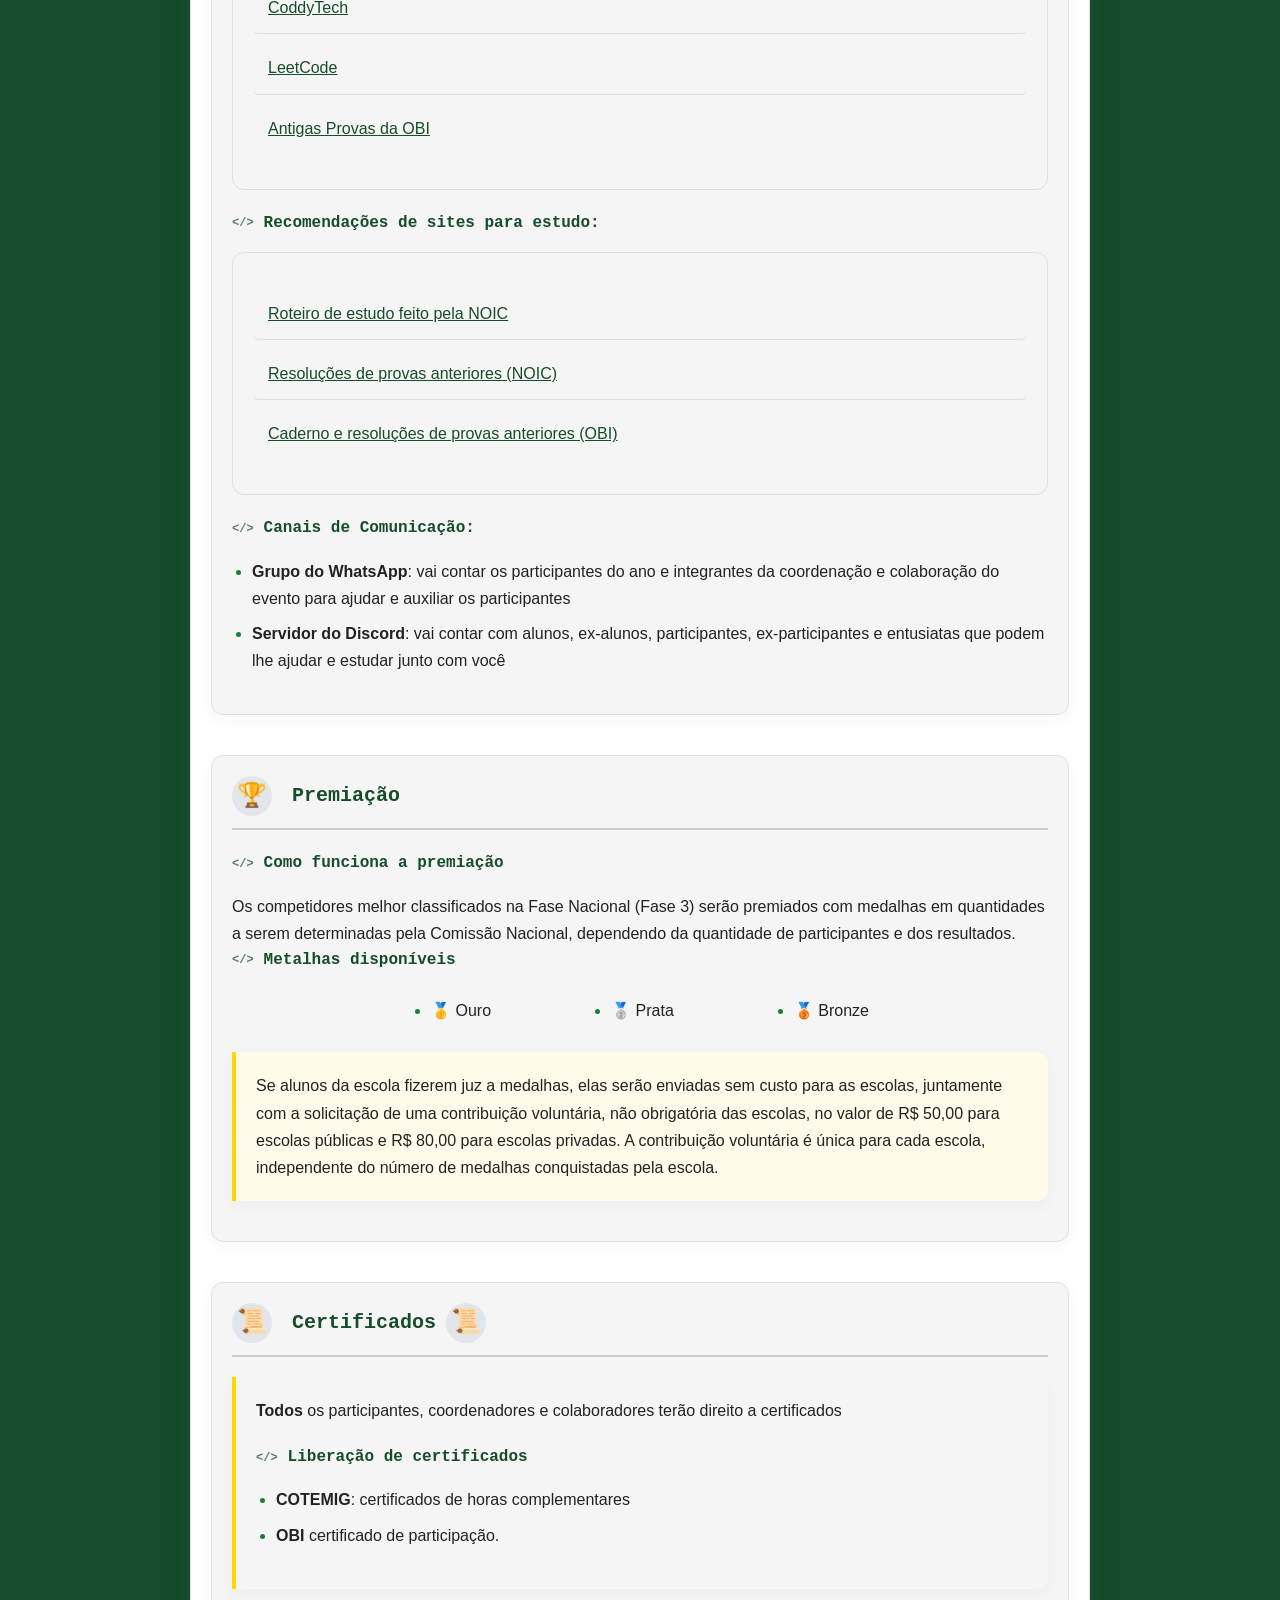
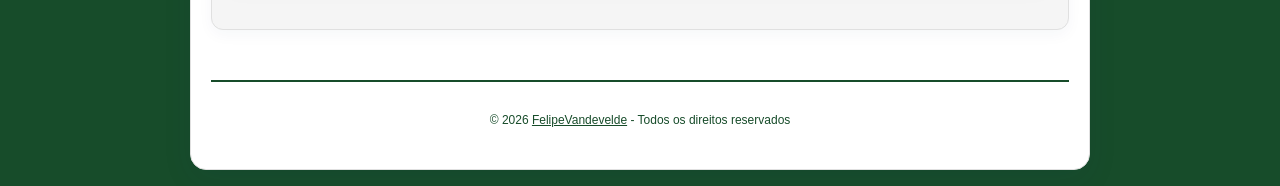
==== commit 1b5e1711: "fix images" ====
--- a/index.html
+++ b/index.html
@@ -14,10 +14,10 @@
   <div class="container">
     <div class="logo-container">
       <a href="https://www.cotemig.com.br" target="_blank">
-        <img src="./sources/logo_cotemig.png" alt="Cotemig Logo" class="logo logo-cotemig">
+        <img src="./sources/cotemig-logo.png" alt="Cotemig Logo" class="logo">
       </a>
-      <a href="https://olimpiada.ic.unicamp.br" target="_blank">
-        <img src="./sources/logo-obi.svg" alt="OBI Logo" class="logo">
+      <a id="obi_link" style="display:none;" href="https://olimpiada.ic.unicamp.br" target="_blank">
+        <img id= "obi_logo" src="./sources/" alt="OBI Logo" class="logo">
       </a>
     </div>
 
--- a/style.css
+++ b/style.css
@@ -165,21 +165,6 @@
   filter: drop-shadow(0 0 12px var(--accent));
 }
 
-.logo-cotemig {
-  max-width: 180px;
-  width: 70%;
-  height: auto;
-  transition: transform 0.3s ease, filter 0.3s ease;
-  position: relative;
-  z-index: 1;
-  filter: drop-shadow(0 0 8px var(--color-shadow-logo));
-}
-
-.logo-cotemig:hover {
-  transform: scale(1.05);
-  filter: drop-shadow(0 0 12px var(--secondary));
-}
-
 @media (max-width: 600px) {
   .logo-container {
     gap: 50px;
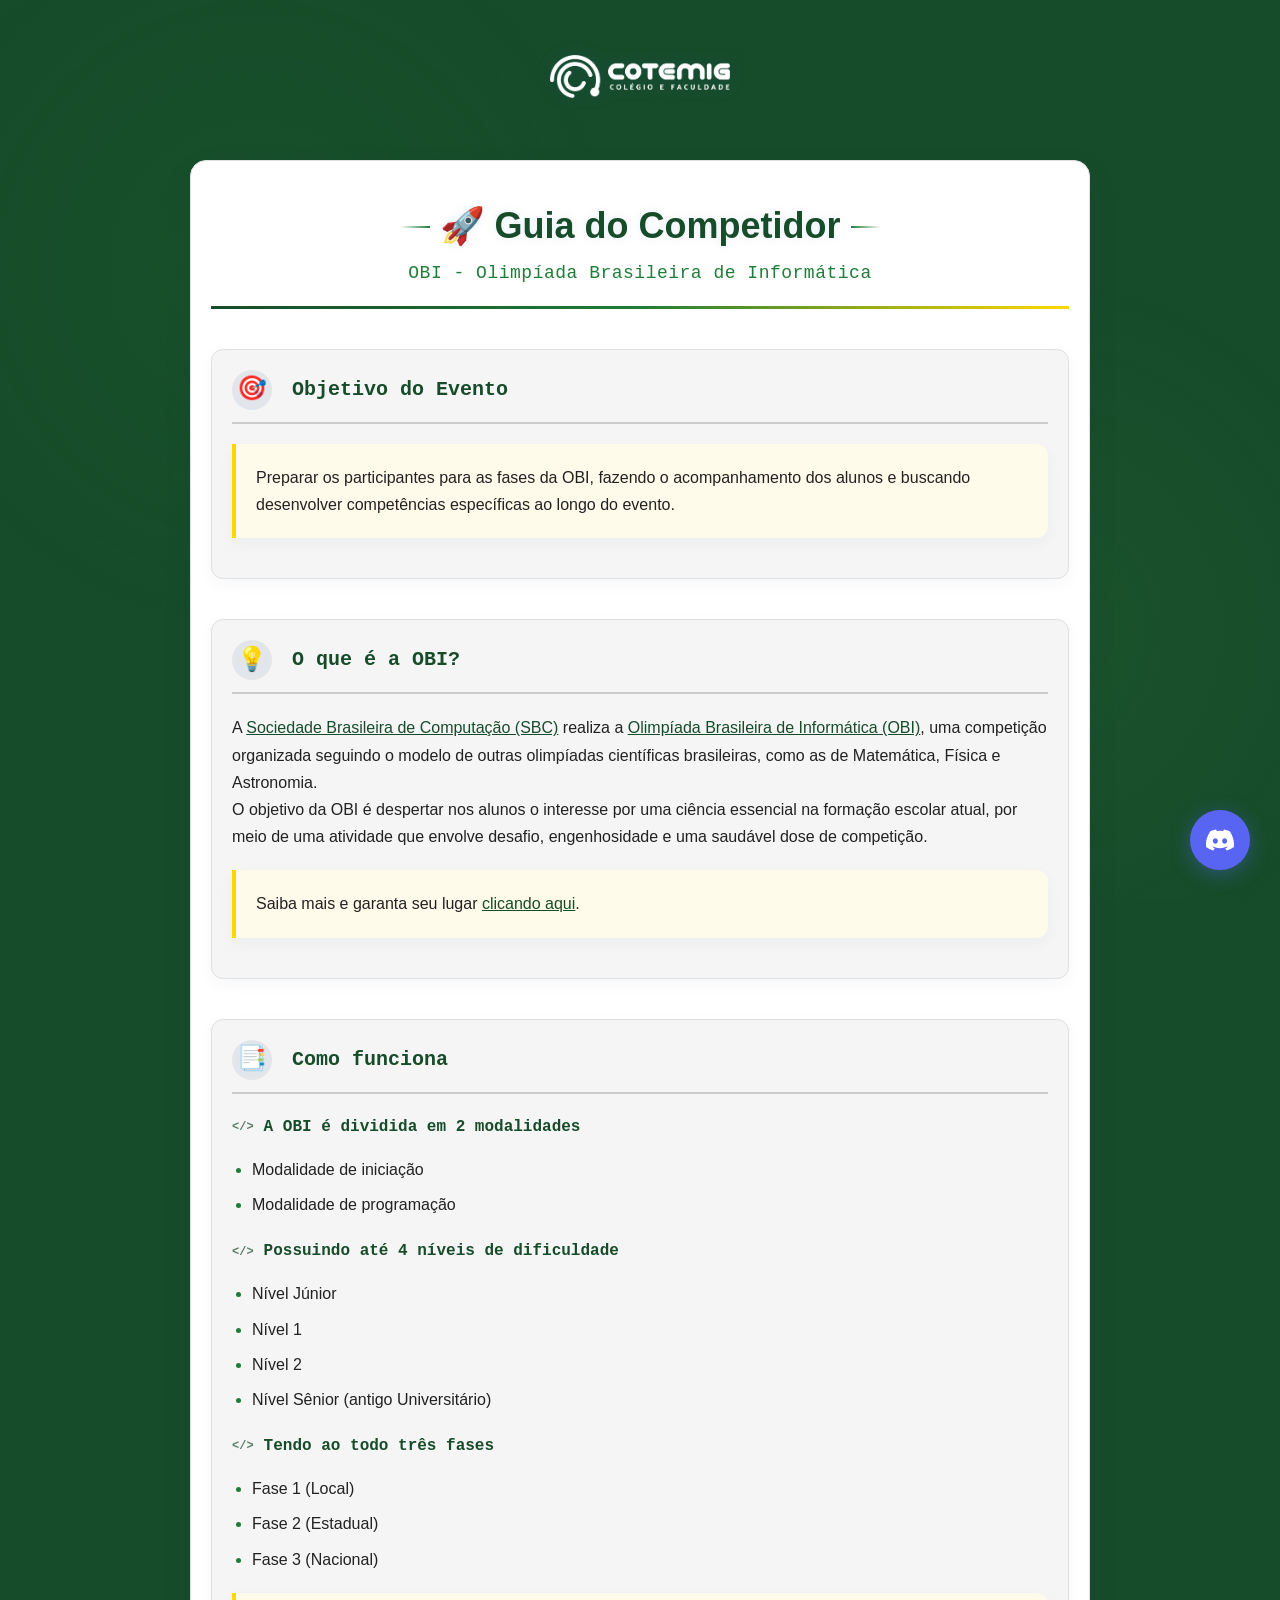
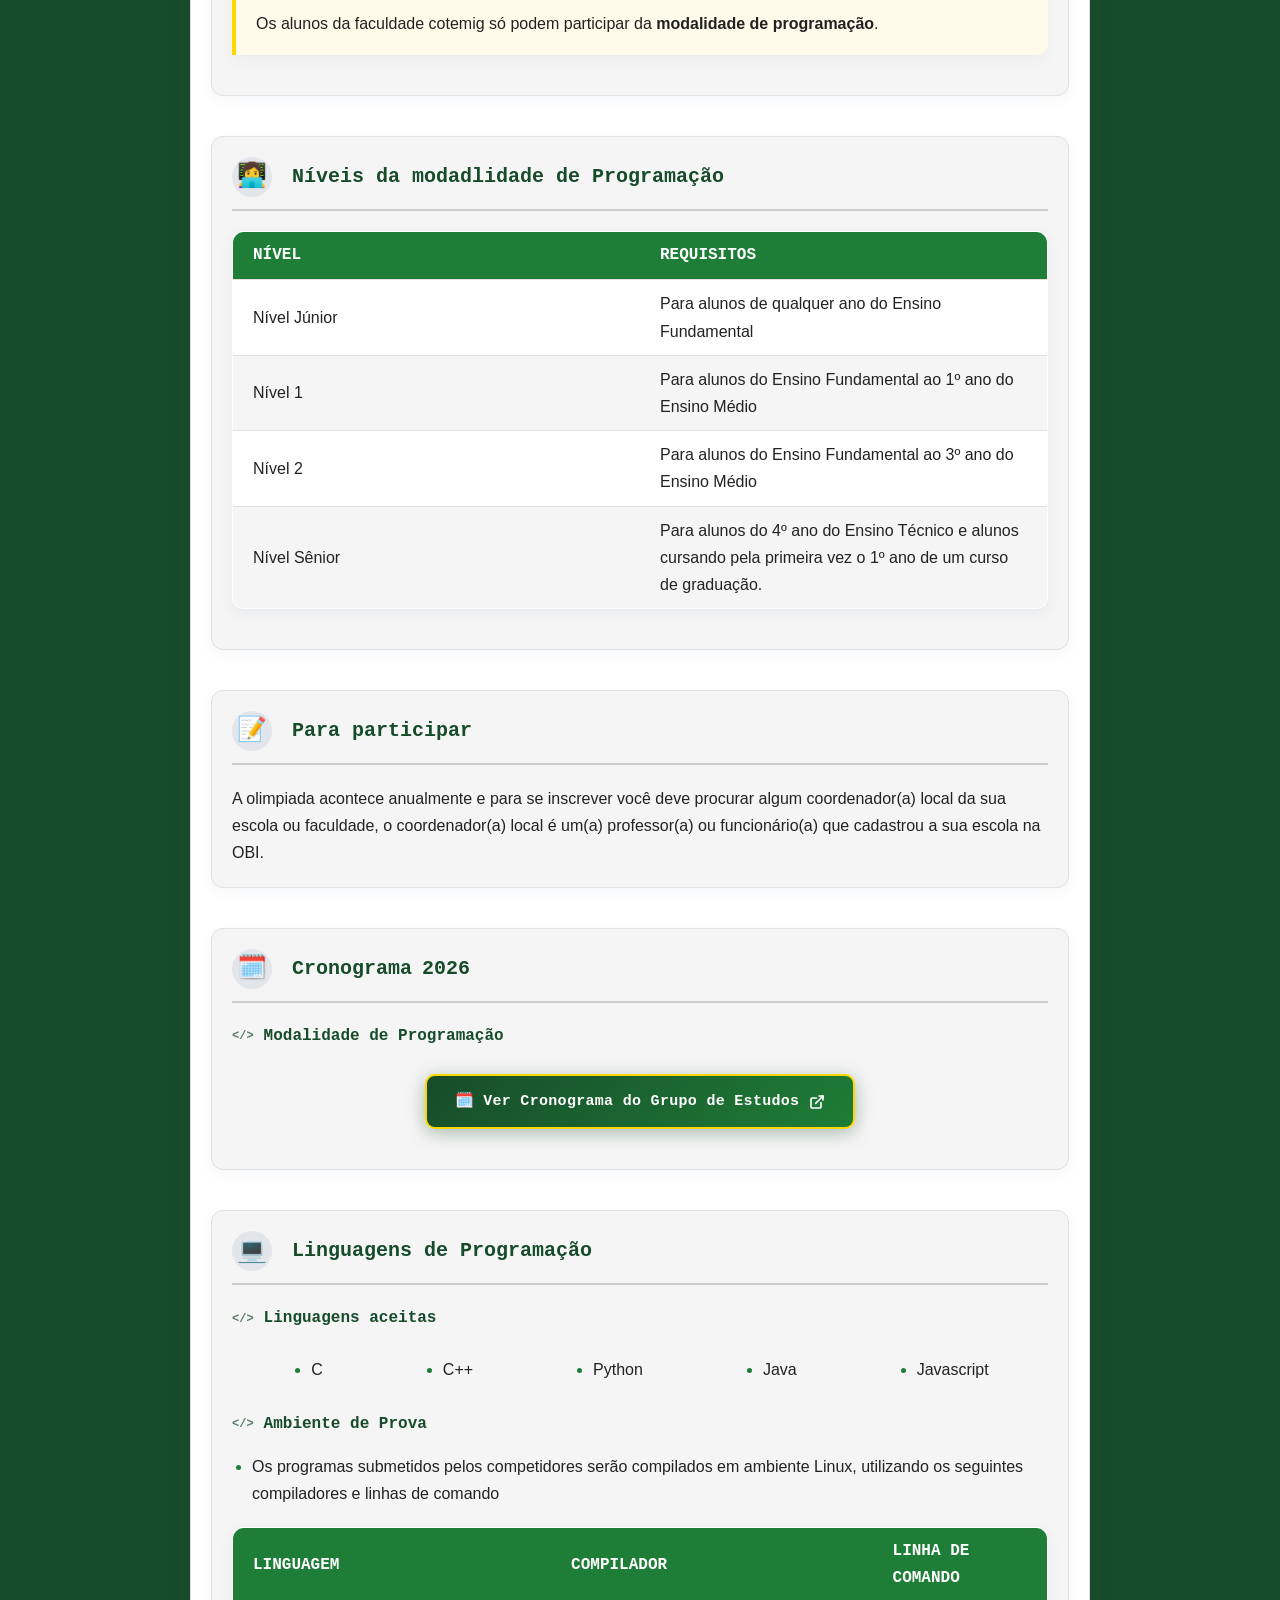
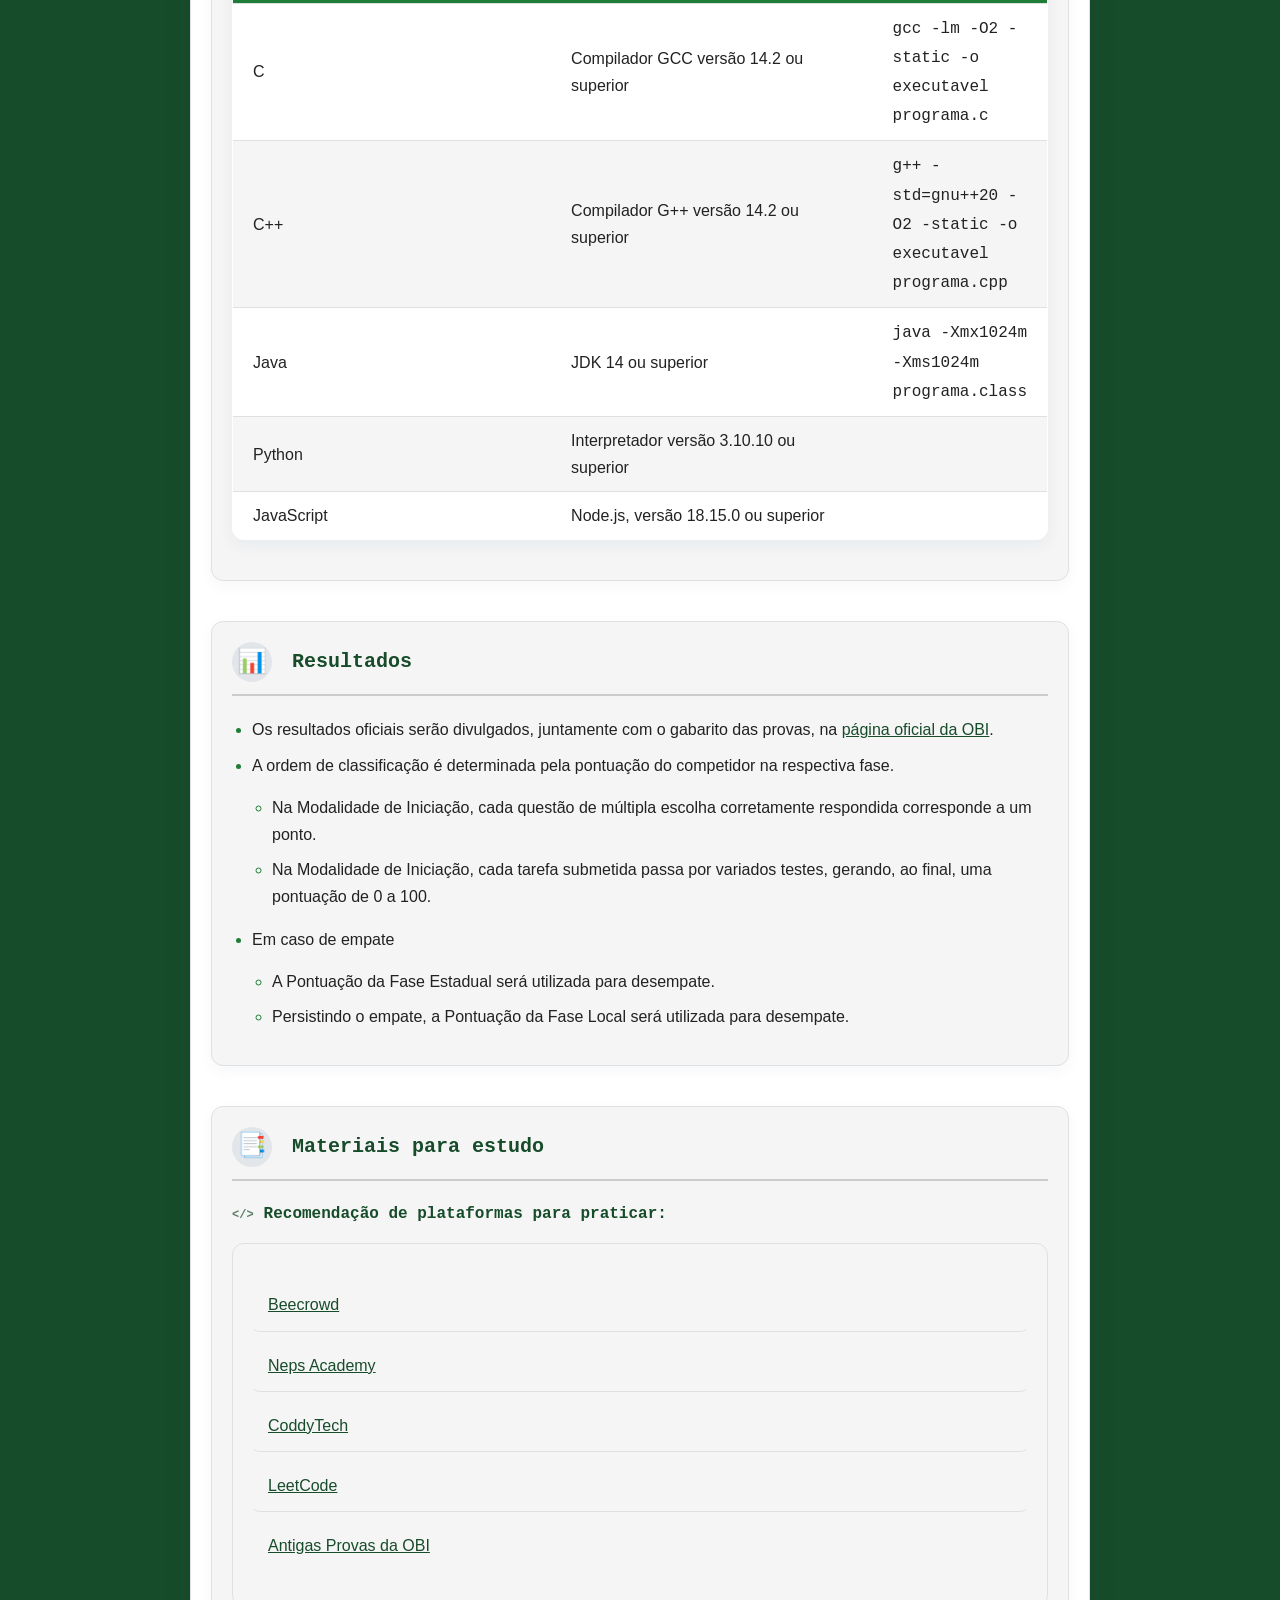
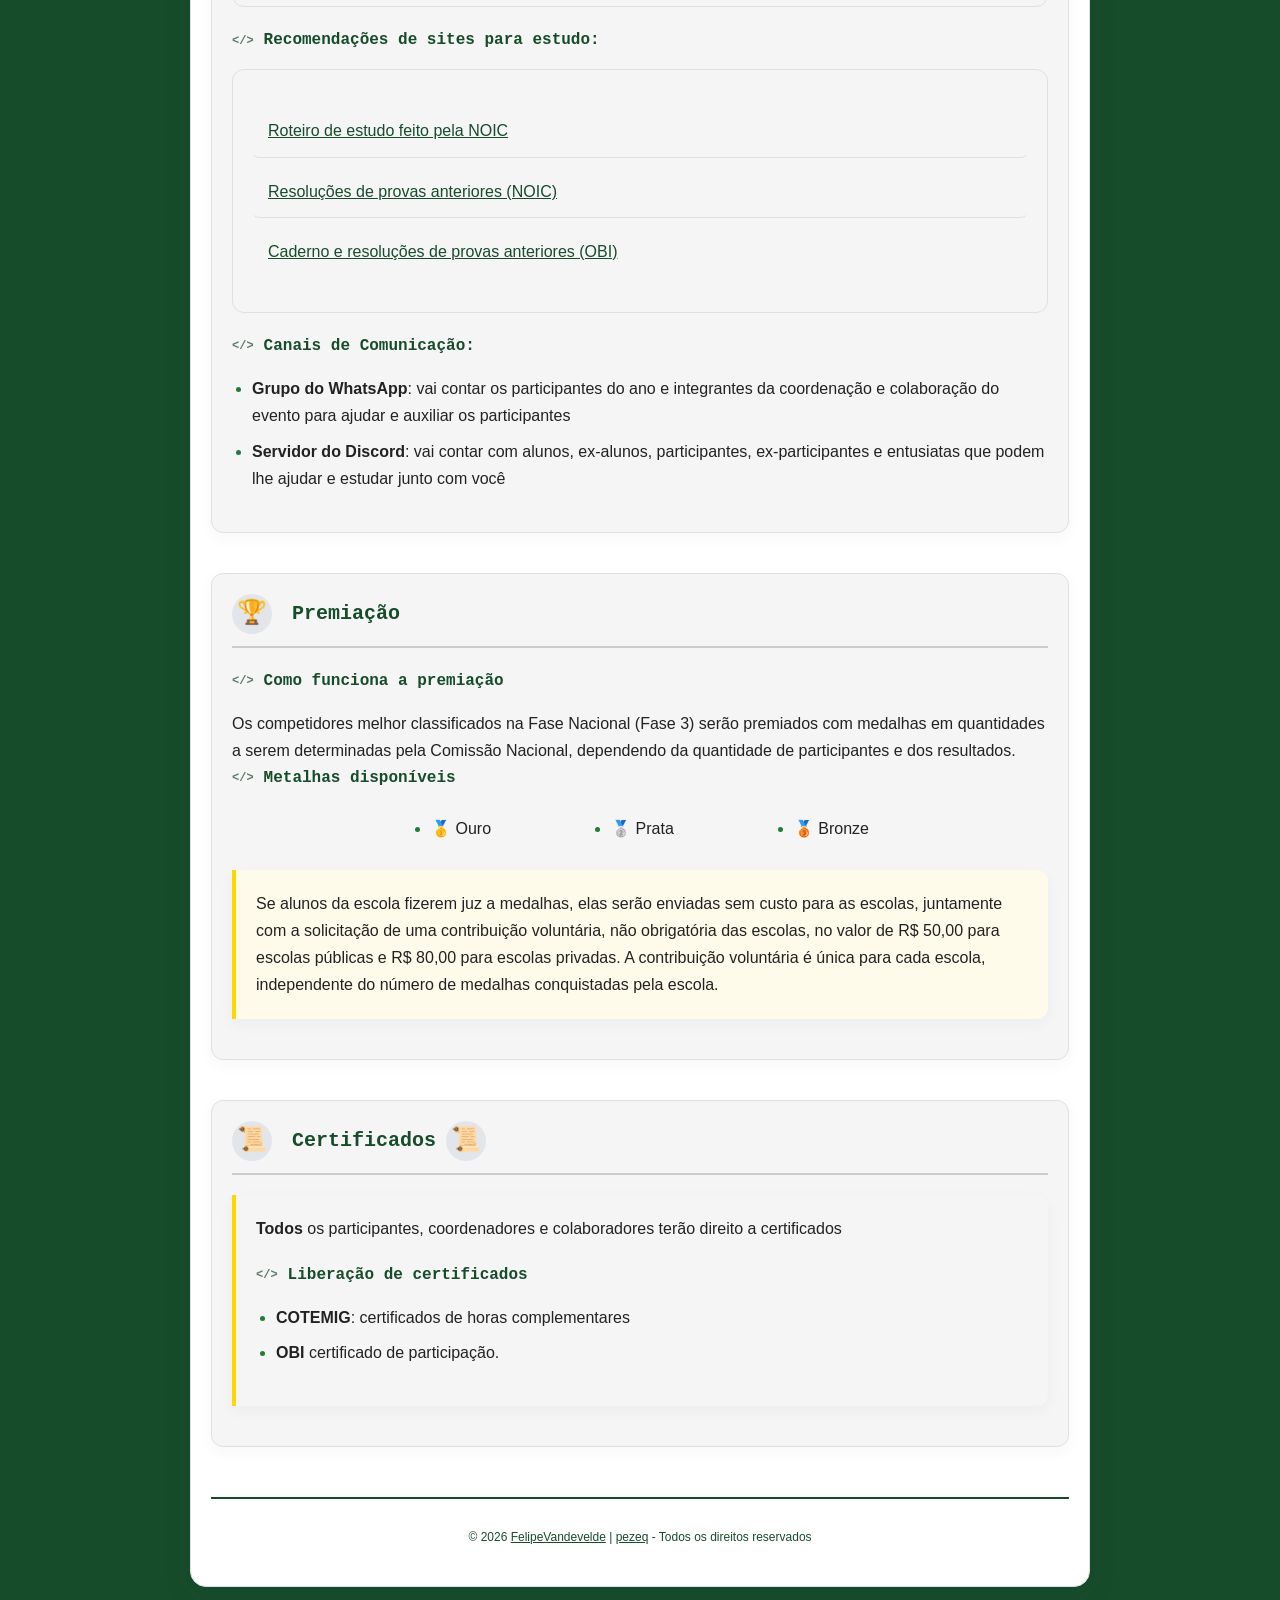
==== commit 784615ab: "feat: add cronograma" ====
--- a/index.html
+++ b/index.html
@@ -8,6 +8,51 @@
   <title>COTEMIG na OBI</title>
   <link rel="stylesheet" href="style.css">
   <script src="script.js" defer></script>
+  <style>
+    .nav-btn {
+      display: inline-flex;
+      align-items: center;
+      gap: 10px;
+      background: var(--tech-gradient);
+      color: var(--white);
+      font-family: 'JetBrains Mono', monospace;
+      font-size: 15px;
+      font-weight: 600;
+      text-decoration: none;
+      padding: 13px 28px;
+      border-radius: 10px;
+      box-shadow: 0 4px 18px rgba(23, 76, 42, 0.35);
+      transition: transform 0.2s ease, box-shadow 0.2s ease;
+      letter-spacing: 0.3px;
+      border: 2px solid var(--accent);
+    }
+    .nav-btn:hover {
+      transform: translateY(-3px);
+      box-shadow: 0 8px 28px rgba(23, 76, 42, 0.5);
+      color: var(--accent);
+    }
+    .nav-btn-back {
+      display: inline-flex;
+      align-items: center;
+      gap: 10px;
+      background: transparent;
+      color: var(--primary);
+      font-family: 'JetBrains Mono', monospace;
+      font-size: 15px;
+      font-weight: 600;
+      text-decoration: none;
+      padding: 13px 28px;
+      border-radius: 10px;
+      border: 2px solid var(--primary);
+      transition: transform 0.2s ease, background 0.2s ease, color 0.2s ease;
+      letter-spacing: 0.3px;
+    }
+    .nav-btn-back:hover {
+      background: var(--primary);
+      color: var(--accent);
+      transform: translateY(-3px);
+    }
+  </style>
 </head>
 
 <body>
@@ -151,36 +196,12 @@
           <div class="content">
             <div class="subsection">
               <h3 class="subsection-title">Modalidade de Programação</h3>
-              <table class="schedule-table">
-                <thead>
-                  <tr>
-                    <th>Fases</th>
-                    <th colspan="2">Datas</th>
-                  </tr>
-                </thead>
-                <tbody>
-                  <tr>
-                    <td>Fase0 (Prova Teste)</td>
-                    <td>Não divulgada</td>
-                    <td></td>
-                  </tr>
-                  <tr>
-                    <td>Fase1 (Prova Local)</td>
-                    <td id="Prova da Fase 1">Não divulgada</td>
-                    <td></td>
-                  </tr>
-                  <tr>
-                    <td>Fase2 (Prova Estadual)</td>
-                    <td id="Prova da Fase 2">Não divulgada</td>
-                    <td></td>
-                  </tr>
-                  <tr>
-                    <td>Fase3 (Prova Nacional)</td>
-                    <td id="Prova da Fase 3">Não divulgada</td>
-                    <td></td>
-                  </tr>
-                </tbody>
-              </table>
+              <div style="text-align:center; margin: 24px 0 8px;">
+                <a href="cronograma.html" class="nav-btn">
+                  🗓️ Ver Cronograma do Grupo de Estudos
+                  <svg xmlns="http://www.w3.org/2000/svg" width="16" height="16" viewBox="0 0 24 24" fill="none" stroke="currentColor" stroke-width="2.5" stroke-linecap="round" stroke-linejoin="round"><path d="M18 13v6a2 2 0 0 1-2 2H5a2 2 0 0 1-2-2V8a2 2 0 0 1 2-2h6"/><polyline points="15 3 21 3 21 9"/><line x1="10" y1="14" x2="21" y2="3"/></svg>
+                </a>
+              </div>
             </div>
           </div>
         </div>
@@ -358,7 +379,7 @@
         </div>
 
         <div class="footer">
-          <a href="https://www.linkedin.com/in/felipe-vandevelde/">© <span class="anoAtual"></span> <u>FelipeVandevelde</u> - Todos os direitos reservados</a>
+          © <span class="anoAtual"></span> <a href="https://www.linkedin.com/in/felipe-vandevelde/" target="_blank"><u>FelipeVandevelde</u></a> | <a href="https://www.linkedin.com/in/pezeq/" target="_blank"><u>pezeq</u></a> - Todos os direitos reservados</a>
         </div>
       </div>
     </div>
@@ -372,4 +393,4 @@
   </a>
 </body>
 
-</html>+</html>
